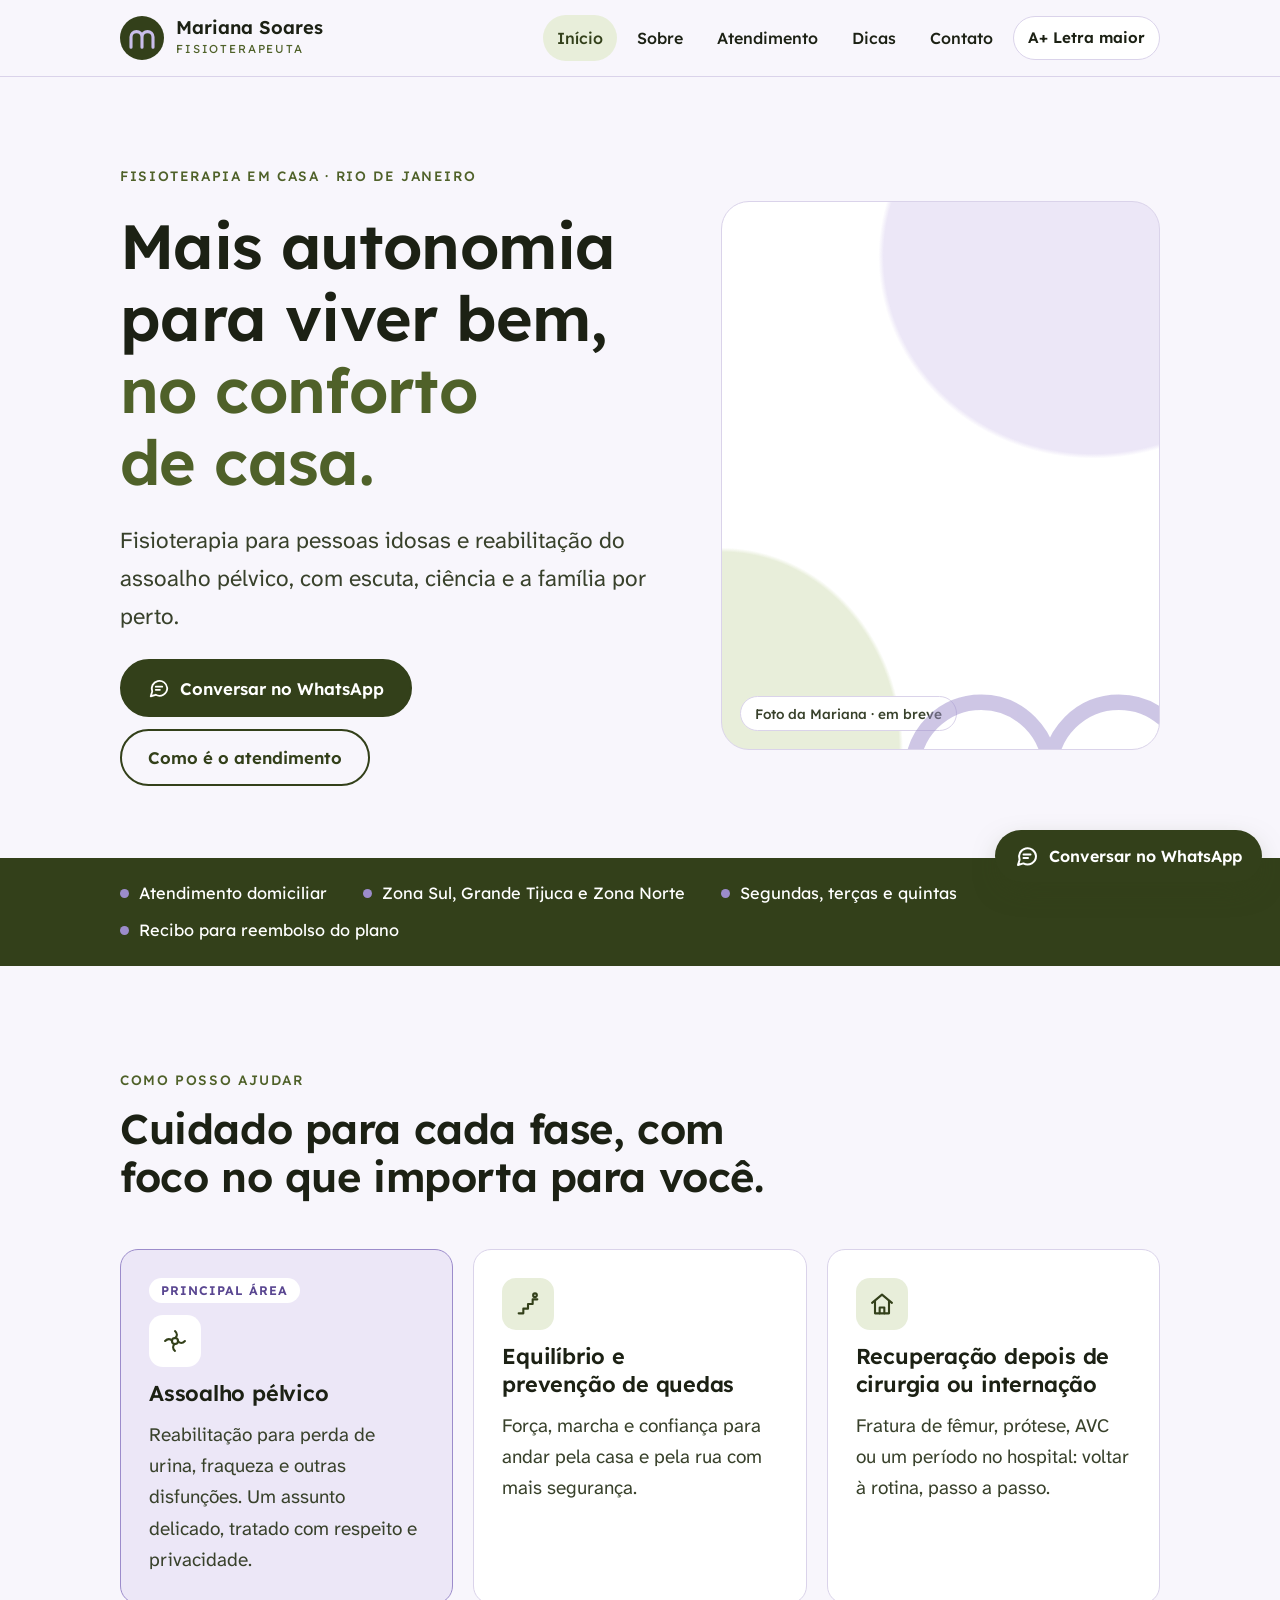
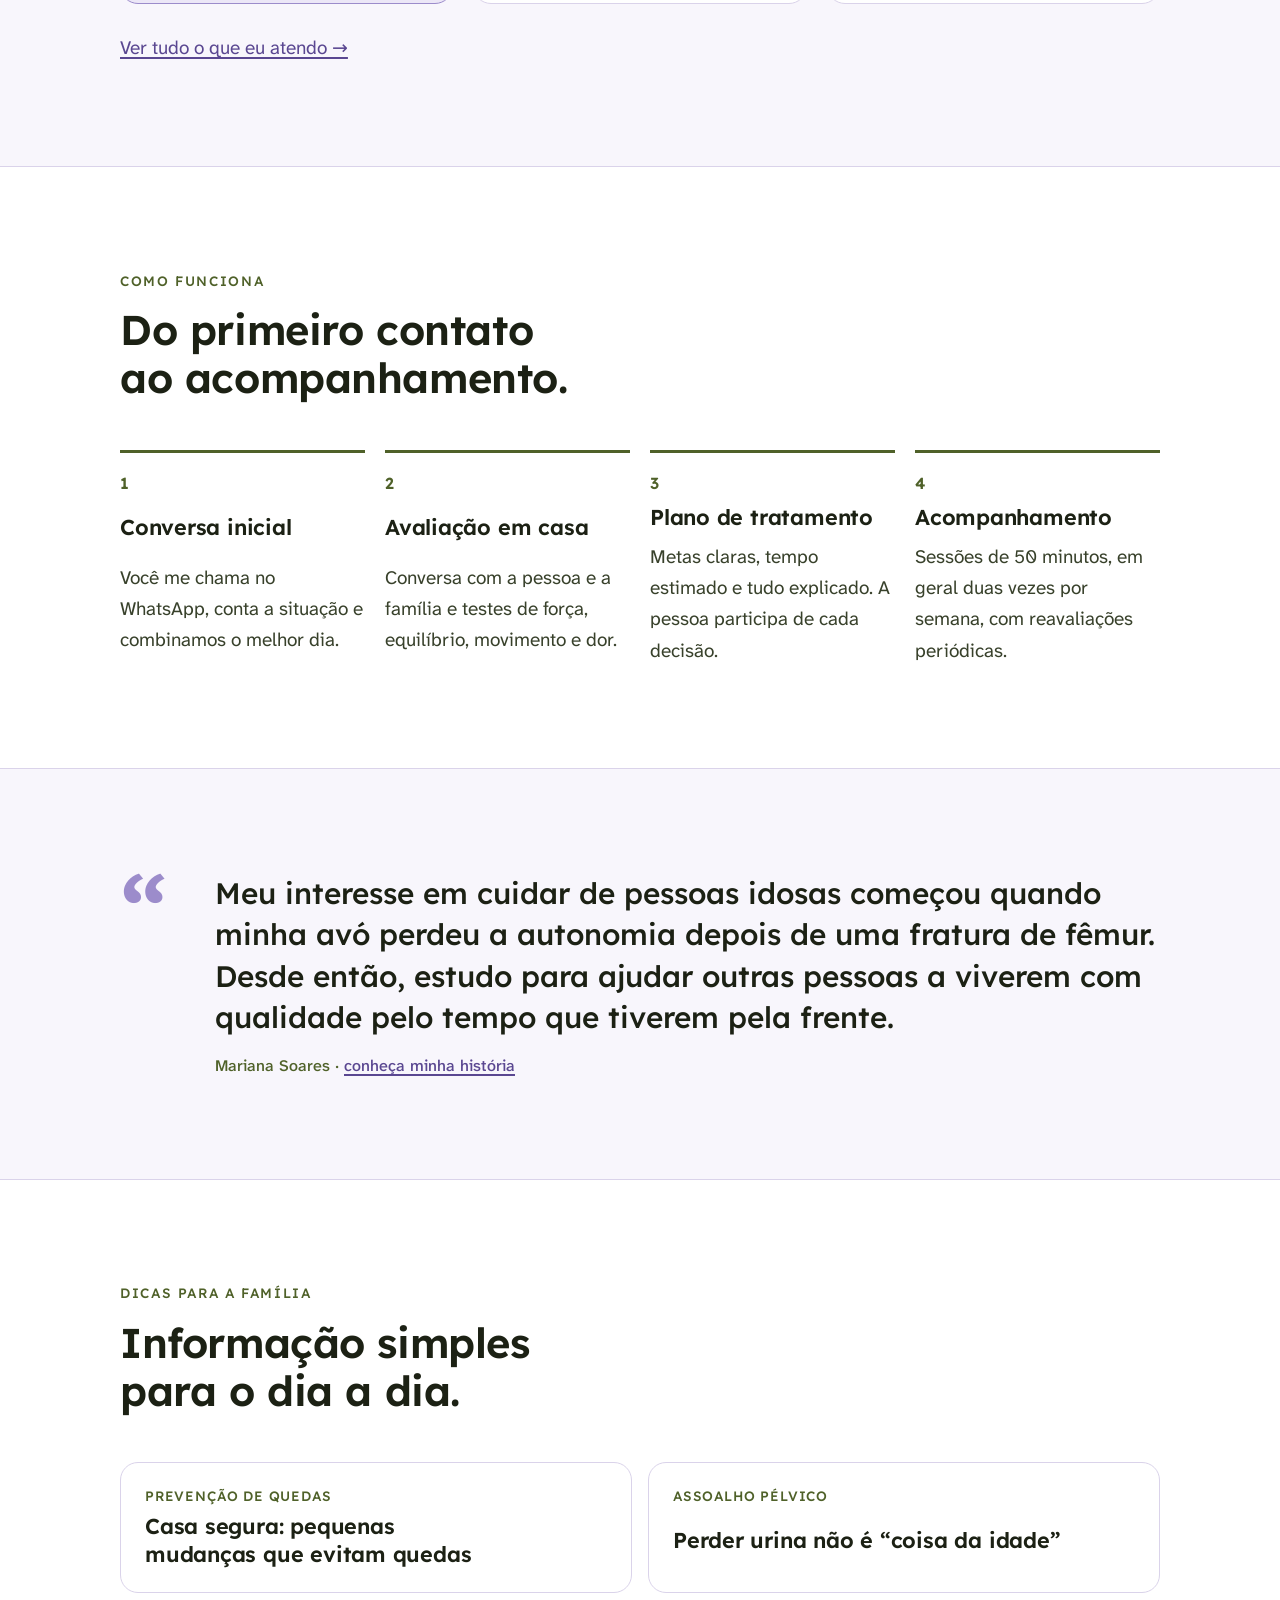
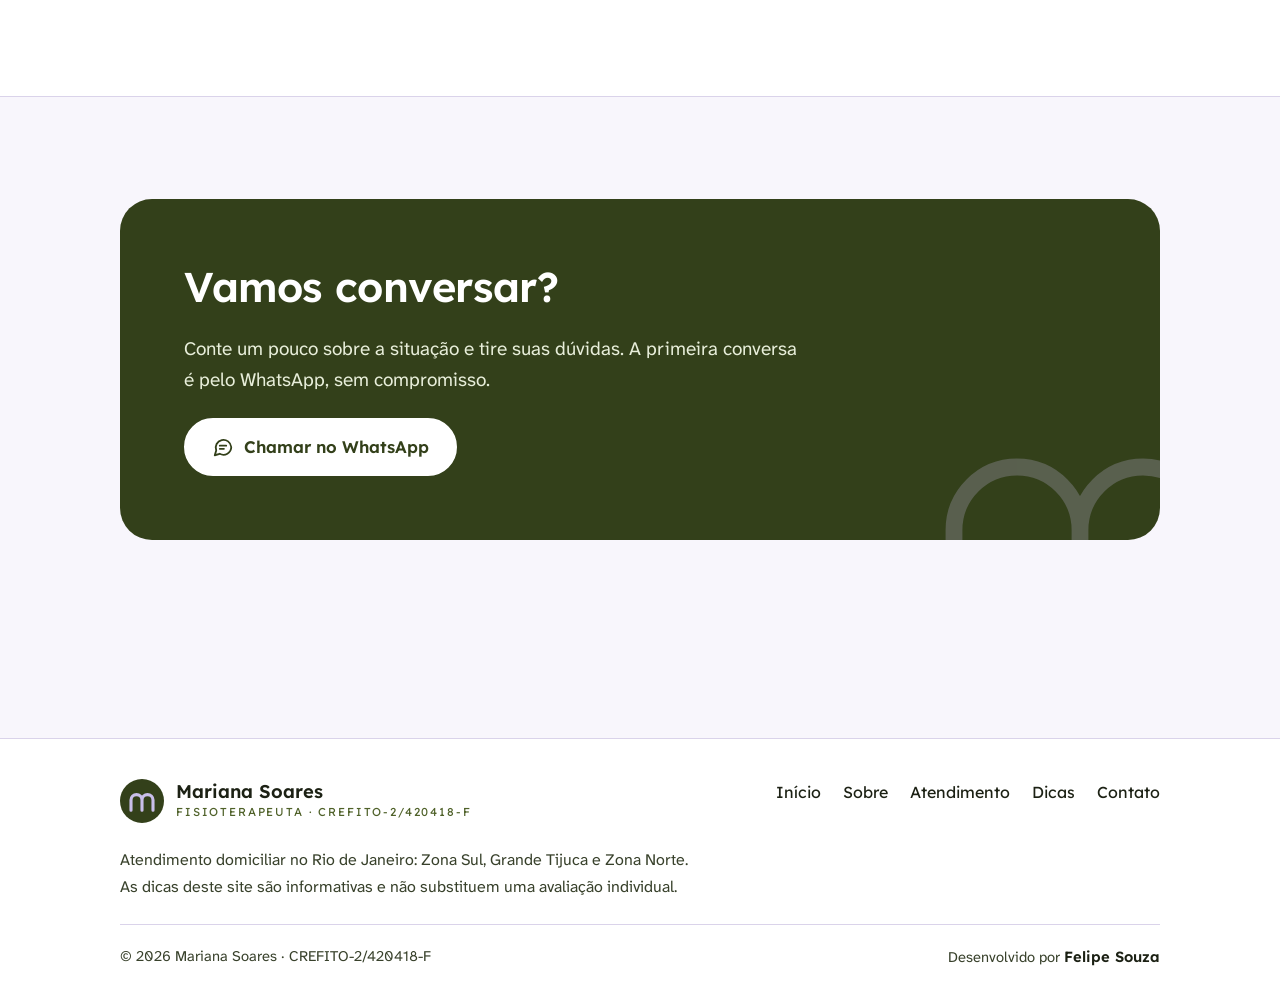
==== index.html @ 3670d125 "Add files via upload" ====
<!doctype html>
<html lang="pt-BR">
<head>
<meta charset="utf-8">
<meta name="viewport" content="width=device-width,initial-scale=1">
<title>Mariana Soares · Fisioterapeuta</title>
<meta name="description" content="Fisioterapia domiciliar para pessoas idosas e reabilitação do assoalho pélvico no Rio de Janeiro.">
<meta name="robots" content="noindex,nofollow">
<meta name="theme-color" content="#33401A">
<link rel="icon" href="favicon.svg" type="image/svg+xml">
<link rel="preconnect" href="https://fonts.googleapis.com">
<link rel="preconnect" href="https://fonts.gstatic.com" crossorigin>
<link rel="stylesheet" href="https://fonts.googleapis.com/css2?family=Atkinson+Hyperlegible+Next:wght@400;600&family=Lexend:wght@500;600&display=swap">
<link rel="stylesheet" href="style.css">
<script>try{if(localStorage.getItem("letra")==="grande")document.documentElement.classList.add("grande")}catch(e){}</script>
</head>
<body>
<a class="skip" href="#conteudo">Pular para o conteúdo</a>
<header class="top">
  <div class="wrap">
    <a class="brand" href="index.html" aria-label="Mariana Soares, Fisioterapeuta. Página inicial"><svg viewBox="0 0 48 48" aria-hidden="true"><circle cx="24" cy="24" r="24" fill="#33401A"/><path d="M12 34V23a6 6 0 0 1 12 0v11M24 23a6 6 0 0 1 12 0v11" fill="none" stroke="#C9BEEA" stroke-width="3.4" stroke-linecap="round"/></svg><div><b>Mariana Soares</b><span>Fisioterapeuta</span></div></a>
    <button class="menubtn" id="menubtn" aria-expanded="false" aria-controls="nav">Menu</button>
    <nav class="nav" id="nav" aria-label="Principal"><a href="index.html" aria-current=page>Início</a><a href="sobre.html">Sobre</a><a href="atendimento.html">Atendimento</a><a href="dicas.html">Dicas</a><a href="contato.html">Contato</a>
      <div class="tools"><button class="fontbtn" id="fontbtn" aria-pressed="false" title="Aumentar o tamanho das letras">A+ Letra maior</button></div>
    </nav>
  </div>
</header>
<main id="conteudo">

<section class="hero"><div class="wrap">
  <div class="stack">
    <span class="kicker">Fisioterapia em casa · Rio de Janeiro</span>
    <h1>Mais autonomia para viver bem, <em>no conforto de casa.</em></h1>
    <p class="lead">Fisioterapia para pessoas idosas e reabilitação do assoalho pélvico, com escuta, ciência e a família por perto.</p>
    <div class="row">
      <a class="btn" href="https://wa.me/5521988644272?text=Ol%C3%A1%2C%20Mariana%21%20Vim%20pelo%20site%20e%20gostaria%20de%20saber%20mais%20sobre%20o%20atendimento." target="_blank" rel="noopener"><svg viewBox="0 0 24 24" fill="none" stroke="currentColor" stroke-width="2" stroke-linecap="round" stroke-linejoin="round" aria-hidden="true"><path d="M21 12a8.5 8.5 0 0 1-12.6 7.4L3 21l1.6-5.2A8.5 8.5 0 1 1 21 12Z"/><path d="M8.5 10.5h7M8.5 14h4.5"/></svg> Conversar no WhatsApp</a>
      <a class="btn alt" href="atendimento.html">Como é o atendimento</a>
    </div>
  </div>
  <div class="foto " role="img" aria-label="Foto da Mariana"><svg class="arc" viewBox="0 0 200 120" aria-hidden="true"><path d="M10 120V70a45 45 0 0 1 90 0v50M100 70a45 45 0 0 1 90 0v50" fill="none" stroke="#9C8CCB" stroke-width="10" stroke-linecap="round" opacity=".55"/></svg><span class="tag">Foto da Mariana · em breve</span></div>
</div></section>

<div class="facts"><div class="wrap">
  <span>Atendimento domiciliar</span><span>Zona Sul, Grande Tijuca e Zona Norte</span><span>Segundas, terças e quintas</span><span>Recibo para reembolso do plano</span>
</div></div>

<section class="s"><div class="wrap">
  <div class="s-head"><span class="kicker">Como posso ajudar</span><h2>Cuidado para cada fase, com foco no que importa para você.</h2></div>
  <div class="cards">
    <div class="card feature"><span class="badge">Principal área</span><div class="ic"><svg viewBox="0 0 24 24" fill="none" stroke="#33401A" stroke-width="1.8" stroke-linecap="round" aria-hidden="true"><circle cx="12" cy="12" r="2.6"/><path d="M12 3.5c2.2 2 2.2 4.6 0 6M12 20.5c-2.2-2-2.2-4.6 0-6M3.5 12c2-2.2 4.6-2.2 6 0M20.5 12c-2 2.2-4.6 2.2-6 0"/></svg></div><h3>Assoalho pélvico</h3><p>Reabilitação para perda de urina, fraqueza e outras disfunções. Um assunto delicado, tratado com respeito e privacidade.</p></div>
    <div class="card"><div class="ic"><svg viewBox="0 0 24 24" fill="none" stroke="#33401A" stroke-width="1.8" stroke-linecap="round" stroke-linejoin="round" aria-hidden="true"><path d="M4 20h4v-4h4v-4h4V8h4"/><circle cx="18" cy="4.5" r="1.6"/></svg></div><h3>Equilíbrio e prevenção de quedas</h3><p>Força, marcha e confiança para andar pela casa e pela rua com mais segurança.</p></div>
    <div class="card"><div class="ic"><svg viewBox="0 0 24 24" fill="none" stroke="#33401A" stroke-width="1.8" stroke-linecap="round" stroke-linejoin="round" aria-hidden="true"><path d="M3.5 11 12 4l8.5 7"/><path d="M6 9.5V20h12V9.5"/><path d="M10 20v-5h4v5"/></svg></div><h3>Recuperação depois de cirurgia ou internação</h3><p>Fratura de fêmur, prótese, AVC ou um período no hospital: voltar à rotina, passo a passo.</p></div>
  </div>
  <p style="margin-top:28px"><a href="atendimento.html">Ver tudo o que eu atendo →</a></p>
</div></section>

<section class="s tint"><div class="wrap">
  <div class="s-head"><span class="kicker">Como funciona</span><h2>Do primeiro contato ao acompanhamento.</h2></div>
  <ol class="steps">
    <li><h3>Conversa inicial</h3><p>Você me chama no WhatsApp, conta a situação e combinamos o melhor dia.</p></li>
    <li><h3>Avaliação em casa</h3><p>Conversa com a pessoa e a família e testes de força, equilíbrio, movimento e dor.</p></li>
    <li><h3>Plano de tratamento</h3><p>Metas claras, tempo estimado e tudo explicado. A pessoa participa de cada decisão.</p></li>
    <li><h3>Acompanhamento</h3><p>Sessões de 50 minutos, em geral duas vezes por semana, com reavaliações periódicas.</p></li>
  </ol>
</div></section>

<section class="s"><div class="wrap quote">
  <span class="mark" aria-hidden="true">“</span>
  <div><blockquote>Meu interesse em cuidar de pessoas idosas começou quando minha avó perdeu a autonomia depois de uma fratura de fêmur. Desde então, estudo para ajudar outras pessoas a viverem com qualidade pelo tempo que tiverem pela frente.</blockquote>
  <cite>Mariana Soares · <a href="sobre.html">conheça minha história</a></cite></div>
</div></section>

<section class="s tint"><div class="wrap">
  <div class="s-head"><span class="kicker">Dicas para a família</span><h2>Informação simples para o dia a dia.</h2></div>
  <div class="toc">
    <a href="dicas.html#casa-segura"><small>Prevenção de quedas</small><h3>Casa segura: pequenas mudanças que evitam quedas</h3></a>
    <a href="dicas.html#continencia"><small>Assoalho pélvico</small><h3>Perder urina não é “coisa da idade”</h3></a>
  </div>
</div></section>
<section class="s"><div class="wrap"><div class="cta">
<svg class="deco" viewBox="0 0 200 120" aria-hidden="true"><path d="M10 120V70a45 45 0 0 1 90 0v50M100 70a45 45 0 0 1 90 0v50" fill="none" stroke="#C9BEEA" stroke-width="12" stroke-linecap="round"/></svg>
<h2>Vamos conversar?</h2><p>Conte um pouco sobre a situação e tire suas dúvidas. A primeira conversa é pelo WhatsApp, sem compromisso.</p>
<div class="row"><a class="btn" href="https://wa.me/5521988644272?text=Ol%C3%A1%2C%20Mariana%21%20Vim%20pelo%20site%20e%20gostaria%20de%20saber%20mais%20sobre%20o%20atendimento." target="_blank" rel="noopener"><svg viewBox="0 0 24 24" fill="none" stroke="currentColor" stroke-width="2" stroke-linecap="round" stroke-linejoin="round" aria-hidden="true"><path d="M21 12a8.5 8.5 0 0 1-12.6 7.4L3 21l1.6-5.2A8.5 8.5 0 1 1 21 12Z"/><path d="M8.5 10.5h7M8.5 14h4.5"/></svg> Chamar no WhatsApp</a></div>
</div></div></section>

</main>
<footer class="foot">
  <div class="wrap">
    <div class="foot-top">
      <a class="brand" href="index.html"><svg viewBox="0 0 48 48" aria-hidden="true"><circle cx="24" cy="24" r="24" fill="#33401A"/><path d="M12 34V23a6 6 0 0 1 12 0v11M24 23a6 6 0 0 1 12 0v11" fill="none" stroke="#C9BEEA" stroke-width="3.4" stroke-linecap="round"/></svg><div><b>Mariana Soares</b><span>Fisioterapeuta · CREFITO-2/420418-F</span></div></a>
      <nav aria-label="Rodapé"><a href="index.html">Início</a><a href="sobre.html">Sobre</a><a href="atendimento.html">Atendimento</a><a href="dicas.html">Dicas</a><a href="contato.html">Contato</a></nav>
    </div>
    <p>Atendimento domiciliar no Rio de Janeiro: Zona Sul, Grande Tijuca e Zona Norte.<br>As dicas deste site são informativas e não substituem uma avaliação individual.</p>
    <div class="foot-bottom"><span>© 2026 Mariana Soares · CREFITO-2/420418-F</span><span class="credit">Desenvolvido por <b>Felipe Souza</b></span></div>
  </div>
</footer>
<a class="wa" href="https://wa.me/5521988644272?text=Ol%C3%A1%2C%20Mariana%21%20Vim%20pelo%20site%20e%20gostaria%20de%20saber%20mais%20sobre%20o%20atendimento." target="_blank" rel="noopener"><svg viewBox="0 0 24 24" fill="none" stroke="currentColor" stroke-width="2" stroke-linecap="round" stroke-linejoin="round" aria-hidden="true"><path d="M21 12a8.5 8.5 0 0 1-12.6 7.4L3 21l1.6-5.2A8.5 8.5 0 1 1 21 12Z"/><path d="M8.5 10.5h7M8.5 14h4.5"/></svg><span>Conversar no WhatsApp</span></a>
<script>
(function(){
  var b=document.getElementById("menubtn"),n=document.getElementById("nav");
  b.addEventListener("click",function(){var o=n.classList.toggle("open");b.setAttribute("aria-expanded",o)});
  var f=document.getElementById("fontbtn"),r=document.documentElement;
  function sync(){var g=r.classList.contains("grande");f.setAttribute("aria-pressed",g);f.textContent=g?"A– Letra normal":"A+ Letra maior"}
  f.addEventListener("click",function(){r.classList.toggle("grande");try{localStorage.setItem("letra",r.classList.contains("grande")?"grande":"normal")}catch(e){}sync()});
  sync();
})();
</script>
</body>
</html>
---- style.css ----
/* Mariana Soares · Fisioterapia
   Identidade: oliva + lavanda, sem cinzas. Tipografia pensada para leitura de pessoas idosas:
   Lexend (títulos) e Atkinson Hyperlegible (texto), ambas criadas para legibilidade. */
:root{
  --bg:#F8F6FC;          /* branco lavanda */
  --surface:#FFFFFF;
  --ink:#1C2114;         /* quase preto, puxado para oliva */
  --ink-2:#38412B;       /* texto secundário: oliva escuro, contraste alto */
  --olive:#4F6129;
  --olive-deep:#33401A;
  --olive-soft:#E8EEDA;
  --lav:#5A4791;         /* links e detalhes */
  --lav-mid:#9C8CCB;
  --lav-soft:#ECE7F7;
  --line:#DAD3EA;
  --head:"Lexend", "Atkinson Hyperlegible Next", system-ui, sans-serif;
  --body:"Atkinson Hyperlegible Next", "Atkinson Hyperlegible", system-ui, -apple-system, "Segoe UI", sans-serif;
  --r:18px;
  --fs:1.1875rem;        /* 19px */
}
html.grande{--fs:1.375rem}
*{box-sizing:border-box}
html{scroll-behavior:smooth}
body{margin:0;background:var(--bg);color:var(--ink);font:400 var(--fs)/1.65 var(--body);-webkit-font-smoothing:antialiased}
img{max-width:100%;display:block}
a{color:var(--lav);text-underline-offset:3px;text-decoration-thickness:2px}
a:hover{color:var(--olive-deep)}
:focus-visible{outline:3px solid var(--lav);outline-offset:3px;border-radius:6px}
.skip{position:absolute;left:-999px;top:8px;background:var(--olive-deep);color:#fff;padding:10px 16px;border-radius:10px;z-index:50}
.skip:focus{left:12px}
.wrap{max-width:1120px;margin:0 auto;padding-inline:clamp(18px,4vw,40px)}
h1,h2,h3{font-family:var(--head);font-weight:600;line-height:1.15;margin:0;text-wrap:balance;letter-spacing:-.01em;color:var(--ink)}
h1{font-size:clamp(2.3rem,5.6vw,3.9rem)}
h2{font-size:clamp(1.8rem,3.6vw,2.6rem)}
h3{font-size:1.35rem;line-height:1.3}
p{margin:0}
.lead{font-size:1.2em;color:var(--ink-2);max-width:38ch}
.kicker{font-family:var(--head);font-weight:500;font-size:.85rem;letter-spacing:.12em;text-transform:uppercase;color:var(--olive)}
.stack{display:grid;gap:18px}
.prose{display:grid;gap:1em;max-width:64ch}
.prose ul{margin:0;padding-left:1.2em;display:grid;gap:.35em}

/* header */
.top{position:sticky;top:0;z-index:20;background:color-mix(in srgb,var(--bg) 92%,transparent);backdrop-filter:blur(10px);border-bottom:1px solid var(--line)}
.top .wrap{display:flex;align-items:center;gap:20px;min-height:76px}
.brand{display:flex;align-items:center;gap:12px;text-decoration:none;color:var(--ink);flex:none}
.brand svg{width:44px;height:44px;flex:none}
.brand b{display:block;font-family:var(--head);font-weight:600;font-size:1.15rem;line-height:1.1}
.brand span{display:block;font-family:var(--head);font-size:.72rem;letter-spacing:.16em;text-transform:uppercase;color:var(--olive)}
.nav{display:flex;align-items:center;gap:6px;margin-left:auto}
.nav a{font-family:var(--head);font-weight:500;font-size:1rem;color:var(--ink);text-decoration:none;padding:10px 14px;border-radius:999px}
.nav a:hover{background:var(--lav-soft)}
.nav a[aria-current=page]{background:var(--olive-soft);color:var(--olive-deep)}
.tools{display:flex;align-items:center;gap:8px}
.fontbtn{font:600 .95rem var(--head);background:var(--surface);color:var(--ink);border:1.5px solid var(--line);border-radius:999px;padding:8px 14px;cursor:pointer;min-height:44px}
.fontbtn[aria-pressed=true]{background:var(--lav-soft);border-color:var(--lav-mid)}
.menubtn{display:none;font:600 1rem var(--head);background:var(--olive-deep);color:#fff;border:0;border-radius:999px;padding:10px 18px;min-height:46px;cursor:pointer}
@media (max-width:980px){
  .menubtn{display:inline-flex;margin-left:auto}
  .nav{display:none;position:absolute;left:0;right:0;top:100%;background:var(--surface);border-bottom:1px solid var(--line);flex-direction:column;align-items:stretch;padding:12px clamp(18px,4vw,40px) 20px;gap:4px}
  .nav.open{display:flex}
  .nav a{font-size:1.15rem;padding:14px 16px}
  .tools{padding-top:8px}
}

/* buttons */
.btn{display:inline-flex;align-items:center;gap:10px;font:600 1.05rem var(--head);text-decoration:none;border-radius:999px;padding:16px 26px;min-height:56px;border:2px solid var(--olive-deep);background:var(--olive-deep);color:#fff;transition:transform .15s, background .15s}
.btn:hover{background:var(--olive);border-color:var(--olive);color:#fff;transform:translateY(-1px)}
.btn.alt{background:transparent;color:var(--olive-deep)}
.btn.alt:hover{background:var(--olive-soft);color:var(--olive-deep)}
.btn svg{width:22px;height:22px;flex:none}
.row{display:flex;flex-wrap:wrap;gap:12px;align-items:center}

/* hero */
.hero{padding-block:clamp(40px,7vw,88px) clamp(40px,6vw,72px)}
.hero .wrap{display:grid;grid-template-columns:1.1fr .9fr;gap:clamp(28px,5vw,64px);align-items:center}
.hero h1 em{font-style:normal;color:var(--olive)}
.hero .stack{gap:24px}
@media (max-width:860px){.hero .wrap{grid-template-columns:1fr}}

/* photo frames (placeholders até as fotos chegarem) */
.foto{position:relative;border-radius:28px;overflow:hidden;background:
  radial-gradient(120% 90% at 85% 10%,var(--lav-soft) 0 40%,transparent 41%),
  radial-gradient(90% 80% at 0% 100%,var(--olive-soft) 0 45%,transparent 46%),
  var(--surface);border:1px solid var(--line);aspect-ratio:4/5;display:grid;place-items:end start;max-width:100%}
.foto.wide{aspect-ratio:16/10}
.foto img{position:absolute;inset:0;width:100%;height:100%;object-fit:cover}
.foto .tag{margin:18px;font:500 .85rem var(--head);background:var(--surface);color:var(--ink-2);padding:8px 14px;border-radius:999px;border:1px solid var(--line)}
.arc{position:absolute;inset:auto -10% -18% auto;width:70%;opacity:.9}

/* facts strip */
.facts{background:var(--olive-deep);color:#fff}
.facts .wrap{display:flex;flex-wrap:wrap;gap:10px 36px;padding-block:22px;font-family:var(--head);font-size:1.02rem}
.facts span{display:flex;align-items:center;gap:10px}
.facts span::before{content:"";width:9px;height:9px;border-radius:50%;background:var(--lav-mid);flex:none}

/* sections */
section.s{padding-block:clamp(56px,8vw,104px)}
section.s.tint{background:var(--surface);border-block:1px solid var(--line)}
.s-head{display:grid;gap:14px;margin-bottom:clamp(28px,4vw,48px);max-width:60ch}
.s-head p{color:var(--ink-2)}

.cards{display:grid;grid-template-columns:repeat(3,minmax(0,1fr));gap:20px}
@media (max-width:900px){.cards{grid-template-columns:1fr}}
.card{background:var(--surface);border:1px solid var(--line);border-radius:var(--r);padding:28px;display:grid;gap:12px;align-content:start}
.card.feature{background:var(--lav-soft);border-color:var(--lav-mid)}
.card .ic{width:52px;height:52px;border-radius:14px;background:var(--olive-soft);display:grid;place-items:center}
.card.feature .ic{background:var(--surface)}
.card .ic svg{width:28px;height:28px}
.card p{color:var(--ink-2)}
.badge{justify-self:start;font:600 .78rem var(--head);letter-spacing:.08em;text-transform:uppercase;color:var(--lav);background:var(--surface);border-radius:999px;padding:5px 12px}

/* steps: a sequência real do atendimento */
.steps{display:grid;grid-template-columns:repeat(4,minmax(0,1fr));gap:20px;counter-reset:st;list-style:none;margin:0;padding:0}
@media (max-width:900px){.steps{grid-template-columns:1fr 1fr}}
@media (max-width:560px){.steps{grid-template-columns:1fr}}
.steps li{counter-increment:st;display:grid;gap:10px;padding-top:20px;border-top:3px solid var(--olive)}
.steps li::before{content:counter(st);font:600 1rem var(--head);color:var(--olive)}
.steps p{color:var(--ink-2)}

.quote{display:grid;grid-template-columns:auto 1fr;gap:clamp(20px,4vw,48px);align-items:start}
.quote blockquote{margin:0;font-family:var(--head);font-weight:500;font-size:clamp(1.35rem,2.6vw,1.85rem);line-height:1.4;color:var(--ink)}
.quote cite{display:block;margin-top:18px;font:500 1rem var(--body);font-style:normal;color:var(--olive)}
.quote .mark{font:600 6rem/0.8 var(--head);color:var(--lav-mid)}
@media (max-width:640px){.quote{grid-template-columns:1fr}.quote .mark{font-size:4rem}}

.split{display:grid;grid-template-columns:1fr 1fr;gap:clamp(28px,5vw,64px);align-items:start}
@media (max-width:860px){.split{grid-template-columns:1fr}}

.chips{display:flex;flex-wrap:wrap;gap:10px;list-style:none;margin:0;padding:0}
.chips li{background:var(--surface);border:1px solid var(--line);border-radius:999px;padding:8px 16px;font-size:1rem}
.chips.olive li{background:var(--olive-soft);border-color:transparent;color:var(--olive-deep);font-family:var(--head);font-weight:500}

.groups{display:grid;grid-template-columns:repeat(2,minmax(0,1fr));gap:20px}
@media (max-width:760px){.groups{grid-template-columns:1fr}}
.group{background:var(--surface);border:1px solid var(--line);border-radius:var(--r);padding:26px;display:grid;gap:12px}
.group ul{margin:0;padding-left:1.1em;display:grid;gap:6px;color:var(--ink-2)}
.group.feature{grid-column:1/-1;background:var(--lav-soft);border-color:var(--lav-mid)}

.timeline{list-style:none;margin:0;padding:0;display:grid;gap:0}
.timeline li{display:grid;grid-template-columns:110px 1fr;gap:20px;padding:18px 0;border-bottom:1px solid var(--line)}
.timeline b{font-family:var(--head);color:var(--olive)}
@media (max-width:560px){.timeline li{grid-template-columns:1fr;gap:4px}}

details.faq{background:var(--surface);border:1px solid var(--line);border-radius:var(--r);padding:0 24px}
details.faq+details.faq{margin-top:12px}
details.faq summary{cursor:pointer;list-style:none;font:600 1.12rem var(--head);padding:22px 0;display:flex;justify-content:space-between;gap:16px}
details.faq summary::-webkit-details-marker{display:none}
details.faq summary::after{content:"+";font-size:1.6rem;line-height:1;color:var(--olive)}
details.faq[open] summary::after{content:"–"}
details.faq .prose{padding-bottom:22px;color:var(--ink-2)}

/* artigos */
.toc{display:grid;grid-template-columns:repeat(2,minmax(0,1fr));gap:16px}
@media (max-width:760px){.toc{grid-template-columns:1fr}}
.toc a{display:grid;gap:8px;text-decoration:none;color:var(--ink);background:var(--surface);border:1px solid var(--line);border-radius:var(--r);padding:24px}
.toc a:hover{border-color:var(--lav-mid);background:var(--lav-soft)}
.toc small{font:500 .85rem var(--head);color:var(--olive);letter-spacing:.06em;text-transform:uppercase}
article.post{padding-block:clamp(40px,6vw,72px);border-top:1px solid var(--line);scroll-margin-top:90px}
article.post .prose h3{margin-top:.6em}
.note{background:var(--lav-soft);border-radius:var(--r);padding:20px 24px;color:var(--ink);font-size:1rem}

/* contato */
.contact{display:grid;gap:16px}
.contact a.big{display:flex;gap:16px;align-items:center;text-decoration:none;color:var(--ink);background:var(--surface);border:1px solid var(--line);border-radius:var(--r);padding:22px 24px}
.contact a.big:hover{border-color:var(--olive);background:var(--olive-soft)}
.contact a.big svg{width:30px;height:30px;flex:none;color:var(--olive-deep)}
.contact a.big b{display:block;font-family:var(--head);font-size:1.15rem}
.contact a.big span{color:var(--ink-2);font-size:1rem;overflow-wrap:anywhere}

.cta{background:var(--olive-deep);color:#fff;border-radius:32px;padding:clamp(32px,6vw,64px);display:grid;gap:22px;position:relative;overflow:hidden}
.cta h2{color:#fff}
.cta p{color:#E8EEDA;max-width:52ch}
.cta .btn{background:#fff;color:var(--olive-deep);border-color:#fff}
.cta .btn:hover{background:var(--lav-soft);border-color:var(--lav-soft)}
.cta svg.deco{position:absolute;right:-60px;bottom:-60px;width:280px;opacity:.25}

/* footer */
footer.foot{margin-top:clamp(56px,8vw,96px);background:var(--surface);border-top:1px solid var(--line);padding-block:40px 28px;font-size:1rem;color:var(--ink-2)}
footer.foot .wrap{display:grid;gap:24px}
.foot-top{display:flex;flex-wrap:wrap;gap:20px 40px;justify-content:space-between;align-items:flex-start}
.foot nav{display:flex;flex-wrap:wrap;gap:6px 22px}
.foot nav a{color:var(--ink);text-decoration:none;font-family:var(--head)}
.foot nav a:hover{text-decoration:underline}
.foot-bottom{display:flex;flex-wrap:wrap;gap:8px 24px;justify-content:space-between;border-top:1px solid var(--line);padding-top:20px;font-size:.92rem}
.credit b{font-family:var(--head);font-weight:600;color:var(--ink)}

/* whatsapp flutuante */
.wa{position:fixed;right:18px;bottom:18px;z-index:30;display:flex;align-items:center;gap:10px;background:var(--olive-deep);color:#fff;text-decoration:none;font:600 1rem var(--head);padding:14px 20px;border-radius:999px;box-shadow:0 10px 30px -10px rgba(51,64,26,.55)}
.wa:hover{background:var(--olive);color:#fff}
.wa svg{width:24px;height:24px}
@media (max-width:560px){.wa span{display:none}.wa{padding:16px}}

@media (prefers-reduced-motion:reduce){*{transition:none!important;scroll-behavior:auto!important}}
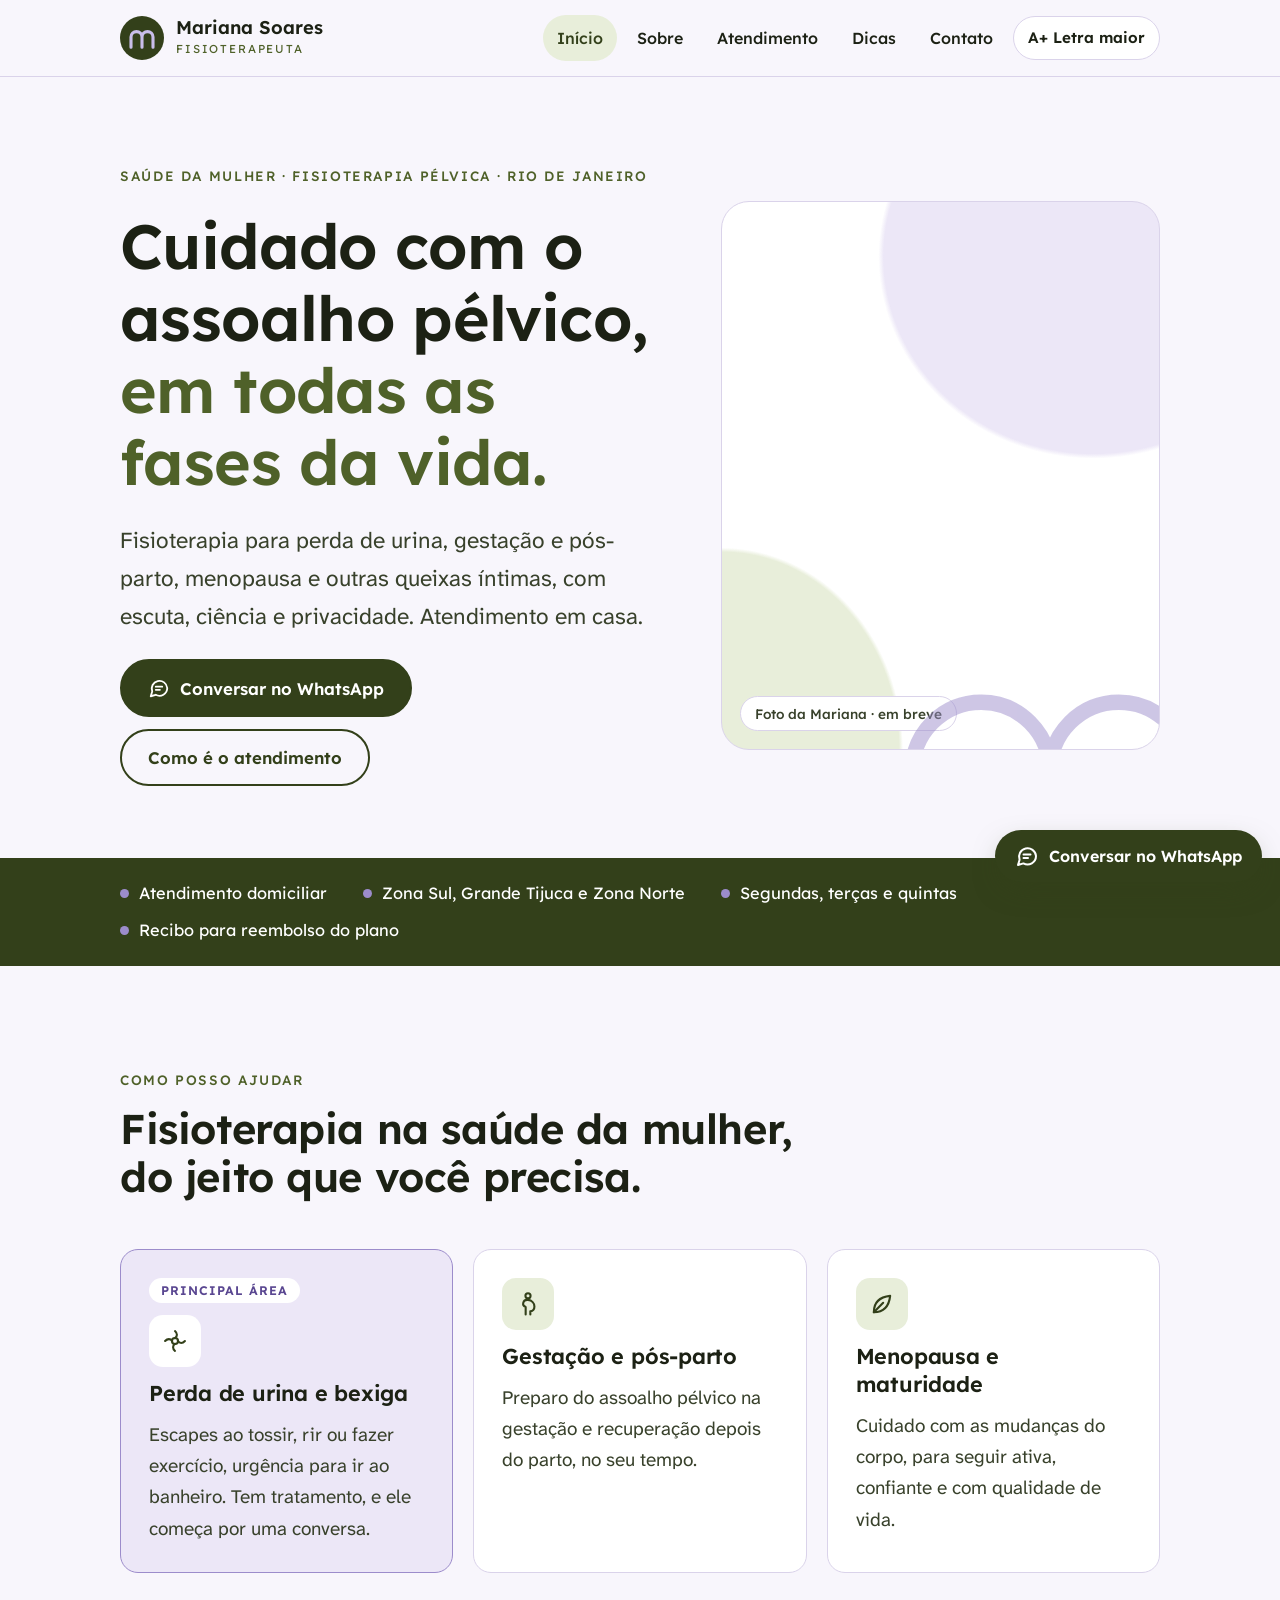
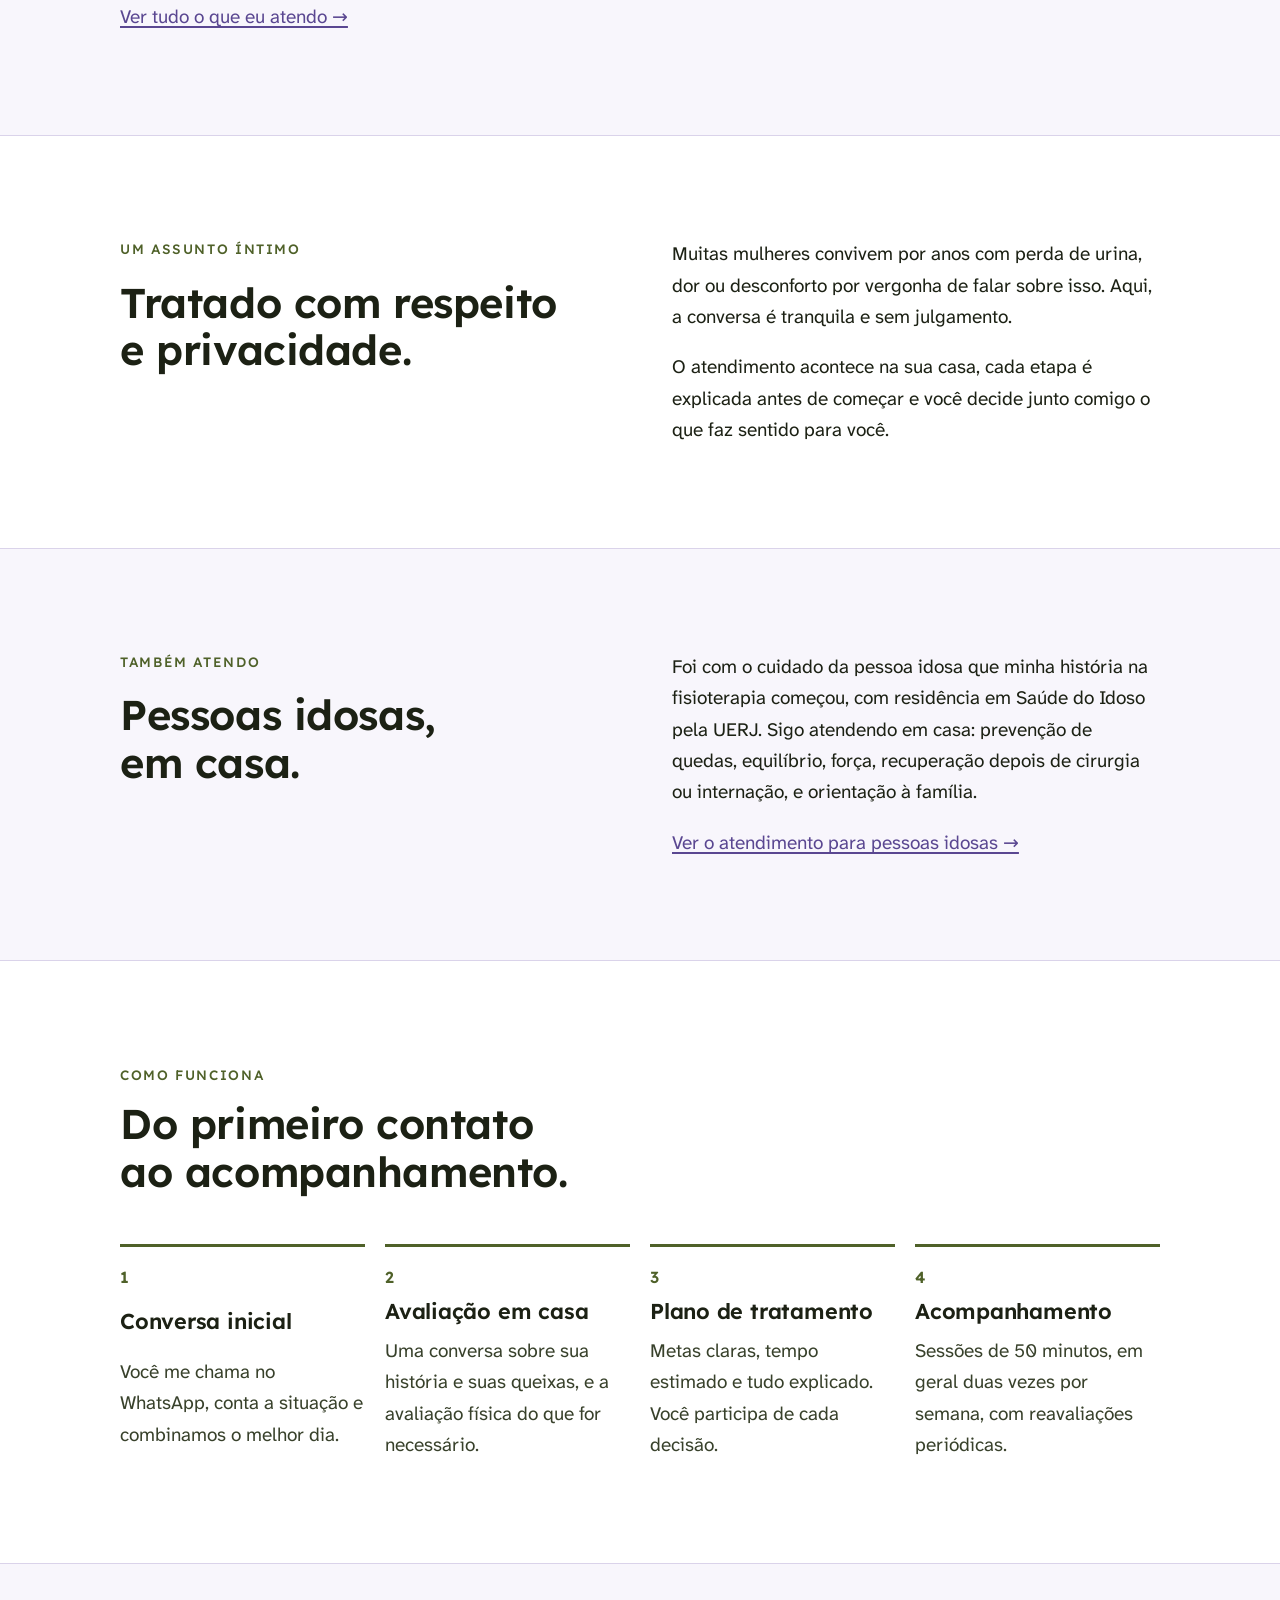
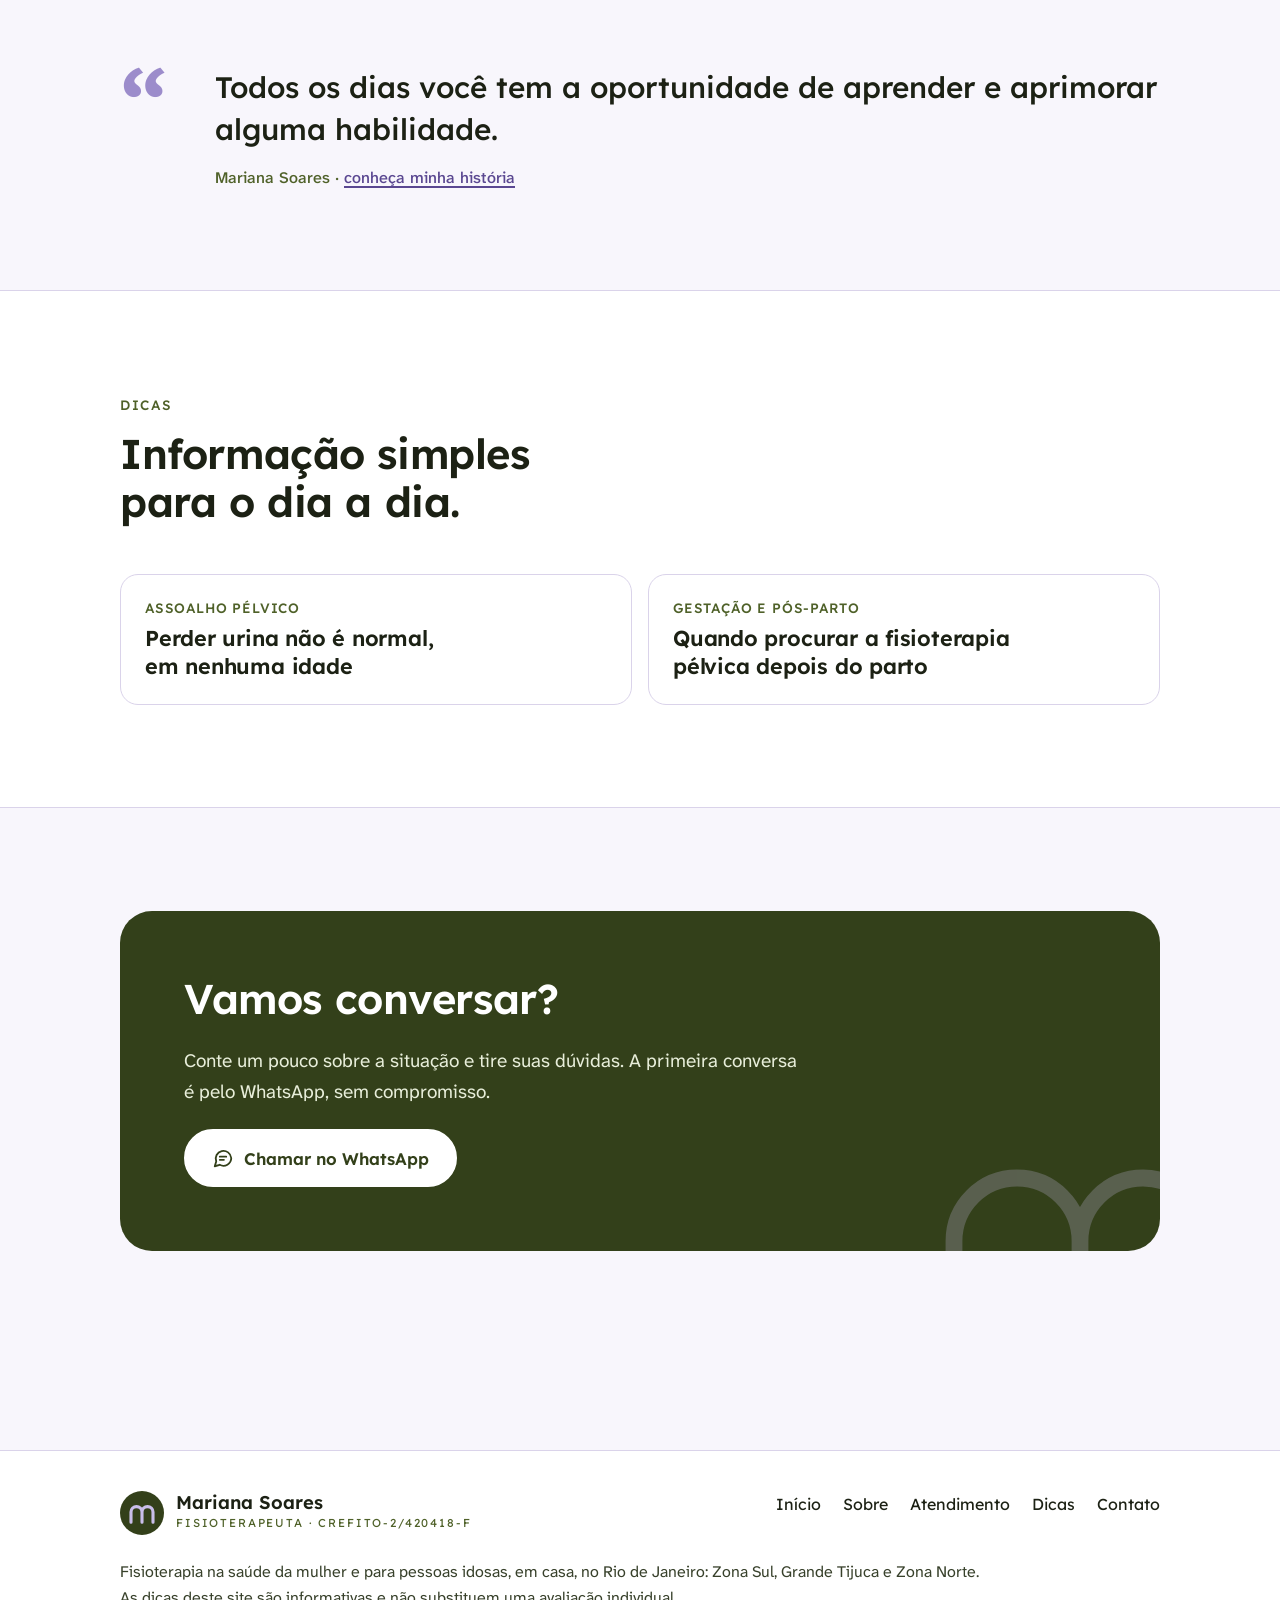
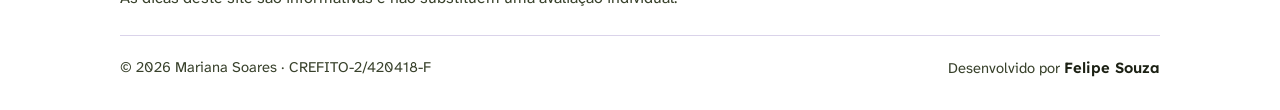
==== commit 1e996976: "Add files via upload" ====
--- a/index.html
+++ b/index.html
@@ -4,7 +4,7 @@
 <meta charset="utf-8">
 <meta name="viewport" content="width=device-width,initial-scale=1">
 <title>Mariana Soares · Fisioterapeuta</title>
-<meta name="description" content="Fisioterapia domiciliar para pessoas idosas e reabilitação do assoalho pélvico no Rio de Janeiro.">
+<meta name="description" content="Fisioterapia na saúde da mulher e no assoalho pélvico, com atendimento em casa no Rio de Janeiro. Também atende pessoas idosas.">
 <meta name="robots" content="noindex,nofollow">
 <meta name="theme-color" content="#33401A">
 <link rel="icon" href="favicon.svg" type="image/svg+xml">
@@ -29,9 +29,9 @@
 
 <section class="hero"><div class="wrap">
   <div class="stack">
-    <span class="kicker">Fisioterapia em casa · Rio de Janeiro</span>
-    <h1>Mais autonomia para viver bem, <em>no conforto de casa.</em></h1>
-    <p class="lead">Fisioterapia para pessoas idosas e reabilitação do assoalho pélvico, com escuta, ciência e a família por perto.</p>
+    <span class="kicker">Saúde da mulher · Fisioterapia pélvica · Rio de Janeiro</span>
+    <h1>Cuidado com o assoalho pélvico, <em>em todas as fases da vida.</em></h1>
+    <p class="lead">Fisioterapia para perda de urina, gestação e pós-parto, menopausa e outras queixas íntimas, com escuta, ciência e privacidade. Atendimento em casa.</p>
     <div class="row">
       <a class="btn" href="https://wa.me/5521988644272?text=Ol%C3%A1%2C%20Mariana%21%20Vim%20pelo%20site%20e%20gostaria%20de%20saber%20mais%20sobre%20o%20atendimento." target="_blank" rel="noopener"><svg viewBox="0 0 24 24" fill="none" stroke="currentColor" stroke-width="2" stroke-linecap="round" stroke-linejoin="round" aria-hidden="true"><path d="M21 12a8.5 8.5 0 0 1-12.6 7.4L3 21l1.6-5.2A8.5 8.5 0 1 1 21 12Z"/><path d="M8.5 10.5h7M8.5 14h4.5"/></svg> Conversar no WhatsApp</a>
       <a class="btn alt" href="atendimento.html">Como é o atendimento</a>
@@ -45,36 +45,52 @@
 </div></div>
 
 <section class="s"><div class="wrap">
-  <div class="s-head"><span class="kicker">Como posso ajudar</span><h2>Cuidado para cada fase, com foco no que importa para você.</h2></div>
+  <div class="s-head"><span class="kicker">Como posso ajudar</span><h2>Fisioterapia na saúde da mulher, do jeito que você precisa.</h2></div>
   <div class="cards">
-    <div class="card feature"><span class="badge">Principal área</span><div class="ic"><svg viewBox="0 0 24 24" fill="none" stroke="#33401A" stroke-width="1.8" stroke-linecap="round" aria-hidden="true"><circle cx="12" cy="12" r="2.6"/><path d="M12 3.5c2.2 2 2.2 4.6 0 6M12 20.5c-2.2-2-2.2-4.6 0-6M3.5 12c2-2.2 4.6-2.2 6 0M20.5 12c-2 2.2-4.6 2.2-6 0"/></svg></div><h3>Assoalho pélvico</h3><p>Reabilitação para perda de urina, fraqueza e outras disfunções. Um assunto delicado, tratado com respeito e privacidade.</p></div>
-    <div class="card"><div class="ic"><svg viewBox="0 0 24 24" fill="none" stroke="#33401A" stroke-width="1.8" stroke-linecap="round" stroke-linejoin="round" aria-hidden="true"><path d="M4 20h4v-4h4v-4h4V8h4"/><circle cx="18" cy="4.5" r="1.6"/></svg></div><h3>Equilíbrio e prevenção de quedas</h3><p>Força, marcha e confiança para andar pela casa e pela rua com mais segurança.</p></div>
-    <div class="card"><div class="ic"><svg viewBox="0 0 24 24" fill="none" stroke="#33401A" stroke-width="1.8" stroke-linecap="round" stroke-linejoin="round" aria-hidden="true"><path d="M3.5 11 12 4l8.5 7"/><path d="M6 9.5V20h12V9.5"/><path d="M10 20v-5h4v5"/></svg></div><h3>Recuperação depois de cirurgia ou internação</h3><p>Fratura de fêmur, prótese, AVC ou um período no hospital: voltar à rotina, passo a passo.</p></div>
+    <div class="card feature"><span class="badge">Principal área</span><div class="ic"><svg viewBox="0 0 24 24" fill="none" stroke="#33401A" stroke-width="1.8" stroke-linecap="round" aria-hidden="true"><circle cx="12" cy="12" r="2.6"/><path d="M12 3.5c2.2 2 2.2 4.6 0 6M12 20.5c-2.2-2-2.2-4.6 0-6M3.5 12c2-2.2 4.6-2.2 6 0M20.5 12c-2 2.2-4.6 2.2-6 0"/></svg></div><h3>Perda de urina e bexiga</h3><p>Escapes ao tossir, rir ou fazer exercício, urgência para ir ao banheiro. Tem tratamento, e ele começa por uma conversa.</p></div>
+    <div class="card"><div class="ic"><svg viewBox="0 0 24 24" fill="none" stroke="#33401A" stroke-width="1.8" stroke-linecap="round" stroke-linejoin="round" aria-hidden="true"><circle cx="12" cy="5" r="2.2"/><path d="M10 21v-6.5c-1.6-.6-2.5-2.2-2-3.8.5-1.7 2.3-2.4 4-2.2 3.3.4 5.5 2.8 5.5 5.6 0 2.4-1.7 3.9-3.5 4.2V21"/></svg></div><h3>Gestação e pós-parto</h3><p>Preparo do assoalho pélvico na gestação e recuperação depois do parto, no seu tempo.</p></div>
+    <div class="card"><div class="ic"><svg viewBox="0 0 24 24" fill="none" stroke="#33401A" stroke-width="1.8" stroke-linecap="round" stroke-linejoin="round" aria-hidden="true"><path d="M5 19c0-8 5-13 14-14-1 9-6 14-14 14Z"/><path d="M5 19 13 11"/></svg></div><h3>Menopausa e maturidade</h3><p>Cuidado com as mudanças do corpo, para seguir ativa, confiante e com qualidade de vida.</p></div>
   </div>
   <p style="margin-top:28px"><a href="atendimento.html">Ver tudo o que eu atendo →</a></p>
+</div></section>
+
+<section class="s tint"><div class="wrap split">
+  <div class="stack"><span class="kicker">Um assunto íntimo</span><h2>Tratado com respeito e privacidade.</h2></div>
+  <div class="prose">
+    <p>Muitas mulheres convivem por anos com perda de urina, dor ou desconforto por vergonha de falar sobre isso. Aqui, a conversa é tranquila e sem julgamento.</p>
+    <p>O atendimento acontece na sua casa, cada etapa é explicada antes de começar e você decide junto comigo o que faz sentido para você.</p>
+  </div>
+</div></section>
+
+<section class="s"><div class="wrap split" id="idosos">
+  <div class="stack"><span class="kicker">Também atendo</span><h2>Pessoas idosas, em casa.</h2></div>
+  <div class="prose">
+    <p>Foi com o cuidado da pessoa idosa que minha história na fisioterapia começou, com residência em Saúde do Idoso pela UERJ. Sigo atendendo em casa: prevenção de quedas, equilíbrio, força, recuperação depois de cirurgia ou internação, e orientação à família.</p>
+    <p><a href="atendimento.html#idosos">Ver o atendimento para pessoas idosas →</a></p>
+  </div>
 </div></section>
 
 <section class="s tint"><div class="wrap">
   <div class="s-head"><span class="kicker">Como funciona</span><h2>Do primeiro contato ao acompanhamento.</h2></div>
   <ol class="steps">
     <li><h3>Conversa inicial</h3><p>Você me chama no WhatsApp, conta a situação e combinamos o melhor dia.</p></li>
-    <li><h3>Avaliação em casa</h3><p>Conversa com a pessoa e a família e testes de força, equilíbrio, movimento e dor.</p></li>
-    <li><h3>Plano de tratamento</h3><p>Metas claras, tempo estimado e tudo explicado. A pessoa participa de cada decisão.</p></li>
+    <li><h3>Avaliação em casa</h3><p>Uma conversa sobre sua história e suas queixas, e a avaliação física do que for necessário.</p></li>
+    <li><h3>Plano de tratamento</h3><p>Metas claras, tempo estimado e tudo explicado. Você participa de cada decisão.</p></li>
     <li><h3>Acompanhamento</h3><p>Sessões de 50 minutos, em geral duas vezes por semana, com reavaliações periódicas.</p></li>
   </ol>
 </div></section>
 
 <section class="s"><div class="wrap quote">
   <span class="mark" aria-hidden="true">“</span>
-  <div><blockquote>Meu interesse em cuidar de pessoas idosas começou quando minha avó perdeu a autonomia depois de uma fratura de fêmur. Desde então, estudo para ajudar outras pessoas a viverem com qualidade pelo tempo que tiverem pela frente.</blockquote>
+  <div><blockquote>Todos os dias você tem a oportunidade de aprender e aprimorar alguma habilidade.</blockquote>
   <cite>Mariana Soares · <a href="sobre.html">conheça minha história</a></cite></div>
 </div></section>
 
 <section class="s tint"><div class="wrap">
-  <div class="s-head"><span class="kicker">Dicas para a família</span><h2>Informação simples para o dia a dia.</h2></div>
+  <div class="s-head"><span class="kicker">Dicas</span><h2>Informação simples para o dia a dia.</h2></div>
   <div class="toc">
-    <a href="dicas.html#casa-segura"><small>Prevenção de quedas</small><h3>Casa segura: pequenas mudanças que evitam quedas</h3></a>
-    <a href="dicas.html#continencia"><small>Assoalho pélvico</small><h3>Perder urina não é “coisa da idade”</h3></a>
+    <a href="dicas.html#continencia"><small>Assoalho pélvico</small><h3>Perder urina não é normal, em nenhuma idade</h3></a>
+    <a href="dicas.html#pos-parto"><small>Gestação e pós-parto</small><h3>Quando procurar a fisioterapia pélvica depois do parto</h3></a>
   </div>
 </div></section>
 <section class="s"><div class="wrap"><div class="cta">
@@ -90,7 +106,7 @@
       <a class="brand" href="index.html"><svg viewBox="0 0 48 48" aria-hidden="true"><circle cx="24" cy="24" r="24" fill="#33401A"/><path d="M12 34V23a6 6 0 0 1 12 0v11M24 23a6 6 0 0 1 12 0v11" fill="none" stroke="#C9BEEA" stroke-width="3.4" stroke-linecap="round"/></svg><div><b>Mariana Soares</b><span>Fisioterapeuta · CREFITO-2/420418-F</span></div></a>
       <nav aria-label="Rodapé"><a href="index.html">Início</a><a href="sobre.html">Sobre</a><a href="atendimento.html">Atendimento</a><a href="dicas.html">Dicas</a><a href="contato.html">Contato</a></nav>
     </div>
-    <p>Atendimento domiciliar no Rio de Janeiro: Zona Sul, Grande Tijuca e Zona Norte.<br>As dicas deste site são informativas e não substituem uma avaliação individual.</p>
+    <p>Fisioterapia na saúde da mulher e para pessoas idosas, em casa, no Rio de Janeiro: Zona Sul, Grande Tijuca e Zona Norte.<br>As dicas deste site são informativas e não substituem uma avaliação individual.</p>
     <div class="foot-bottom"><span>© 2026 Mariana Soares · CREFITO-2/420418-F</span><span class="credit">Desenvolvido por <b>Felipe Souza</b></span></div>
   </div>
 </footer>
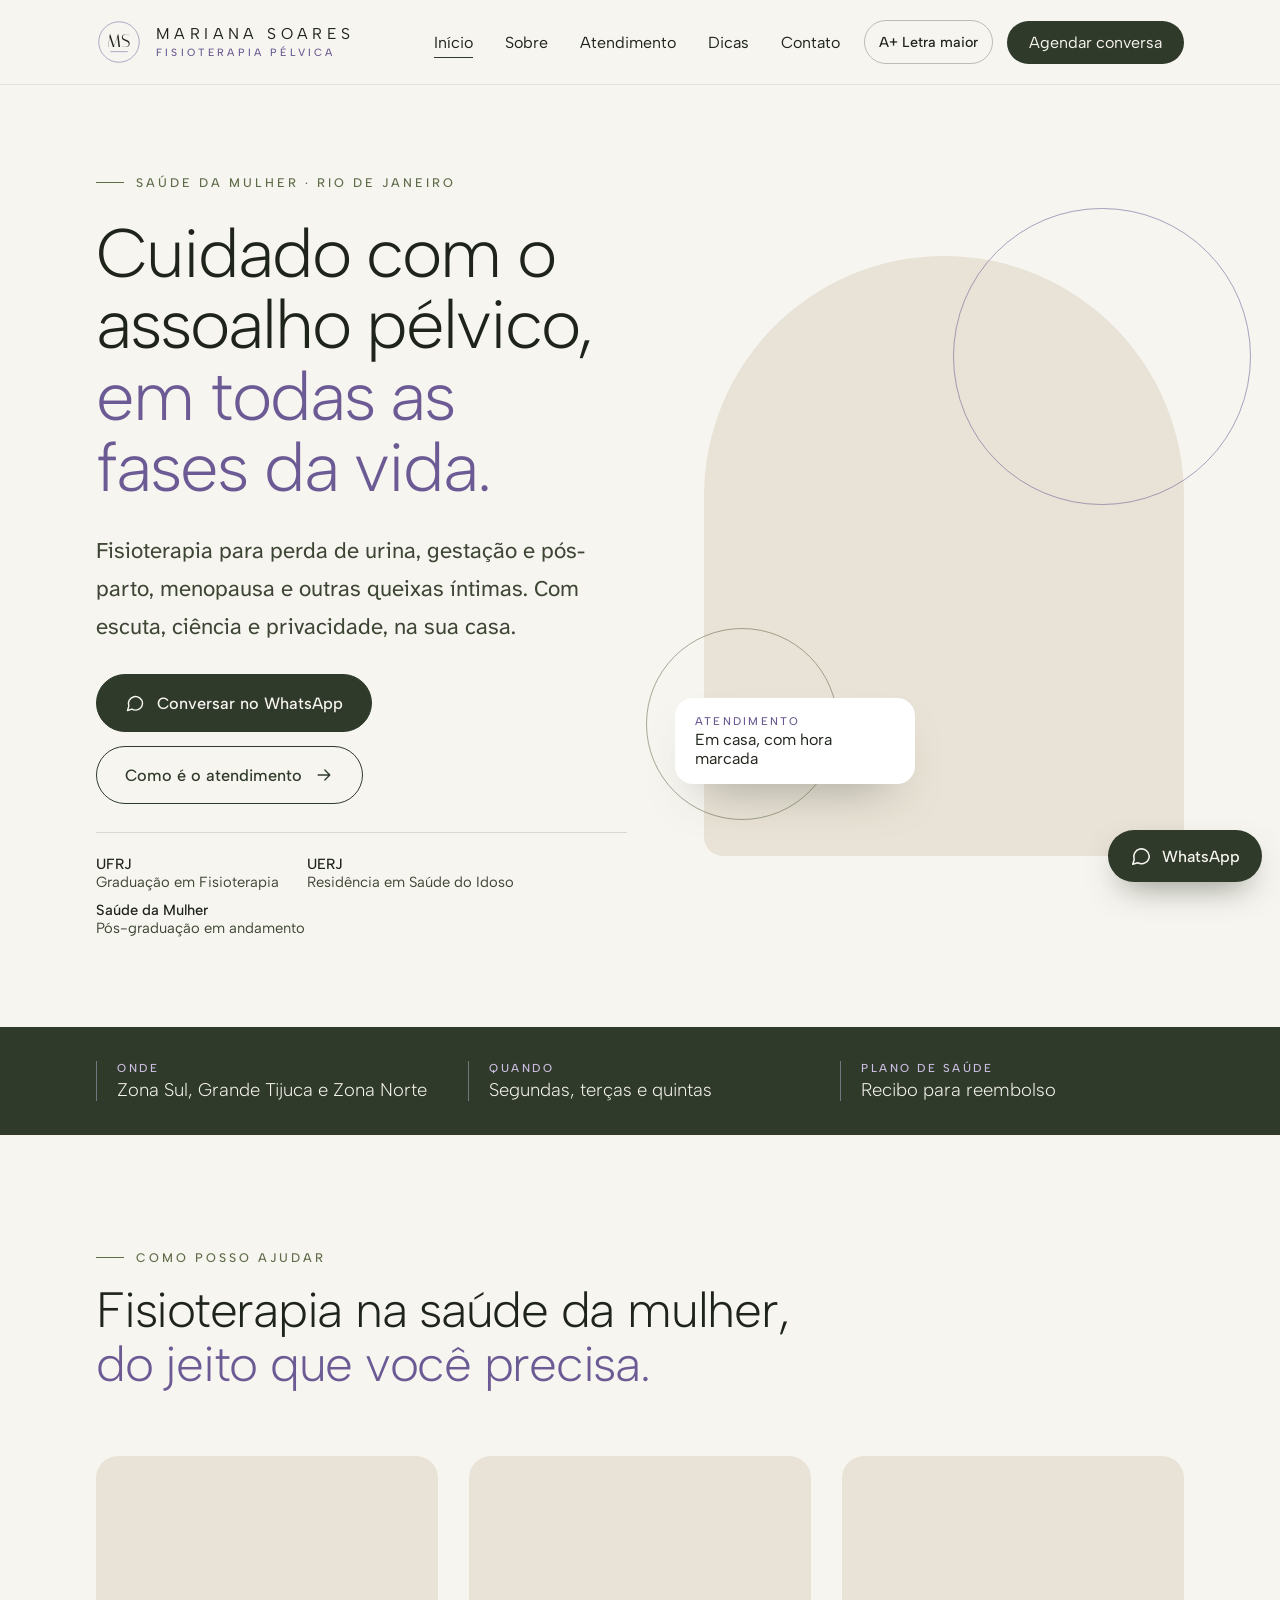
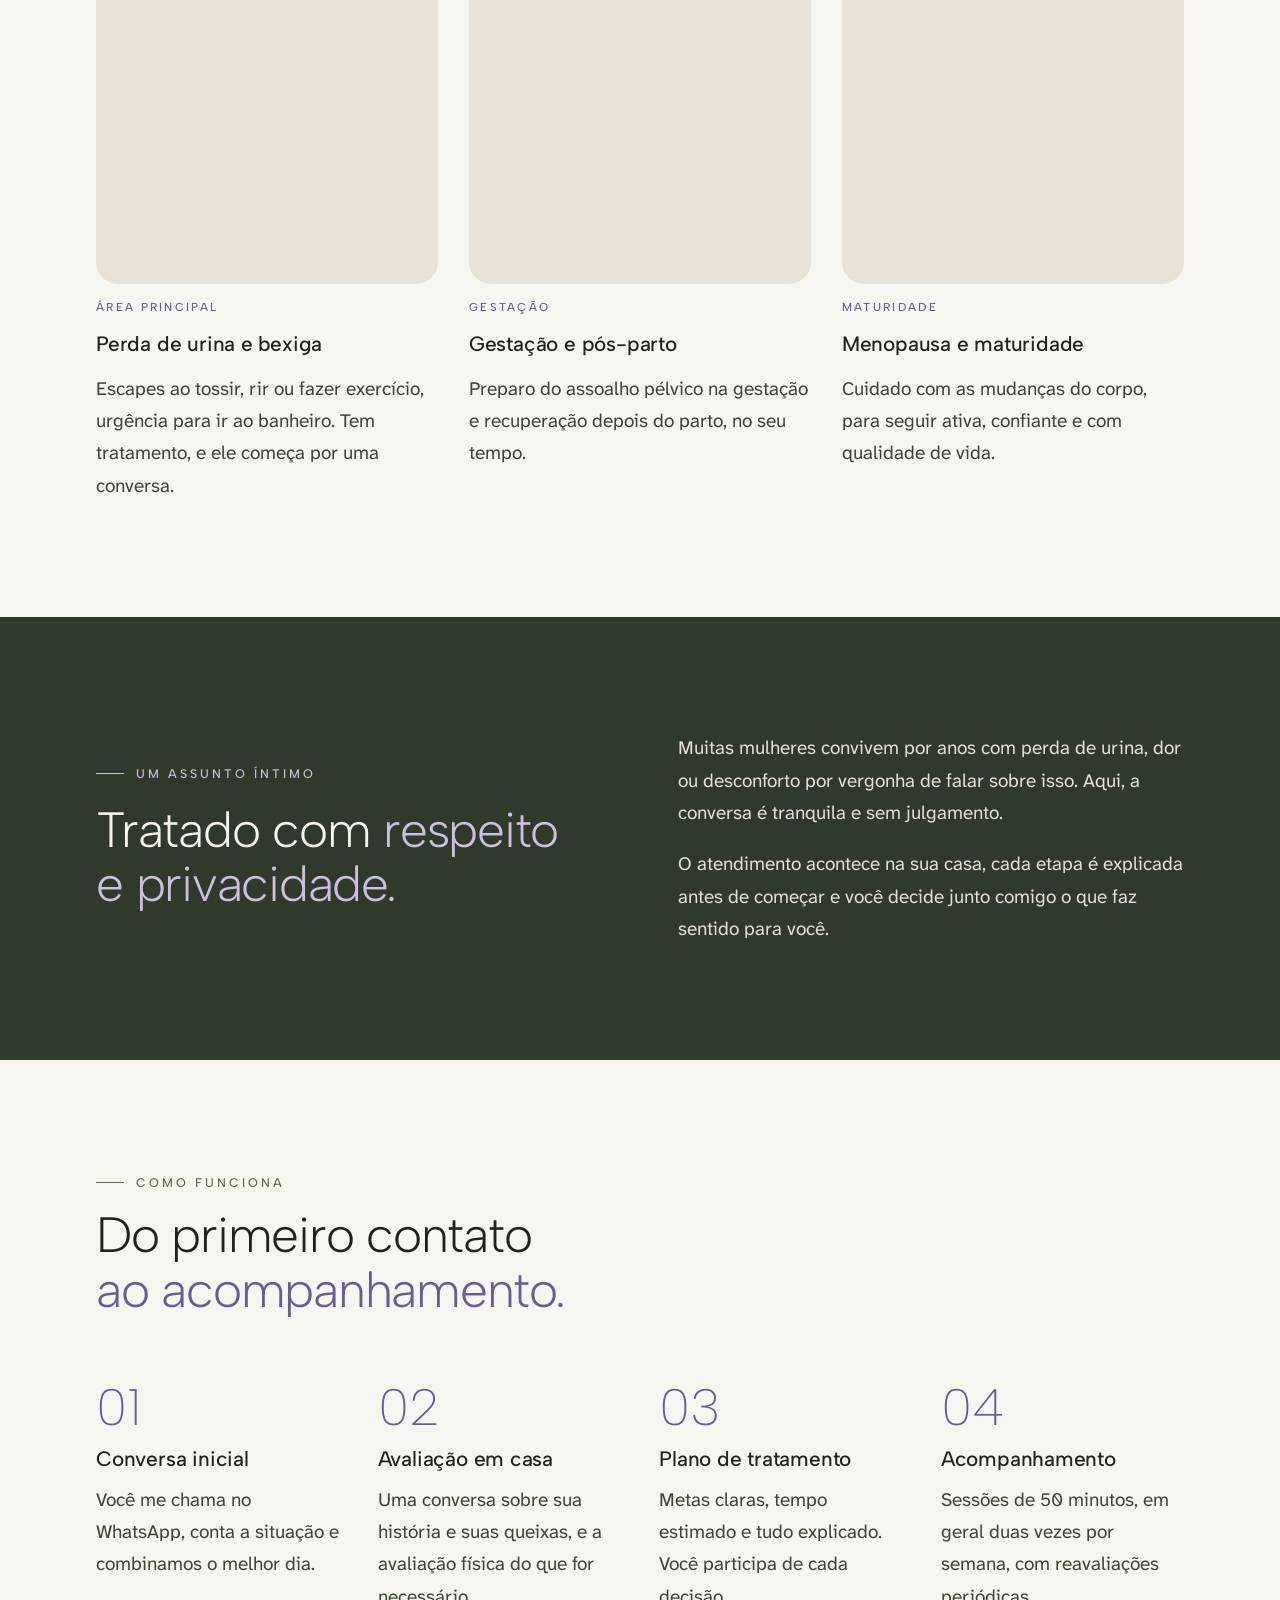
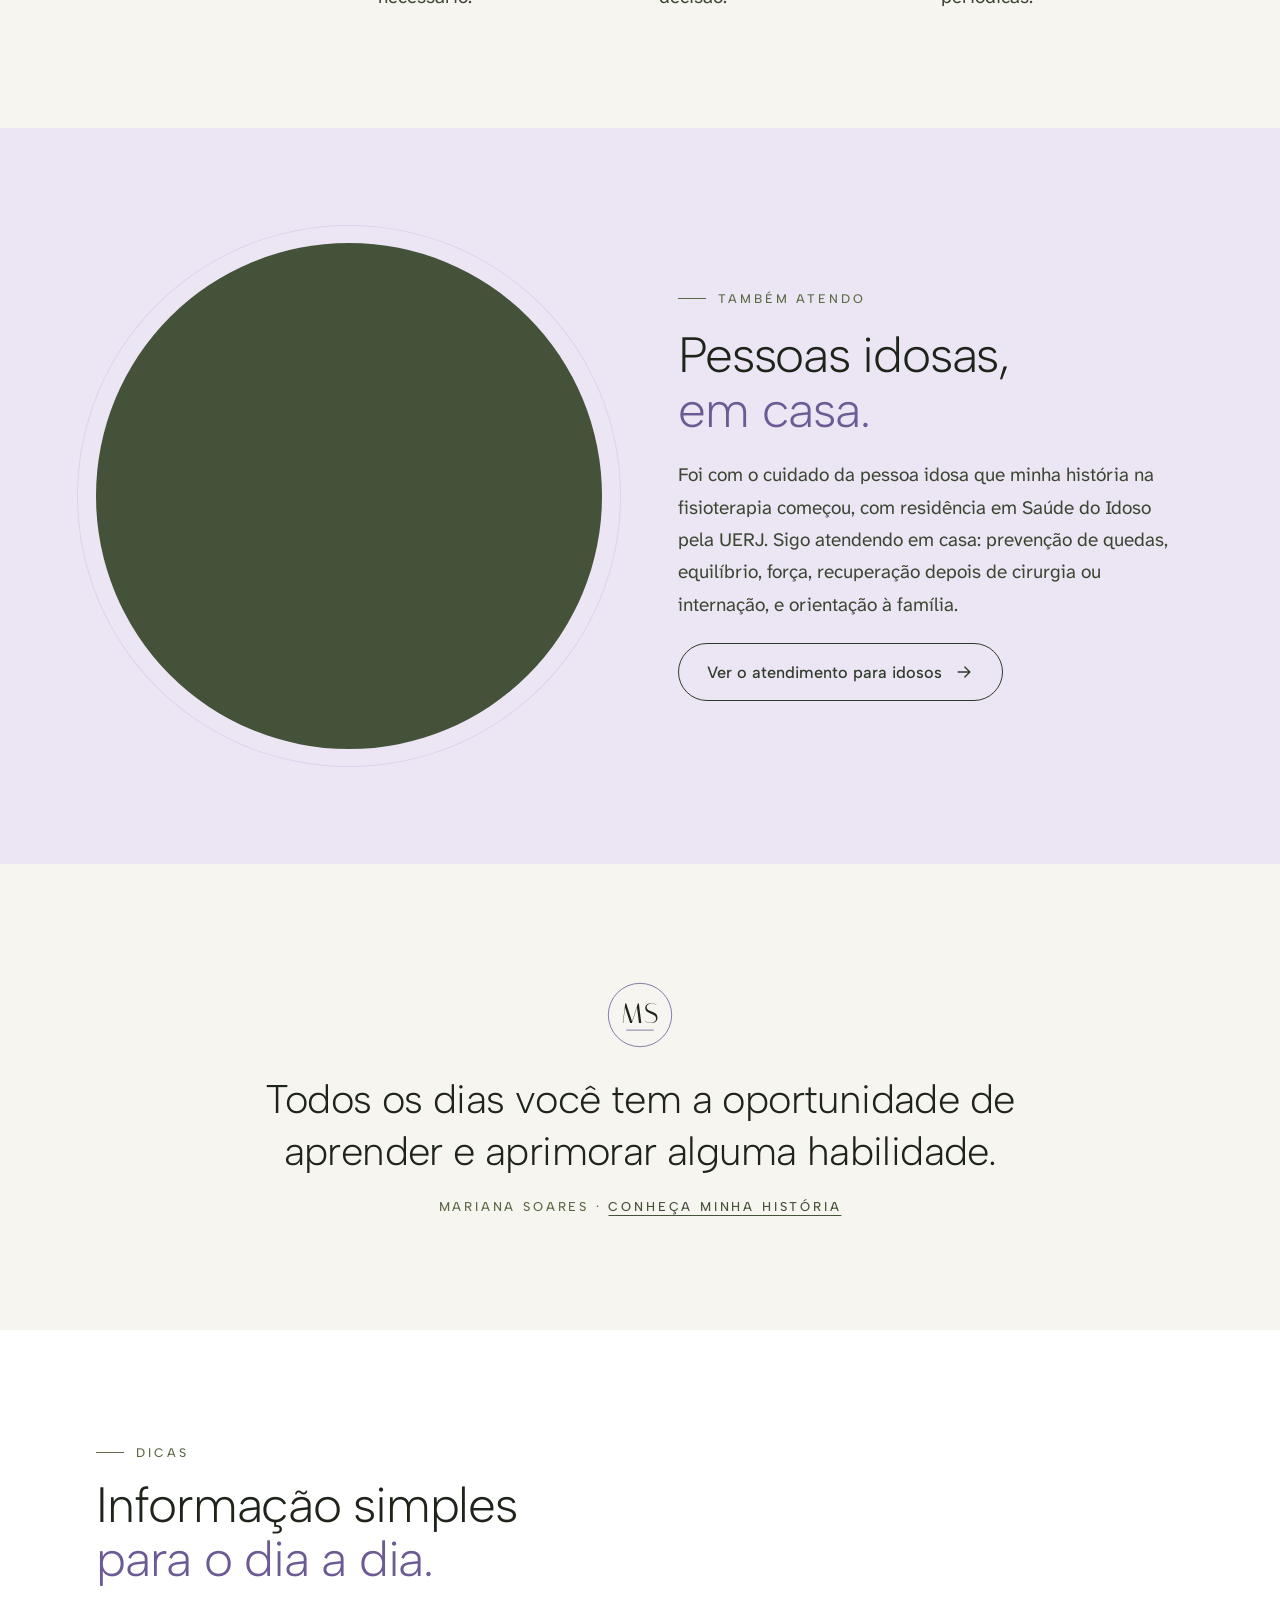
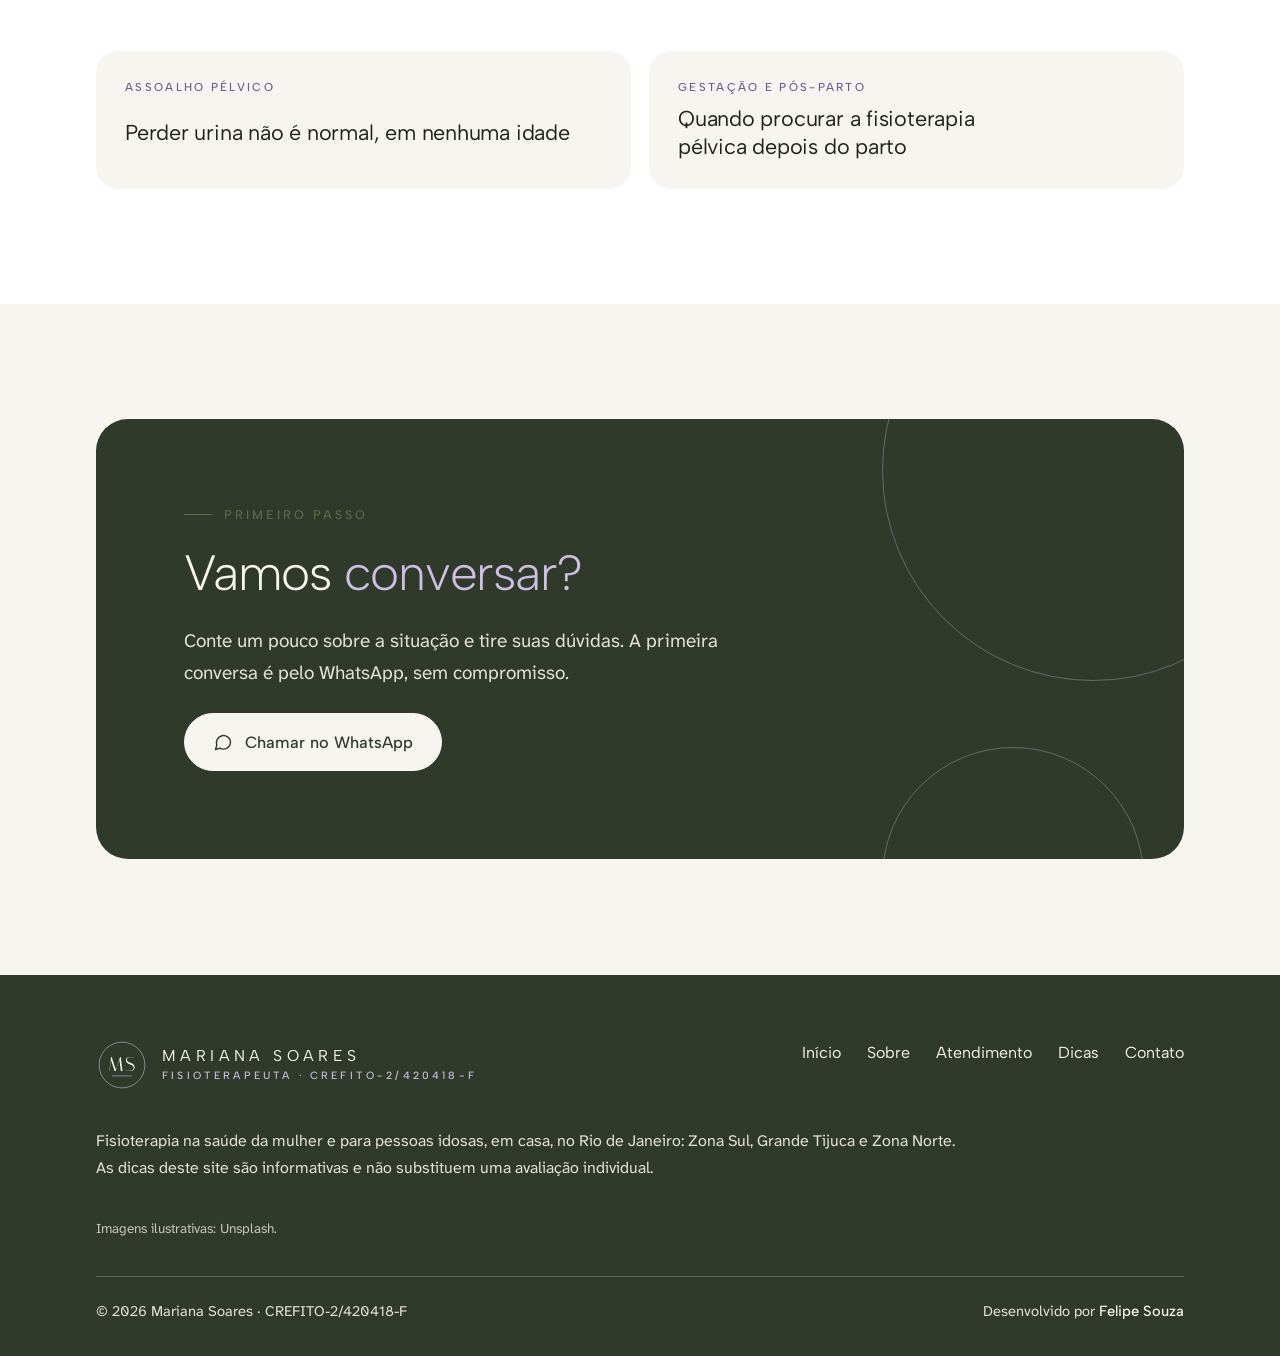
==== commit 17280cce: "Add files via upload" ====
--- a/index.html
+++ b/index.html
@@ -3,122 +3,147 @@
 <head>
 <meta charset="utf-8">
 <meta name="viewport" content="width=device-width,initial-scale=1">
-<title>Mariana Soares · Fisioterapeuta</title>
+<title>Mariana Soares · Fisioterapia pélvica e saúde da mulher</title>
 <meta name="description" content="Fisioterapia na saúde da mulher e no assoalho pélvico, com atendimento em casa no Rio de Janeiro. Também atende pessoas idosas.">
 <meta name="robots" content="noindex,nofollow">
-<meta name="theme-color" content="#33401A">
+<meta name="theme-color" content="#2F3A2A">
 <link rel="icon" href="favicon.svg" type="image/svg+xml">
 <link rel="preconnect" href="https://fonts.googleapis.com">
 <link rel="preconnect" href="https://fonts.gstatic.com" crossorigin>
-<link rel="stylesheet" href="https://fonts.googleapis.com/css2?family=Atkinson+Hyperlegible+Next:wght@400;600&family=Lexend:wght@500;600&display=swap">
+<link rel="stylesheet" href="https://fonts.googleapis.com/css2?family=Albert+Sans:wght@200;300;400;500&family=Atkinson+Hyperlegible+Next:wght@400;600&family=Italiana&display=swap">
 <link rel="stylesheet" href="style.css">
-<script>try{if(localStorage.getItem("letra")==="grande")document.documentElement.classList.add("grande")}catch(e){}</script>
+<script>
+(function(){var r=document.documentElement;r.classList.add("js");
+try{if(localStorage.getItem("letra")==="grande")r.classList.add("grande")}catch(e){}
+var first=true;try{first=!sessionStorage.getItem("ms-intro")}catch(e){}
+if(first){r.classList.add("intro");document.addEventListener("DOMContentLoaded",function(){
+  var l=document.createElement("div");l.className="loader";l.setAttribute("aria-hidden","true");
+  l.innerHTML='<svg viewBox="0 0 200 240" aria-hidden="true"><circle class="ring" cx="100" cy="100" r="82" fill="none" stroke="#CDBFE3" stroke-width="1.2" transform="rotate(-90 100 100)"/><text class="mono" x="100" y="123" text-anchor="middle" font-family="Italiana, serif" font-size="74" letter-spacing="2" fill="#F7F5F0">MS</text><path class="bar" d="M62 142h76" stroke="#CDBFE3" stroke-width="1.2"/><text class="name" x="100" y="222" text-anchor="middle" font-family="Albert Sans, sans-serif" font-weight="300" font-size="11.5" letter-spacing="4.2" fill="#F7F5F0">MARIANA SOARES</text></svg>';document.body.appendChild(l);
+  try{sessionStorage.setItem("ms-intro","1")}catch(e){}
+  var t0=Date.now();function end(){setTimeout(function(){l.classList.add("done");setTimeout(function(){l.remove()},800)},Math.max(0,1700-(Date.now()-t0)))}
+  if(document.readyState==="complete")end();else window.addEventListener("load",end);
+  setTimeout(function(){l.classList.add("done")},4000);
+})}
+})();
+</script>
 </head>
 <body>
 <a class="skip" href="#conteudo">Pular para o conteúdo</a>
 <header class="top">
   <div class="wrap">
-    <a class="brand" href="index.html" aria-label="Mariana Soares, Fisioterapeuta. Página inicial"><svg viewBox="0 0 48 48" aria-hidden="true"><circle cx="24" cy="24" r="24" fill="#33401A"/><path d="M12 34V23a6 6 0 0 1 12 0v11M24 23a6 6 0 0 1 12 0v11" fill="none" stroke="#C9BEEA" stroke-width="3.4" stroke-linecap="round"/></svg><div><b>Mariana Soares</b><span>Fisioterapeuta</span></div></a>
+    <a class="brand" href="index.html" aria-label="Mariana Soares, Fisioterapia. Página inicial"><svg class="" viewBox="0 0 200 200" aria-hidden="true"><circle cx="100" cy="100" r="88" fill="none" stroke="#6B5A94" stroke-width="2.2"/><text x="100" y="123" text-anchor="middle" font-family="Italiana, serif" font-size="78" letter-spacing="2" fill="#1F241B">MS</text><path d="M62 142h76" stroke="#6B5A94" stroke-width="2.2"/></svg><div><b>Mariana Soares</b><span>Fisioterapia pélvica</span></div></a>
     <button class="menubtn" id="menubtn" aria-expanded="false" aria-controls="nav">Menu</button>
     <nav class="nav" id="nav" aria-label="Principal"><a href="index.html" aria-current=page>Início</a><a href="sobre.html">Sobre</a><a href="atendimento.html">Atendimento</a><a href="dicas.html">Dicas</a><a href="contato.html">Contato</a>
-      <div class="tools"><button class="fontbtn" id="fontbtn" aria-pressed="false" title="Aumentar o tamanho das letras">A+ Letra maior</button></div>
+      <button class="fontbtn" id="fontbtn" aria-pressed="false" title="Aumentar o tamanho das letras">A+ Letra maior</button>
+      <a class="navcta" href="https://wa.me/5521988644272?text=Ol%C3%A1%2C%20Mariana%21%20Vim%20pelo%20site%20e%20gostaria%20de%20saber%20mais%20sobre%20o%20atendimento." target="_blank" rel="noopener">Agendar conversa</a>
     </nav>
   </div>
 </header>
 <main id="conteudo">
 
 <section class="hero"><div class="wrap">
-  <div class="stack">
-    <span class="kicker">Saúde da mulher · Fisioterapia pélvica · Rio de Janeiro</span>
+  <div class="text">
+    <span class="kicker">Saúde da mulher · Rio de Janeiro</span>
     <h1>Cuidado com o assoalho pélvico, <em>em todas as fases da vida.</em></h1>
-    <p class="lead">Fisioterapia para perda de urina, gestação e pós-parto, menopausa e outras queixas íntimas, com escuta, ciência e privacidade. Atendimento em casa.</p>
+    <p class="lead">Fisioterapia para perda de urina, gestação e pós-parto, menopausa e outras queixas íntimas. Com escuta, ciência e privacidade, na sua casa.</p>
     <div class="row">
-      <a class="btn" href="https://wa.me/5521988644272?text=Ol%C3%A1%2C%20Mariana%21%20Vim%20pelo%20site%20e%20gostaria%20de%20saber%20mais%20sobre%20o%20atendimento." target="_blank" rel="noopener"><svg viewBox="0 0 24 24" fill="none" stroke="currentColor" stroke-width="2" stroke-linecap="round" stroke-linejoin="round" aria-hidden="true"><path d="M21 12a8.5 8.5 0 0 1-12.6 7.4L3 21l1.6-5.2A8.5 8.5 0 1 1 21 12Z"/><path d="M8.5 10.5h7M8.5 14h4.5"/></svg> Conversar no WhatsApp</a>
-      <a class="btn alt" href="atendimento.html">Como é o atendimento</a>
+      <a class="btn" href="https://wa.me/5521988644272?text=Ol%C3%A1%2C%20Mariana%21%20Vim%20pelo%20site%20e%20gostaria%20de%20saber%20mais%20sobre%20o%20atendimento." target="_blank" rel="noopener"><svg viewBox="0 0 24 24" fill="none" stroke="currentColor" stroke-width="1.7" stroke-linecap="round" stroke-linejoin="round" aria-hidden="true"><path d="M21 12a8.5 8.5 0 0 1-12.6 7.4L3 21l1.6-5.2A8.5 8.5 0 1 1 21 12Z"/></svg> Conversar no WhatsApp</a>
+      <a class="btn ghost" href="atendimento.html">Como é o atendimento <svg viewBox="0 0 24 24" fill="none" stroke="currentColor" stroke-width="1.6" stroke-linecap="round" stroke-linejoin="round" aria-hidden="true"><path d="M5 12h14M13 6l6 6-6 6"/></svg></a>
     </div>
+    <div class="creds"><span><b>UFRJ</b>Graduação em Fisioterapia</span><span><b>UERJ</b>Residência em Saúde do Idoso</span><span><b>Saúde da Mulher</b>Pós-graduação em andamento</span></div>
   </div>
-  <div class="foto " role="img" aria-label="Foto da Mariana"><svg class="arc" viewBox="0 0 200 120" aria-hidden="true"><path d="M10 120V70a45 45 0 0 1 90 0v50M100 70a45 45 0 0 1 90 0v50" fill="none" stroke="#9C8CCB" stroke-width="10" stroke-linecap="round" opacity=".55"/></svg><span class="tag">Foto da Mariana · em breve</span></div>
+  <div class="visual">
+    <div class="ph"><img src="https://images.unsplash.com/photo-1552650272-b8a34e21bc4b?auto=format&fit=crop&q=72&w=1000" srcset="https://images.unsplash.com/photo-1552650272-b8a34e21bc4b?auto=format&fit=crop&q=72&w=600 600w, https://images.unsplash.com/photo-1552650272-b8a34e21bc4b?auto=format&fit=crop&q=72&w=1000 1000w, https://images.unsplash.com/photo-1552650272-b8a34e21bc4b?auto=format&fit=crop&q=72&w=1600 1600w" sizes="(max-width:900px) 100vw, 50vw" alt="Mulher se alongando em casa, perto de uma janela iluminada" fetchpriority=high decoding="async"></div>
+    <span class="ring"></span><span class="ring two"></span>
+    <div class="badge"><small>Atendimento</small><span>Em casa, com hora marcada</span></div>
+  </div>
 </div></section>
 
-<div class="facts"><div class="wrap">
-  <span>Atendimento domiciliar</span><span>Zona Sul, Grande Tijuca e Zona Norte</span><span>Segundas, terças e quintas</span><span>Recibo para reembolso do plano</span>
+<div class="band"><div class="wrap">
+  <div><small>Onde</small><span>Zona Sul, Grande Tijuca e Zona Norte</span></div>
+  <div><small>Quando</small><span>Segundas, terças e quintas</span></div>
+  <div><small>Plano de saúde</small><span>Recibo para reembolso</span></div>
 </div></div>
 
 <section class="s"><div class="wrap">
-  <div class="s-head"><span class="kicker">Como posso ajudar</span><h2>Fisioterapia na saúde da mulher, do jeito que você precisa.</h2></div>
+  <div class="s-head reveal"><span class="kicker">Como posso ajudar</span><h2>Fisioterapia na saúde da mulher, <em>do jeito que você precisa.</em></h2></div>
   <div class="cards">
-    <div class="card feature"><span class="badge">Principal área</span><div class="ic"><svg viewBox="0 0 24 24" fill="none" stroke="#33401A" stroke-width="1.8" stroke-linecap="round" aria-hidden="true"><circle cx="12" cy="12" r="2.6"/><path d="M12 3.5c2.2 2 2.2 4.6 0 6M12 20.5c-2.2-2-2.2-4.6 0-6M3.5 12c2-2.2 4.6-2.2 6 0M20.5 12c-2 2.2-4.6 2.2-6 0"/></svg></div><h3>Perda de urina e bexiga</h3><p>Escapes ao tossir, rir ou fazer exercício, urgência para ir ao banheiro. Tem tratamento, e ele começa por uma conversa.</p></div>
-    <div class="card"><div class="ic"><svg viewBox="0 0 24 24" fill="none" stroke="#33401A" stroke-width="1.8" stroke-linecap="round" stroke-linejoin="round" aria-hidden="true"><circle cx="12" cy="5" r="2.2"/><path d="M10 21v-6.5c-1.6-.6-2.5-2.2-2-3.8.5-1.7 2.3-2.4 4-2.2 3.3.4 5.5 2.8 5.5 5.6 0 2.4-1.7 3.9-3.5 4.2V21"/></svg></div><h3>Gestação e pós-parto</h3><p>Preparo do assoalho pélvico na gestação e recuperação depois do parto, no seu tempo.</p></div>
-    <div class="card"><div class="ic"><svg viewBox="0 0 24 24" fill="none" stroke="#33401A" stroke-width="1.8" stroke-linecap="round" stroke-linejoin="round" aria-hidden="true"><path d="M5 19c0-8 5-13 14-14-1 9-6 14-14 14Z"/><path d="M5 19 13 11"/></svg></div><h3>Menopausa e maturidade</h3><p>Cuidado com as mudanças do corpo, para seguir ativa, confiante e com qualidade de vida.</p></div>
+    <a class="card reveal" href="atendimento.html#mulher"><div class="ph"><img src="https://images.unsplash.com/photo-1758272421829-7028296dee8f?auto=format&fit=crop&q=72&w=1000" srcset="https://images.unsplash.com/photo-1758272421829-7028296dee8f?auto=format&fit=crop&q=72&w=600 600w, https://images.unsplash.com/photo-1758272421829-7028296dee8f?auto=format&fit=crop&q=72&w=1000 1000w, https://images.unsplash.com/photo-1758272421829-7028296dee8f?auto=format&fit=crop&q=72&w=1600 1600w" sizes="(max-width:900px) 100vw, 50vw" alt="Mulher fazendo alongamento em casa" loading=lazy decoding="async"></div><span class="tag">Área principal</span><h3>Perda de urina e bexiga</h3><p>Escapes ao tossir, rir ou fazer exercício, urgência para ir ao banheiro. Tem tratamento, e ele começa por uma conversa.</p></a>
+    <a class="card reveal" href="atendimento.html#mulher"><div class="ph"><img src="https://images.unsplash.com/photo-1457342813143-a1ae27448a82?auto=format&fit=crop&q=72&w=1000" srcset="https://images.unsplash.com/photo-1457342813143-a1ae27448a82?auto=format&fit=crop&q=72&w=600 600w, https://images.unsplash.com/photo-1457342813143-a1ae27448a82?auto=format&fit=crop&q=72&w=1000 1000w, https://images.unsplash.com/photo-1457342813143-a1ae27448a82?auto=format&fit=crop&q=72&w=1600 1600w" sizes="(max-width:900px) 100vw, 50vw" alt="Mãos sobre a barriga de uma gestante" loading=lazy decoding="async"></div><span class="tag">Gestação</span><h3>Gestação e pós-parto</h3><p>Preparo do assoalho pélvico na gestação e recuperação depois do parto, no seu tempo.</p></a>
+    <a class="card reveal" href="atendimento.html#mulher"><div class="ph"><img src="https://images.unsplash.com/photo-1758272422576-aed8fde4cc55?auto=format&fit=crop&q=72&w=1000" srcset="https://images.unsplash.com/photo-1758272422576-aed8fde4cc55?auto=format&fit=crop&q=72&w=600 600w, https://images.unsplash.com/photo-1758272422576-aed8fde4cc55?auto=format&fit=crop&q=72&w=1000 1000w, https://images.unsplash.com/photo-1758272422576-aed8fde4cc55?auto=format&fit=crop&q=72&w=1600 1600w" sizes="(max-width:900px) 100vw, 50vw" alt="Mulher sentada em posição de meditação" loading=lazy decoding="async"></div><span class="tag">Maturidade</span><h3>Menopausa e maturidade</h3><p>Cuidado com as mudanças do corpo, para seguir ativa, confiante e com qualidade de vida.</p></a>
   </div>
-  <p style="margin-top:28px"><a href="atendimento.html">Ver tudo o que eu atendo →</a></p>
 </div></section>
 
-<section class="s tint"><div class="wrap split">
-  <div class="stack"><span class="kicker">Um assunto íntimo</span><h2>Tratado com respeito e privacidade.</h2></div>
-  <div class="prose">
+<section class="s dark"><div class="wrap split">
+  <div class="reveal" style="display:grid;gap:22px"><span class="kicker">Um assunto íntimo</span><h2>Tratado com <em>respeito e privacidade.</em></h2></div>
+  <div class="prose reveal">
     <p>Muitas mulheres convivem por anos com perda de urina, dor ou desconforto por vergonha de falar sobre isso. Aqui, a conversa é tranquila e sem julgamento.</p>
     <p>O atendimento acontece na sua casa, cada etapa é explicada antes de começar e você decide junto comigo o que faz sentido para você.</p>
   </div>
 </div></section>
 
-<section class="s"><div class="wrap split" id="idosos">
-  <div class="stack"><span class="kicker">Também atendo</span><h2>Pessoas idosas, em casa.</h2></div>
-  <div class="prose">
-    <p>Foi com o cuidado da pessoa idosa que minha história na fisioterapia começou, com residência em Saúde do Idoso pela UERJ. Sigo atendendo em casa: prevenção de quedas, equilíbrio, força, recuperação depois de cirurgia ou internação, e orientação à família.</p>
-    <p><a href="atendimento.html#idosos">Ver o atendimento para pessoas idosas →</a></p>
+<section class="s"><div class="wrap">
+  <div class="s-head reveal"><span class="kicker">Como funciona</span><h2>Do primeiro contato <em>ao acompanhamento.</em></h2></div>
+  <ol class="steps">
+    <li class="reveal"><h3>Conversa inicial</h3><p>Você me chama no WhatsApp, conta a situação e combinamos o melhor dia.</p></li>
+    <li class="reveal"><h3>Avaliação em casa</h3><p>Uma conversa sobre sua história e suas queixas, e a avaliação física do que for necessário.</p></li>
+    <li class="reveal"><h3>Plano de tratamento</h3><p>Metas claras, tempo estimado e tudo explicado. Você participa de cada decisão.</p></li>
+    <li class="reveal"><h3>Acompanhamento</h3><p>Sessões de 50 minutos, em geral duas vezes por semana, com reavaliações periódicas.</p></li>
+  </ol>
+</div></section>
+
+<section class="s lav" id="idosos"><div class="wrap split">
+  <div class="circle-wrap reveal"><div class="circle-ph"><img src="https://images.unsplash.com/photo-1765896387398-1e1ae8d2eb85?auto=format&fit=crop&q=72&w=1000" srcset="https://images.unsplash.com/photo-1765896387398-1e1ae8d2eb85?auto=format&fit=crop&q=72&w=600 600w, https://images.unsplash.com/photo-1765896387398-1e1ae8d2eb85?auto=format&fit=crop&q=72&w=1000 1000w, https://images.unsplash.com/photo-1765896387398-1e1ae8d2eb85?auto=format&fit=crop&q=72&w=1600 1600w" sizes="(max-width:900px) 100vw, 50vw" alt="Cuidadora conversando com uma senhora idosa em casa" loading=lazy decoding="async"></div></div>
+  <div class="reveal" style="display:grid;gap:22px">
+    <span class="kicker">Também atendo</span><h2>Pessoas idosas, <em>em casa.</em></h2>
+    <div class="prose"><p>Foi com o cuidado da pessoa idosa que minha história na fisioterapia começou, com residência em Saúde do Idoso pela UERJ. Sigo atendendo em casa: prevenção de quedas, equilíbrio, força, recuperação depois de cirurgia ou internação, e orientação à família.</p></div>
+    <div class="row"><a class="btn ghost" href="atendimento.html#idosos">Ver o atendimento para idosos <svg viewBox="0 0 24 24" fill="none" stroke="currentColor" stroke-width="1.6" stroke-linecap="round" stroke-linejoin="round" aria-hidden="true"><path d="M5 12h14M13 6l6 6-6 6"/></svg></a></div>
   </div>
 </div></section>
 
-<section class="s tint"><div class="wrap">
-  <div class="s-head"><span class="kicker">Como funciona</span><h2>Do primeiro contato ao acompanhamento.</h2></div>
-  <ol class="steps">
-    <li><h3>Conversa inicial</h3><p>Você me chama no WhatsApp, conta a situação e combinamos o melhor dia.</p></li>
-    <li><h3>Avaliação em casa</h3><p>Uma conversa sobre sua história e suas queixas, e a avaliação física do que for necessário.</p></li>
-    <li><h3>Plano de tratamento</h3><p>Metas claras, tempo estimado e tudo explicado. Você participa de cada decisão.</p></li>
-    <li><h3>Acompanhamento</h3><p>Sessões de 50 minutos, em geral duas vezes por semana, com reavaliações periódicas.</p></li>
-  </ol>
+<section class="s"><div class="wrap quote reveal">
+  <svg class="orn" viewBox="0 0 200 200" aria-hidden="true"><circle cx="100" cy="100" r="88" fill="none" stroke="#6B5A94" stroke-width="2.2"/><text x="100" y="123" text-anchor="middle" font-family="Italiana, serif" font-size="78" letter-spacing="2" fill="#1F241B">MS</text><path d="M62 142h76" stroke="#6B5A94" stroke-width="2.2"/></svg>
+  <blockquote>Todos os dias você tem a oportunidade de aprender e aprimorar alguma habilidade.</blockquote>
+  <cite>Mariana Soares · <a href="sobre.html">conheça minha história</a></cite>
 </div></section>
 
-<section class="s"><div class="wrap quote">
-  <span class="mark" aria-hidden="true">“</span>
-  <div><blockquote>Todos os dias você tem a oportunidade de aprender e aprimorar alguma habilidade.</blockquote>
-  <cite>Mariana Soares · <a href="sobre.html">conheça minha história</a></cite></div>
-</div></section>
-
-<section class="s tint"><div class="wrap">
-  <div class="s-head"><span class="kicker">Dicas</span><h2>Informação simples para o dia a dia.</h2></div>
+<section class="s paper"><div class="wrap">
+  <div class="s-head reveal"><span class="kicker">Dicas</span><h2>Informação simples <em>para o dia a dia.</em></h2></div>
   <div class="toc">
-    <a href="dicas.html#continencia"><small>Assoalho pélvico</small><h3>Perder urina não é normal, em nenhuma idade</h3></a>
-    <a href="dicas.html#pos-parto"><small>Gestação e pós-parto</small><h3>Quando procurar a fisioterapia pélvica depois do parto</h3></a>
+    <a class="reveal" href="dicas.html#continencia" style="background:var(--ivory)"><small>Assoalho pélvico</small><h3>Perder urina não é normal, em nenhuma idade</h3></a>
+    <a class="reveal" href="dicas.html#pos-parto" style="background:var(--ivory)"><small>Gestação e pós-parto</small><h3>Quando procurar a fisioterapia pélvica depois do parto</h3></a>
   </div>
 </div></section>
-<section class="s"><div class="wrap"><div class="cta">
-<svg class="deco" viewBox="0 0 200 120" aria-hidden="true"><path d="M10 120V70a45 45 0 0 1 90 0v50M100 70a45 45 0 0 1 90 0v50" fill="none" stroke="#C9BEEA" stroke-width="12" stroke-linecap="round"/></svg>
-<h2>Vamos conversar?</h2><p>Conte um pouco sobre a situação e tire suas dúvidas. A primeira conversa é pelo WhatsApp, sem compromisso.</p>
-<div class="row"><a class="btn" href="https://wa.me/5521988644272?text=Ol%C3%A1%2C%20Mariana%21%20Vim%20pelo%20site%20e%20gostaria%20de%20saber%20mais%20sobre%20o%20atendimento." target="_blank" rel="noopener"><svg viewBox="0 0 24 24" fill="none" stroke="currentColor" stroke-width="2" stroke-linecap="round" stroke-linejoin="round" aria-hidden="true"><path d="M21 12a8.5 8.5 0 0 1-12.6 7.4L3 21l1.6-5.2A8.5 8.5 0 1 1 21 12Z"/><path d="M8.5 10.5h7M8.5 14h4.5"/></svg> Chamar no WhatsApp</a></div>
+<section class="s" style="padding-bottom:0"><div class="wrap"><div class="cta reveal">
+<span class="kicker">Primeiro passo</span>
+<h2>Vamos <em>conversar?</em></h2><p>Conte um pouco sobre a situação e tire suas dúvidas. A primeira conversa é pelo WhatsApp, sem compromisso.</p>
+<div class="row"><a class="btn light" href="https://wa.me/5521988644272?text=Ol%C3%A1%2C%20Mariana%21%20Vim%20pelo%20site%20e%20gostaria%20de%20saber%20mais%20sobre%20o%20atendimento." target="_blank" rel="noopener"><svg viewBox="0 0 24 24" fill="none" stroke="currentColor" stroke-width="1.7" stroke-linecap="round" stroke-linejoin="round" aria-hidden="true"><path d="M21 12a8.5 8.5 0 0 1-12.6 7.4L3 21l1.6-5.2A8.5 8.5 0 1 1 21 12Z"/></svg> Chamar no WhatsApp</a></div>
 </div></div></section>
 
 </main>
 <footer class="foot">
   <div class="wrap">
     <div class="foot-top">
-      <a class="brand" href="index.html"><svg viewBox="0 0 48 48" aria-hidden="true"><circle cx="24" cy="24" r="24" fill="#33401A"/><path d="M12 34V23a6 6 0 0 1 12 0v11M24 23a6 6 0 0 1 12 0v11" fill="none" stroke="#C9BEEA" stroke-width="3.4" stroke-linecap="round"/></svg><div><b>Mariana Soares</b><span>Fisioterapeuta · CREFITO-2/420418-F</span></div></a>
+      <a class="brand" href="index.html"><svg class="" viewBox="0 0 200 200" aria-hidden="true"><circle cx="100" cy="100" r="88" fill="none" stroke="#CDBFE3" stroke-width="2.2"/><text x="100" y="123" text-anchor="middle" font-family="Italiana, serif" font-size="78" letter-spacing="2" fill="#F7F5F0">MS</text><path d="M62 142h76" stroke="#CDBFE3" stroke-width="2.2"/></svg><div><b>Mariana Soares</b><span>Fisioterapeuta · CREFITO-2/420418-F</span></div></a>
       <nav aria-label="Rodapé"><a href="index.html">Início</a><a href="sobre.html">Sobre</a><a href="atendimento.html">Atendimento</a><a href="dicas.html">Dicas</a><a href="contato.html">Contato</a></nav>
     </div>
     <p>Fisioterapia na saúde da mulher e para pessoas idosas, em casa, no Rio de Janeiro: Zona Sul, Grande Tijuca e Zona Norte.<br>As dicas deste site são informativas e não substituem uma avaliação individual.</p>
+    <p class="photo-note">Imagens ilustrativas: Unsplash.</p>
     <div class="foot-bottom"><span>© 2026 Mariana Soares · CREFITO-2/420418-F</span><span class="credit">Desenvolvido por <b>Felipe Souza</b></span></div>
   </div>
 </footer>
-<a class="wa" href="https://wa.me/5521988644272?text=Ol%C3%A1%2C%20Mariana%21%20Vim%20pelo%20site%20e%20gostaria%20de%20saber%20mais%20sobre%20o%20atendimento." target="_blank" rel="noopener"><svg viewBox="0 0 24 24" fill="none" stroke="currentColor" stroke-width="2" stroke-linecap="round" stroke-linejoin="round" aria-hidden="true"><path d="M21 12a8.5 8.5 0 0 1-12.6 7.4L3 21l1.6-5.2A8.5 8.5 0 1 1 21 12Z"/><path d="M8.5 10.5h7M8.5 14h4.5"/></svg><span>Conversar no WhatsApp</span></a>
+<a class="wa" href="https://wa.me/5521988644272?text=Ol%C3%A1%2C%20Mariana%21%20Vim%20pelo%20site%20e%20gostaria%20de%20saber%20mais%20sobre%20o%20atendimento." target="_blank" rel="noopener" aria-label="Conversar no WhatsApp"><svg viewBox="0 0 24 24" fill="none" stroke="currentColor" stroke-width="1.7" stroke-linecap="round" stroke-linejoin="round" aria-hidden="true"><path d="M21 12a8.5 8.5 0 0 1-12.6 7.4L3 21l1.6-5.2A8.5 8.5 0 1 1 21 12Z"/></svg><span>WhatsApp</span></a>
 <script>
 (function(){
   var b=document.getElementById("menubtn"),n=document.getElementById("nav");
-  b.addEventListener("click",function(){var o=n.classList.toggle("open");b.setAttribute("aria-expanded",o)});
+  b.addEventListener("click",function(){var o=n.classList.toggle("open");b.setAttribute("aria-expanded",o);b.textContent=o?"Fechar":"Menu"});
   var f=document.getElementById("fontbtn"),r=document.documentElement;
   function sync(){var g=r.classList.contains("grande");f.setAttribute("aria-pressed",g);f.textContent=g?"A– Letra normal":"A+ Letra maior"}
   f.addEventListener("click",function(){r.classList.toggle("grande");try{localStorage.setItem("letra",r.classList.contains("grande")?"grande":"normal")}catch(e){}sync()});
   sync();
+  var els=document.querySelectorAll(".reveal");
+  if("IntersectionObserver" in window){var io=new IntersectionObserver(function(es){es.forEach(function(e){if(e.isIntersecting){e.target.classList.add("in");io.unobserve(e.target)}})},{rootMargin:"0px 0px -8% 0px"});els.forEach(function(e){io.observe(e)})}
+  else els.forEach(function(e){e.classList.add("in")});
 })();
 </script>
 </body>
--- a/style.css
+++ b/style.css
@@ -1,194 +1,255 @@
-/* Mariana Soares · Fisioterapia
-   Identidade: oliva + lavanda, sem cinzas. Tipografia pensada para leitura de pessoas idosas:
-   Lexend (títulos) e Atkinson Hyperlegible (texto), ambas criadas para legibilidade. */
+/* Mariana Soares · Fisioterapia — identidade v2
+   Paleta: oliva profundo + lavanda, sem cinzas. Motivo: o círculo fino do logo.
+   Títulos: Albert Sans (fina, elegante). Texto: Atkinson Hyperlegible Next (feita para leitura). */
 :root{
-  --bg:#F8F6FC;          /* branco lavanda */
-  --surface:#FFFFFF;
-  --ink:#1C2114;         /* quase preto, puxado para oliva */
-  --ink-2:#38412B;       /* texto secundário: oliva escuro, contraste alto */
-  --olive:#4F6129;
-  --olive-deep:#33401A;
-  --olive-soft:#E8EEDA;
-  --lav:#5A4791;         /* links e detalhes */
-  --lav-mid:#9C8CCB;
-  --lav-soft:#ECE7F7;
-  --line:#DAD3EA;
-  --head:"Lexend", "Atkinson Hyperlegible Next", system-ui, sans-serif;
+  --ivory:#F7F5F0; --paper:#FFFFFF; --sand:#E9E2D6;
+  --olive-900:#2F3A2A; --olive-700:#45523A; --olive-500:#5E6B48;
+  --lav:#CDBFE3; --lav-200:#ECE6F4; --lav-ink:#6B5A94;
+  --ink:#1F241B; --ink-2:#3D4634;
+  --display:"Albert Sans", "Atkinson Hyperlegible Next", system-ui, sans-serif;
   --body:"Atkinson Hyperlegible Next", "Atkinson Hyperlegible", system-ui, -apple-system, "Segoe UI", sans-serif;
-  --r:18px;
-  --fs:1.1875rem;        /* 19px */
+  --logo:"Italiana", "Albert Sans", serif;
+  --fs:1.1875rem;
+  --r:22px;
 }
 html.grande{--fs:1.375rem}
 *{box-sizing:border-box}
 html{scroll-behavior:smooth}
-body{margin:0;background:var(--bg);color:var(--ink);font:400 var(--fs)/1.65 var(--body);-webkit-font-smoothing:antialiased}
+body{margin:0;background:var(--ivory);color:var(--ink);font:400 var(--fs)/1.7 var(--body);-webkit-font-smoothing:antialiased;text-rendering:optimizeLegibility}
 img{max-width:100%;display:block}
-a{color:var(--lav);text-underline-offset:3px;text-decoration-thickness:2px}
-a:hover{color:var(--olive-deep)}
-:focus-visible{outline:3px solid var(--lav);outline-offset:3px;border-radius:6px}
-.skip{position:absolute;left:-999px;top:8px;background:var(--olive-deep);color:#fff;padding:10px 16px;border-radius:10px;z-index:50}
+a{color:var(--olive-700);text-underline-offset:4px;text-decoration-thickness:1px}
+a:hover{color:var(--lav-ink)}
+:focus-visible{outline:3px solid var(--lav-ink);outline-offset:3px;border-radius:6px}
+.skip{position:absolute;left:-999px;top:8px;background:var(--olive-900);color:#fff;padding:10px 16px;border-radius:10px;z-index:60}
 .skip:focus{left:12px}
-.wrap{max-width:1120px;margin:0 auto;padding-inline:clamp(18px,4vw,40px)}
-h1,h2,h3{font-family:var(--head);font-weight:600;line-height:1.15;margin:0;text-wrap:balance;letter-spacing:-.01em;color:var(--ink)}
-h1{font-size:clamp(2.3rem,5.6vw,3.9rem)}
-h2{font-size:clamp(1.8rem,3.6vw,2.6rem)}
-h3{font-size:1.35rem;line-height:1.3}
+.wrap{max-width:1200px;margin:0 auto;padding-inline:clamp(20px,5vw,56px)}
+h1,h2,h3{font-family:var(--display);color:var(--ink);margin:0;text-wrap:balance}
+h1{font-weight:300;font-size:clamp(2.5rem,5.4vw,4.3rem);line-height:1.04;letter-spacing:-.03em}
+h2{font-weight:300;font-size:clamp(2rem,4vw,3.1rem);line-height:1.1;letter-spacing:-.025em}
+h3{font-weight:500;font-size:1.3rem;line-height:1.3;letter-spacing:-.01em}
+h1 em,h2 em{font-style:normal;color:var(--lav-ink)}
 p{margin:0}
-.lead{font-size:1.2em;color:var(--ink-2);max-width:38ch}
-.kicker{font-family:var(--head);font-weight:500;font-size:.85rem;letter-spacing:.12em;text-transform:uppercase;color:var(--olive)}
-.stack{display:grid;gap:18px}
-.prose{display:grid;gap:1em;max-width:64ch}
-.prose ul{margin:0;padding-left:1.2em;display:grid;gap:.35em}
-
-/* header */
-.top{position:sticky;top:0;z-index:20;background:color-mix(in srgb,var(--bg) 92%,transparent);backdrop-filter:blur(10px);border-bottom:1px solid var(--line)}
-.top .wrap{display:flex;align-items:center;gap:20px;min-height:76px}
-.brand{display:flex;align-items:center;gap:12px;text-decoration:none;color:var(--ink);flex:none}
-.brand svg{width:44px;height:44px;flex:none}
-.brand b{display:block;font-family:var(--head);font-weight:600;font-size:1.15rem;line-height:1.1}
-.brand span{display:block;font-family:var(--head);font-size:.72rem;letter-spacing:.16em;text-transform:uppercase;color:var(--olive)}
-.nav{display:flex;align-items:center;gap:6px;margin-left:auto}
-.nav a{font-family:var(--head);font-weight:500;font-size:1rem;color:var(--ink);text-decoration:none;padding:10px 14px;border-radius:999px}
-.nav a:hover{background:var(--lav-soft)}
-.nav a[aria-current=page]{background:var(--olive-soft);color:var(--olive-deep)}
-.tools{display:flex;align-items:center;gap:8px}
-.fontbtn{font:600 .95rem var(--head);background:var(--surface);color:var(--ink);border:1.5px solid var(--line);border-radius:999px;padding:8px 14px;cursor:pointer;min-height:44px}
-.fontbtn[aria-pressed=true]{background:var(--lav-soft);border-color:var(--lav-mid)}
-.menubtn{display:none;font:600 1rem var(--head);background:var(--olive-deep);color:#fff;border:0;border-radius:999px;padding:10px 18px;min-height:46px;cursor:pointer}
-@media (max-width:980px){
+.lead{font-size:1.18em;color:var(--ink-2);max-width:36ch}
+.kicker{display:inline-flex;align-items:center;gap:12px;font:500 .78rem var(--display);letter-spacing:.24em;text-transform:uppercase;color:var(--olive-500)}
+.kicker::before{content:"";width:28px;height:1px;background:currentColor}
+.prose{display:grid;gap:1em;max-width:62ch;color:var(--ink-2)}
+.prose ul{margin:0;padding-left:1.2em;display:grid;gap:.4em}
+.prose h3{color:var(--ink);margin-top:.6em}
+
+/* ---------- loader ---------- */
+.loader{position:fixed;inset:0;z-index:100;background:var(--olive-900);display:grid;place-items:center;transition:opacity .7s ease, visibility .7s}
+.loader.done{opacity:0;visibility:hidden}
+.loader svg{width:min(42vw,190px);height:auto}
+.loader .ring{stroke-dasharray:520;stroke-dashoffset:520;animation:draw 1.1s cubic-bezier(.65,0,.35,1) forwards}
+.loader .mono{opacity:0;animation:fade .7s .55s ease forwards}
+.loader .bar{stroke-dasharray:90;stroke-dashoffset:90;animation:draw .6s .9s ease forwards}
+.loader .name{opacity:0;animation:fade .6s 1s ease forwards}
+@keyframes draw{to{stroke-dashoffset:0}}
+@keyframes fade{to{opacity:1}}
+@media (prefers-reduced-motion:reduce){.loader *{animation-duration:.01s!important;animation-delay:0s!important}}
+
+/* ---------- header ---------- */
+.top{position:sticky;top:0;z-index:30;background:color-mix(in srgb,var(--ivory) 90%,transparent);backdrop-filter:blur(12px);border-bottom:1px solid color-mix(in srgb,var(--olive-900) 10%,transparent)}
+.top .wrap{display:flex;align-items:center;gap:24px;min-height:84px}
+.brand{display:flex;align-items:center;gap:14px;text-decoration:none;color:var(--ink);flex:none}
+.brand svg{width:46px;height:46px;flex:none}
+.brand b{display:block;font:400 .98rem var(--display);letter-spacing:.28em;text-transform:uppercase;line-height:1.2}
+.brand span{display:block;font:500 .66rem var(--display);letter-spacing:.3em;text-transform:uppercase;color:var(--lav-ink);margin-top:3px}
+.nav{display:flex;align-items:center;gap:4px;margin-left:auto}
+.nav a{position:relative;font:400 1rem var(--display);color:var(--ink);text-decoration:none;padding:10px 14px}
+.nav a::after{content:"";position:absolute;left:14px;right:14px;bottom:4px;height:1px;background:var(--olive-900);transform:scaleX(0);transform-origin:left;transition:transform .3s}
+.nav a:hover::after,.nav a[aria-current=page]::after{transform:scaleX(1)}
+.nav .navcta{margin-left:10px;background:var(--olive-900);color:var(--ivory);border-radius:999px;padding:12px 22px}
+.nav .navcta::after{display:none}
+.nav .navcta:hover{background:var(--olive-700);color:#fff}
+.fontbtn{font:500 .9rem var(--display);background:transparent;color:var(--ink);border:1px solid color-mix(in srgb,var(--olive-900) 30%,transparent);border-radius:999px;padding:9px 14px;min-height:44px;cursor:pointer;margin-left:6px}
+.fontbtn[aria-pressed=true]{background:var(--lav-200)}
+.menubtn{display:none;font:500 1rem var(--display);background:var(--olive-900);color:var(--ivory);border:0;border-radius:999px;padding:12px 20px;min-height:48px;cursor:pointer}
+@media (max-width:1020px){
   .menubtn{display:inline-flex;margin-left:auto}
-  .nav{display:none;position:absolute;left:0;right:0;top:100%;background:var(--surface);border-bottom:1px solid var(--line);flex-direction:column;align-items:stretch;padding:12px clamp(18px,4vw,40px) 20px;gap:4px}
+  .nav{display:none;position:absolute;left:0;right:0;top:100%;background:var(--ivory);border-bottom:1px solid var(--sand);flex-direction:column;align-items:stretch;padding:12px clamp(20px,5vw,56px) 24px;gap:2px}
   .nav.open{display:flex}
-  .nav a{font-size:1.15rem;padding:14px 16px}
-  .tools{padding-top:8px}
+  .nav a{font-size:1.2rem;padding:14px 0}
+  .nav a::after{left:0;right:auto;width:40px}
+  .nav .navcta{margin:10px 0 0;text-align:center}
+  .fontbtn{margin:10px 0 0;align-self:flex-start}
+  .brand b{letter-spacing:.2em}
 }
 
-/* buttons */
-.btn{display:inline-flex;align-items:center;gap:10px;font:600 1.05rem var(--head);text-decoration:none;border-radius:999px;padding:16px 26px;min-height:56px;border:2px solid var(--olive-deep);background:var(--olive-deep);color:#fff;transition:transform .15s, background .15s}
-.btn:hover{background:var(--olive);border-color:var(--olive);color:#fff;transform:translateY(-1px)}
-.btn.alt{background:transparent;color:var(--olive-deep)}
-.btn.alt:hover{background:var(--olive-soft);color:var(--olive-deep)}
-.btn svg{width:22px;height:22px;flex:none}
-.row{display:flex;flex-wrap:wrap;gap:12px;align-items:center}
-
-/* hero */
-.hero{padding-block:clamp(40px,7vw,88px) clamp(40px,6vw,72px)}
-.hero .wrap{display:grid;grid-template-columns:1.1fr .9fr;gap:clamp(28px,5vw,64px);align-items:center}
-.hero h1 em{font-style:normal;color:var(--olive)}
-.hero .stack{gap:24px}
-@media (max-width:860px){.hero .wrap{grid-template-columns:1fr}}
-
-/* photo frames (placeholders até as fotos chegarem) */
-.foto{position:relative;border-radius:28px;overflow:hidden;background:
-  radial-gradient(120% 90% at 85% 10%,var(--lav-soft) 0 40%,transparent 41%),
-  radial-gradient(90% 80% at 0% 100%,var(--olive-soft) 0 45%,transparent 46%),
-  var(--surface);border:1px solid var(--line);aspect-ratio:4/5;display:grid;place-items:end start;max-width:100%}
-.foto.wide{aspect-ratio:16/10}
-.foto img{position:absolute;inset:0;width:100%;height:100%;object-fit:cover}
-.foto .tag{margin:18px;font:500 .85rem var(--head);background:var(--surface);color:var(--ink-2);padding:8px 14px;border-radius:999px;border:1px solid var(--line)}
-.arc{position:absolute;inset:auto -10% -18% auto;width:70%;opacity:.9}
-
-/* facts strip */
-.facts{background:var(--olive-deep);color:#fff}
-.facts .wrap{display:flex;flex-wrap:wrap;gap:10px 36px;padding-block:22px;font-family:var(--head);font-size:1.02rem}
-.facts span{display:flex;align-items:center;gap:10px}
-.facts span::before{content:"";width:9px;height:9px;border-radius:50%;background:var(--lav-mid);flex:none}
-
-/* sections */
-section.s{padding-block:clamp(56px,8vw,104px)}
-section.s.tint{background:var(--surface);border-block:1px solid var(--line)}
-.s-head{display:grid;gap:14px;margin-bottom:clamp(28px,4vw,48px);max-width:60ch}
+/* ---------- buttons ---------- */
+.btn{display:inline-flex;align-items:center;gap:12px;font:500 1.02rem var(--display);text-decoration:none;border-radius:999px;padding:17px 28px;min-height:58px;border:1px solid var(--olive-900);background:var(--olive-900);color:var(--ivory);transition:background .25s,color .25s,transform .25s}
+.btn:hover{background:var(--olive-700);color:#fff;transform:translateY(-2px)}
+.btn.ghost{background:transparent;color:var(--olive-900)}
+.btn.ghost:hover{background:var(--olive-900);color:var(--ivory)}
+.btn.light{background:var(--ivory);color:var(--olive-900);border-color:var(--ivory)}
+.btn.light:hover{background:var(--lav);border-color:var(--lav)}
+.btn svg{width:20px;height:20px;flex:none}
+.row{display:flex;flex-wrap:wrap;gap:14px;align-items:center}
+
+/* ---------- hero ---------- */
+.hero{position:relative;padding-block:clamp(48px,7vw,96px) clamp(56px,7vw,104px);overflow:hidden}
+.hero .wrap{display:grid;grid-template-columns:1.05fr .95fr;gap:clamp(36px,6vw,88px);align-items:center}
+.hero .text{display:grid;gap:28px}
+@media (max-width:900px){.hero .wrap{grid-template-columns:1fr}}
+.creds{display:flex;flex-wrap:wrap;gap:10px 28px;padding-top:22px;border-top:1px solid color-mix(in srgb,var(--olive-900) 15%,transparent);font:400 .92rem var(--display);color:var(--ink-2)}
+.creds b{display:block;font-weight:500;color:var(--ink)}
+.visual{position:relative}
+.visual .ph{border-radius:280px 280px var(--r) var(--r);overflow:hidden;aspect-ratio:4/5;background:var(--sand)}
+.visual .ph img{width:100%;height:100%;object-fit:cover}
+.visual .ring{position:absolute;width:62%;aspect-ratio:1;border:1px solid var(--lav-ink);border-radius:50%;right:-14%;top:-8%;pointer-events:none;opacity:.55}
+.visual .ring.two{width:40%;left:-12%;right:auto;top:auto;bottom:6%;border-color:var(--olive-500)}
+.visual .badge{position:absolute;left:-6%;bottom:12%;background:var(--paper);border-radius:18px;padding:16px 20px;box-shadow:0 24px 50px -28px rgba(47,58,42,.55);display:grid;gap:2px;max-width:240px}
+.visual .badge small{font:500 .7rem var(--display);letter-spacing:.2em;text-transform:uppercase;color:var(--lav-ink)}
+.visual .badge span{font:400 1rem var(--display);color:var(--ink)}
+@media (max-width:560px){.visual .badge{left:12px;bottom:12px}.visual .ring{display:none}}
+
+.page-hero{padding-block:clamp(48px,7vw,96px) clamp(40px,5vw,64px);position:relative;overflow:hidden}
+.page-hero .wrap{display:grid;gap:22px;position:relative}
+.page-hero::after{content:"";position:absolute;width:min(52vw,560px);aspect-ratio:1;border:1px solid var(--lav-ink);border-radius:50%;right:-10vw;top:-18vw;opacity:.35;pointer-events:none}
+
+/* ---------- bands ---------- */
+.band{background:var(--olive-900);color:var(--ivory)}
+.band .wrap{display:grid;grid-template-columns:repeat(3,minmax(0,1fr));gap:28px;padding-block:34px}
+.band .wrap>div{display:grid;gap:4px;padding-left:20px;border-left:1px solid color-mix(in srgb,var(--lav) 45%,transparent)}
+.band small{font:500 .72rem var(--display);letter-spacing:.22em;text-transform:uppercase;color:var(--lav)}
+.band span{font:300 1.15rem var(--display)}
+@media (max-width:820px){.band .wrap{grid-template-columns:1fr}}
+
+section.s{padding-block:clamp(64px,9vw,128px)}
+section.s.paper{background:var(--paper)}
+section.s.lav{background:var(--lav-200)}
+section.s.dark{background:var(--olive-900);color:var(--ivory)}
+section.s.dark h2,section.s.dark h3{color:var(--ivory)}
+section.s.dark h2 em{color:var(--lav)}
+section.s.dark .prose{color:#E4E0D6}
+section.s.dark .kicker{color:var(--lav)}
+.s-head{display:grid;gap:18px;margin-bottom:clamp(36px,5vw,64px);max-width:62ch}
 .s-head p{color:var(--ink-2)}
-
-.cards{display:grid;grid-template-columns:repeat(3,minmax(0,1fr));gap:20px}
+.split{display:grid;grid-template-columns:1fr 1fr;gap:clamp(36px,6vw,96px);align-items:center}
+.split.start{align-items:start}
+@media (max-width:900px){.split{grid-template-columns:1fr}}
+
+/* services with photos */
+.cards{display:grid;grid-template-columns:repeat(3,minmax(0,1fr));gap:clamp(18px,2.4vw,32px)}
 @media (max-width:900px){.cards{grid-template-columns:1fr}}
-.card{background:var(--surface);border:1px solid var(--line);border-radius:var(--r);padding:28px;display:grid;gap:12px;align-content:start}
-.card.feature{background:var(--lav-soft);border-color:var(--lav-mid)}
-.card .ic{width:52px;height:52px;border-radius:14px;background:var(--olive-soft);display:grid;place-items:center}
-.card.feature .ic{background:var(--surface)}
-.card .ic svg{width:28px;height:28px}
+.card{display:grid;gap:16px;align-content:start;text-decoration:none;color:inherit}
+.card .ph{aspect-ratio:4/5;border-radius:var(--r);overflow:hidden;background:var(--sand)}
+.card .ph img{width:100%;height:100%;object-fit:cover;transition:transform .8s ease}
+.card:hover .ph img{transform:scale(1.04)}
+.card .tag{font:500 .72rem var(--display);letter-spacing:.2em;text-transform:uppercase;color:var(--lav-ink)}
 .card p{color:var(--ink-2)}
-.badge{justify-self:start;font:600 .78rem var(--head);letter-spacing:.08em;text-transform:uppercase;color:var(--lav);background:var(--surface);border-radius:999px;padding:5px 12px}
-
-/* steps: a sequência real do atendimento */
-.steps{display:grid;grid-template-columns:repeat(4,minmax(0,1fr));gap:20px;counter-reset:st;list-style:none;margin:0;padding:0}
+.card .more{font:500 .95rem var(--display);color:var(--olive-900);text-decoration:underline;text-underline-offset:5px}
+
+/* round image motif */
+.circle-ph{aspect-ratio:1;border-radius:50%;overflow:hidden;position:relative;max-width:520px;width:100%;justify-self:center;background:var(--olive-700)}
+.circle-ph img{width:100%;height:100%;object-fit:cover}
+.circle-wrap{position:relative;display:grid}
+.circle-wrap::before{content:"";position:absolute;inset:-18px;border:1px solid var(--lav);border-radius:50%;opacity:.5;max-width:556px;justify-self:center;width:calc(100% + 36px)}
+
+.tall-ph{border-radius:var(--r);overflow:hidden;aspect-ratio:5/6;background:var(--sand)}
+.tall-ph img{width:100%;height:100%;object-fit:cover}
+
+/* steps — sequência real do atendimento */
+.steps{list-style:none;margin:0;padding:0;display:grid;grid-template-columns:repeat(4,minmax(0,1fr));gap:clamp(20px,3vw,40px);counter-reset:st}
 @media (max-width:900px){.steps{grid-template-columns:1fr 1fr}}
 @media (max-width:560px){.steps{grid-template-columns:1fr}}
-.steps li{counter-increment:st;display:grid;gap:10px;padding-top:20px;border-top:3px solid var(--olive)}
-.steps li::before{content:counter(st);font:600 1rem var(--head);color:var(--olive)}
+.steps li{counter-increment:st;display:grid;gap:12px;align-content:start}
+.steps li::before{content:counter(st,decimal-leading-zero);font:200 3.2rem/1 var(--display);color:var(--lav-ink)}
 .steps p{color:var(--ink-2)}
 
-.quote{display:grid;grid-template-columns:auto 1fr;gap:clamp(20px,4vw,48px);align-items:start}
-.quote blockquote{margin:0;font-family:var(--head);font-weight:500;font-size:clamp(1.35rem,2.6vw,1.85rem);line-height:1.4;color:var(--ink)}
-.quote cite{display:block;margin-top:18px;font:500 1rem var(--body);font-style:normal;color:var(--olive)}
-.quote .mark{font:600 6rem/0.8 var(--head);color:var(--lav-mid)}
-@media (max-width:640px){.quote{grid-template-columns:1fr}.quote .mark{font-size:4rem}}
-
-.split{display:grid;grid-template-columns:1fr 1fr;gap:clamp(28px,5vw,64px);align-items:start}
-@media (max-width:860px){.split{grid-template-columns:1fr}}
+.quote{text-align:center;display:grid;gap:22px;justify-items:center;max-width:900px;margin-inline:auto;position:relative}
+.quote blockquote{margin:0;font:300 clamp(1.6rem,3.2vw,2.5rem)/1.3 var(--display);letter-spacing:-.015em;color:var(--ink)}
+.quote cite{font:500 .8rem var(--display);font-style:normal;letter-spacing:.22em;text-transform:uppercase;color:var(--olive-500)}
+.quote .orn{width:64px;height:64px}
+
+.list2{display:grid;align-items:start;grid-template-columns:repeat(2,minmax(0,1fr));gap:0 clamp(24px,4vw,64px)}
+@media (max-width:760px){.list2{grid-template-columns:1fr}}
+.item{padding:24px 0;border-top:1px solid color-mix(in srgb,var(--olive-900) 15%,transparent);display:grid;gap:8px}
+.item p,.item li{color:var(--ink-2)}
+.item ul{margin:0;padding-left:1.1em;display:grid;gap:4px}
+.feature{background:var(--paper);border-radius:var(--r);padding:clamp(28px,4vw,48px);display:grid;gap:14px;border:1px solid var(--lav)}
+.feature .tag{font:500 .72rem var(--display);letter-spacing:.2em;text-transform:uppercase;color:var(--lav-ink)}
+
+.timeline{list-style:none;margin:0;padding:0}
+.timeline li{display:grid;grid-template-columns:110px 1fr;gap:20px;padding:20px 0;border-top:1px solid color-mix(in srgb,var(--olive-900) 15%,transparent)}
+.timeline b{font:300 1.6rem/1.2 var(--display);color:var(--lav-ink)}
+@media (max-width:560px){.timeline li{grid-template-columns:1fr;gap:2px}}
 
 .chips{display:flex;flex-wrap:wrap;gap:10px;list-style:none;margin:0;padding:0}
-.chips li{background:var(--surface);border:1px solid var(--line);border-radius:999px;padding:8px 16px;font-size:1rem}
-.chips.olive li{background:var(--olive-soft);border-color:transparent;color:var(--olive-deep);font-family:var(--head);font-weight:500}
-
-.groups{display:grid;grid-template-columns:repeat(2,minmax(0,1fr));gap:20px}
-@media (max-width:760px){.groups{grid-template-columns:1fr}}
-.group{background:var(--surface);border:1px solid var(--line);border-radius:var(--r);padding:26px;display:grid;gap:12px}
-.group ul{margin:0;padding-left:1.1em;display:grid;gap:6px;color:var(--ink-2)}
-.group.feature{grid-column:1/-1;background:var(--lav-soft);border-color:var(--lav-mid)}
-
-.timeline{list-style:none;margin:0;padding:0;display:grid;gap:0}
-.timeline li{display:grid;grid-template-columns:110px 1fr;gap:20px;padding:18px 0;border-bottom:1px solid var(--line)}
-.timeline b{font-family:var(--head);color:var(--olive)}
-@media (max-width:560px){.timeline li{grid-template-columns:1fr;gap:4px}}
-
-details.faq{background:var(--surface);border:1px solid var(--line);border-radius:var(--r);padding:0 24px}
-details.faq+details.faq{margin-top:12px}
-details.faq summary{cursor:pointer;list-style:none;font:600 1.12rem var(--head);padding:22px 0;display:flex;justify-content:space-between;gap:16px}
+.chips li{border:1px solid color-mix(in srgb,var(--olive-900) 25%,transparent);border-radius:999px;padding:9px 18px;font:400 1rem var(--display)}
+
+details.faq{border-top:1px solid color-mix(in srgb,var(--olive-900) 15%,transparent)}
+details.faq:last-of-type{border-bottom:1px solid color-mix(in srgb,var(--olive-900) 15%,transparent)}
+details.faq summary{cursor:pointer;list-style:none;font:400 1.25rem var(--display);padding:26px 0;display:flex;justify-content:space-between;gap:20px;align-items:center}
 details.faq summary::-webkit-details-marker{display:none}
-details.faq summary::after{content:"+";font-size:1.6rem;line-height:1;color:var(--olive)}
-details.faq[open] summary::after{content:"–"}
-details.faq .prose{padding-bottom:22px;color:var(--ink-2)}
-
-/* artigos */
-.toc{display:grid;grid-template-columns:repeat(2,minmax(0,1fr));gap:16px}
+details.faq summary::after{content:"";flex:none;width:34px;height:34px;border:1px solid var(--olive-900);border-radius:50%;background:linear-gradient(var(--olive-900),var(--olive-900)) center/12px 1px no-repeat,linear-gradient(var(--olive-900),var(--olive-900)) center/1px 12px no-repeat}
+details.faq[open] summary::after{background:linear-gradient(var(--olive-900),var(--olive-900)) center/12px 1px no-repeat}
+details.faq .prose{padding-bottom:26px}
+
+.toc{display:grid;grid-template-columns:repeat(2,minmax(0,1fr));gap:18px}
 @media (max-width:760px){.toc{grid-template-columns:1fr}}
-.toc a{display:grid;gap:8px;text-decoration:none;color:var(--ink);background:var(--surface);border:1px solid var(--line);border-radius:var(--r);padding:24px}
-.toc a:hover{border-color:var(--lav-mid);background:var(--lav-soft)}
-.toc small{font:500 .85rem var(--head);color:var(--olive);letter-spacing:.06em;text-transform:uppercase}
-article.post{padding-block:clamp(40px,6vw,72px);border-top:1px solid var(--line);scroll-margin-top:90px}
-article.post .prose h3{margin-top:.6em}
-.note{background:var(--lav-soft);border-radius:var(--r);padding:20px 24px;color:var(--ink);font-size:1rem}
-
-/* contato */
-.contact{display:grid;gap:16px}
-.contact a.big{display:flex;gap:16px;align-items:center;text-decoration:none;color:var(--ink);background:var(--surface);border:1px solid var(--line);border-radius:var(--r);padding:22px 24px}
-.contact a.big:hover{border-color:var(--olive);background:var(--olive-soft)}
-.contact a.big svg{width:30px;height:30px;flex:none;color:var(--olive-deep)}
-.contact a.big b{display:block;font-family:var(--head);font-size:1.15rem}
-.contact a.big span{color:var(--ink-2);font-size:1rem;overflow-wrap:anywhere}
-
-.cta{background:var(--olive-deep);color:#fff;border-radius:32px;padding:clamp(32px,6vw,64px);display:grid;gap:22px;position:relative;overflow:hidden}
-.cta h2{color:#fff}
-.cta p{color:#E8EEDA;max-width:52ch}
-.cta .btn{background:#fff;color:var(--olive-deep);border-color:#fff}
-.cta .btn:hover{background:var(--lav-soft);border-color:var(--lav-soft)}
-.cta svg.deco{position:absolute;right:-60px;bottom:-60px;width:280px;opacity:.25}
+.toc a{display:grid;gap:10px;text-decoration:none;color:var(--ink);background:var(--paper);border-radius:var(--r);padding:28px;border:1px solid transparent;transition:border-color .3s,transform .3s}
+.toc a:hover{border-color:var(--lav-ink);transform:translateY(-3px)}
+.toc small{font:500 .72rem var(--display);letter-spacing:.2em;text-transform:uppercase;color:var(--lav-ink)}
+.toc h3{font-weight:400;font-size:1.35rem}
+article.post{padding-block:clamp(48px,6vw,80px);border-top:1px solid color-mix(in srgb,var(--olive-900) 15%,transparent);scroll-margin-top:100px}
+article.post h2{font-size:clamp(1.8rem,3.2vw,2.5rem)}
+.note{background:var(--lav-200);border-radius:var(--r);padding:22px 26px;font-size:1rem}
+
+.contact{display:grid;gap:14px}
+.contact a{display:flex;gap:18px;align-items:center;text-decoration:none;color:var(--ink);background:var(--paper);border-radius:var(--r);padding:24px 26px;border:1px solid transparent;transition:border-color .3s}
+.contact a:hover{border-color:var(--olive-900)}
+.contact svg{width:28px;height:28px;flex:none;color:var(--olive-900)}
+.contact b{display:block;font:500 1.1rem var(--display)}
+.contact span{color:var(--ink-2);font-size:1rem;overflow-wrap:anywhere}
+
+.cta{background:var(--olive-900);color:var(--ivory);border-radius:32px;padding:clamp(40px,7vw,88px);display:grid;gap:24px;position:relative;overflow:hidden}
+.cta h2{color:var(--ivory)}
+.cta h2 em{color:var(--lav)}
+.cta p{color:#E4E0D6;max-width:50ch}
+.cta::before,.cta::after{content:"";position:absolute;border:1px solid var(--lav);border-radius:50%;opacity:.35}
+.cta::before{width:420px;height:420px;right:-120px;top:-160px}
+.cta::after{width:260px;height:260px;right:40px;bottom:-150px}
 
 /* footer */
-footer.foot{margin-top:clamp(56px,8vw,96px);background:var(--surface);border-top:1px solid var(--line);padding-block:40px 28px;font-size:1rem;color:var(--ink-2)}
-footer.foot .wrap{display:grid;gap:24px}
-.foot-top{display:flex;flex-wrap:wrap;gap:20px 40px;justify-content:space-between;align-items:flex-start}
-.foot nav{display:flex;flex-wrap:wrap;gap:6px 22px}
-.foot nav a{color:var(--ink);text-decoration:none;font-family:var(--head)}
-.foot nav a:hover{text-decoration:underline}
-.foot-bottom{display:flex;flex-wrap:wrap;gap:8px 24px;justify-content:space-between;border-top:1px solid var(--line);padding-top:20px;font-size:.92rem}
-.credit b{font-family:var(--head);font-weight:600;color:var(--ink)}
-
-/* whatsapp flutuante */
-.wa{position:fixed;right:18px;bottom:18px;z-index:30;display:flex;align-items:center;gap:10px;background:var(--olive-deep);color:#fff;text-decoration:none;font:600 1rem var(--head);padding:14px 20px;border-radius:999px;box-shadow:0 10px 30px -10px rgba(51,64,26,.55)}
-.wa:hover{background:var(--olive);color:#fff}
-.wa svg{width:24px;height:24px}
-@media (max-width:560px){.wa span{display:none}.wa{padding:16px}}
-
-@media (prefers-reduced-motion:reduce){*{transition:none!important;scroll-behavior:auto!important}}
+footer.foot{background:var(--olive-900);color:#E4E0D6;padding-block:64px 32px;margin-top:clamp(64px,9vw,128px);font-size:1rem}
+footer.foot .wrap{display:grid;gap:36px}
+.foot-top{display:flex;flex-wrap:wrap;gap:28px 48px;justify-content:space-between;align-items:flex-start}
+.foot .brand{color:var(--ivory)}
+.foot .brand span{color:var(--lav)}
+.foot nav{display:flex;flex-wrap:wrap;gap:8px 26px}
+.foot nav a{color:var(--ivory);text-decoration:none;font-family:var(--display)}
+.foot nav a:hover{color:var(--lav)}
+.foot-bottom{display:flex;flex-wrap:wrap;gap:8px 24px;justify-content:space-between;border-top:1px solid color-mix(in srgb,var(--lav) 30%,transparent);padding-top:22px;font-size:.92rem}
+.credit b{font-family:var(--display);font-weight:500;color:var(--ivory)}
+.photo-note{font-size:.85rem;color:#C9C3B6}
+
+.wa{position:fixed;right:18px;bottom:18px;z-index:40;display:flex;align-items:center;gap:10px;background:var(--olive-900);color:var(--ivory);text-decoration:none;font:500 1rem var(--display);padding:15px 22px;border-radius:999px;box-shadow:0 14px 34px -14px rgba(47,58,42,.7)}
+.wa:hover{background:var(--olive-700);color:#fff}
+.wa svg{width:22px;height:22px}
+@media (max-width:560px){.wa span{display:none}.wa{padding:17px}}
+
+/* entrada suave das seções (conteúdo sempre visível sem JS) */
+.reveal{opacity:1}
+.js .reveal{opacity:0;transform:translateY(18px);transition:opacity .9s ease, transform .9s ease}
+.js .reveal.in{opacity:1;transform:none}
+@media (prefers-reduced-motion:reduce){*{transition:none!important;scroll-behavior:auto!important}.js .reveal{opacity:1;transform:none}}
+
+/* moldura da foto real da Mariana */
+.ph.portrait{background:linear-gradient(160deg,var(--olive-700),var(--olive-900));display:grid;place-items:center}
+.pslot{display:grid;justify-items:center;gap:18px;color:var(--lav);font:500 .78rem var(--display);letter-spacing:.22em;text-transform:uppercase;text-align:center;padding:24px}
+.pslot svg{width:120px;height:120px;opacity:.9}
+.quote .orn{width:72px;height:72px}
+article.post.split{align-items:start}
+.foot .brand svg{width:52px;height:52px}
+.feature ul{margin:0}
+
+
+@media (max-width:560px){
+  .top .wrap{gap:12px;min-height:72px}
+  .brand{gap:10px;min-width:0}
+  .brand svg{width:40px;height:40px}
+  .brand b{font-size:.84rem;letter-spacing:.16em}
+  .brand span{font-size:.6rem;letter-spacing:.2em}
+  .menubtn{padding:10px 18px;min-height:46px}
+}
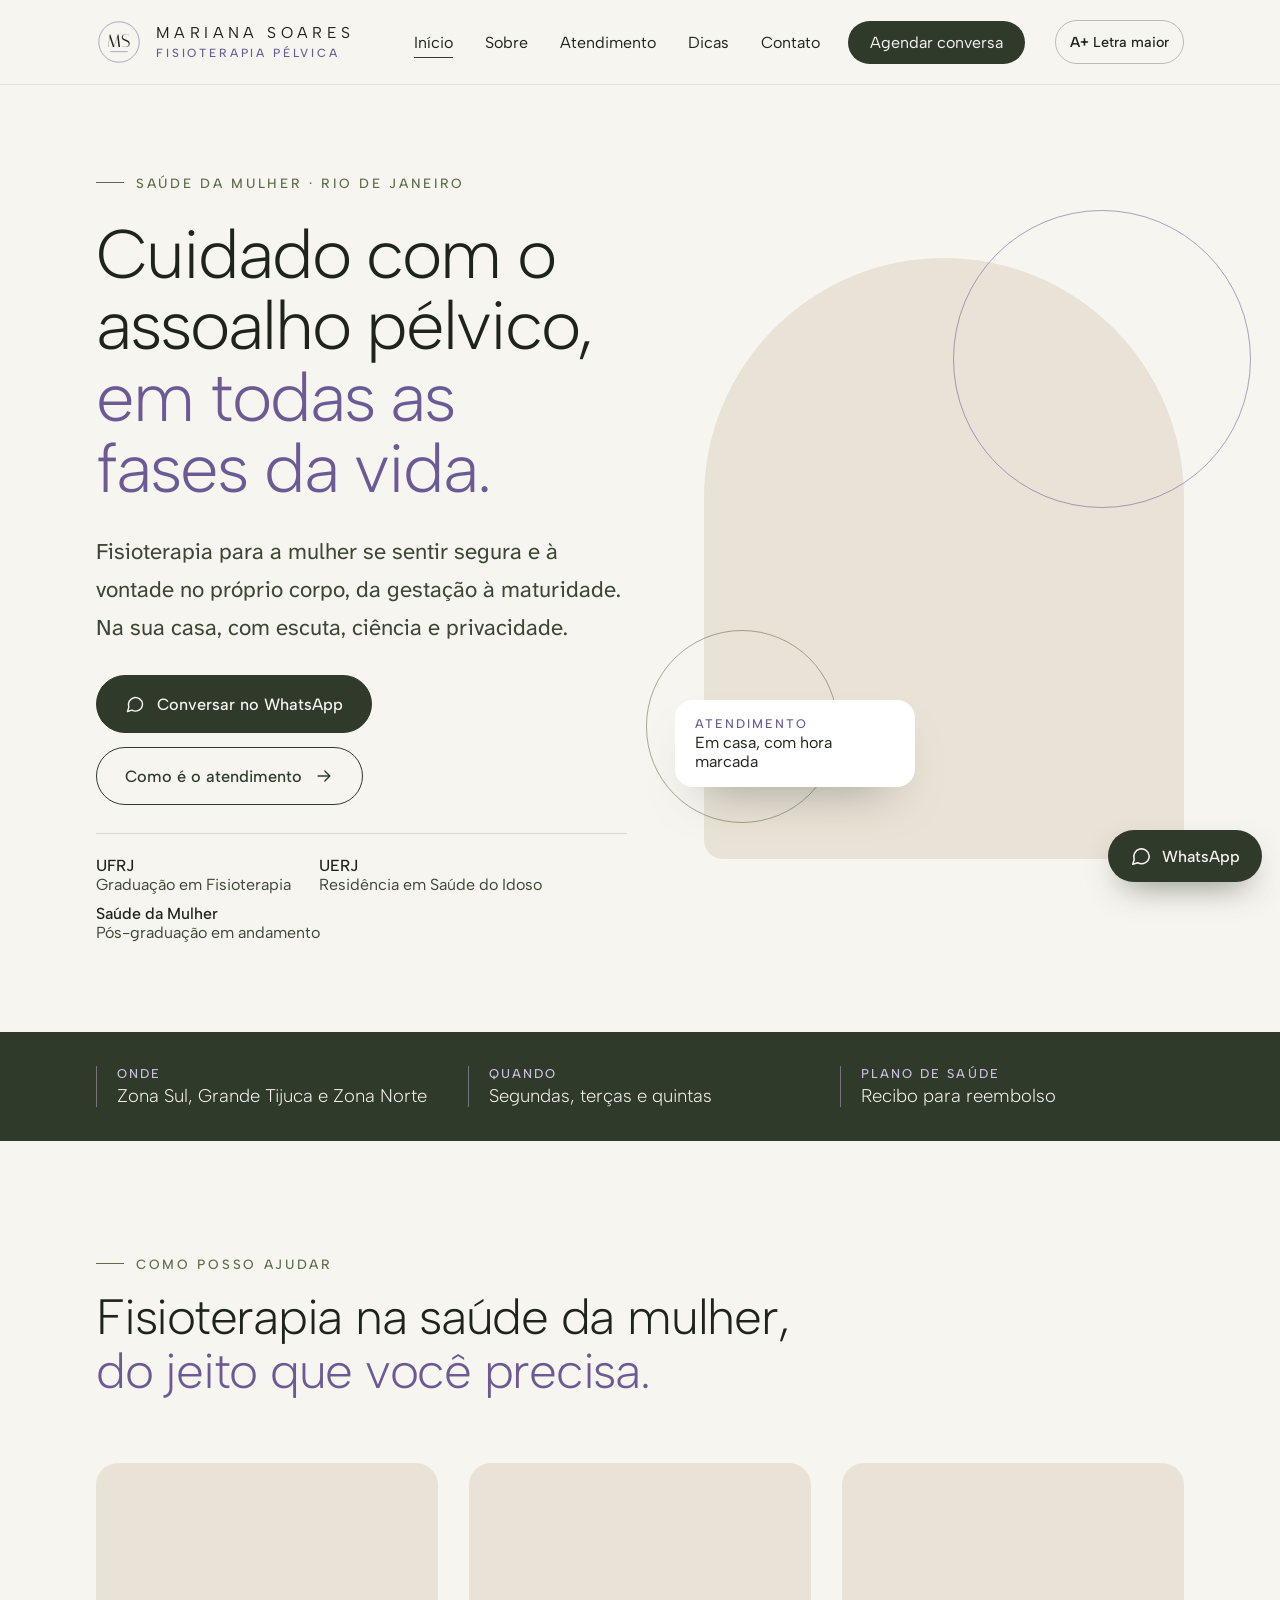
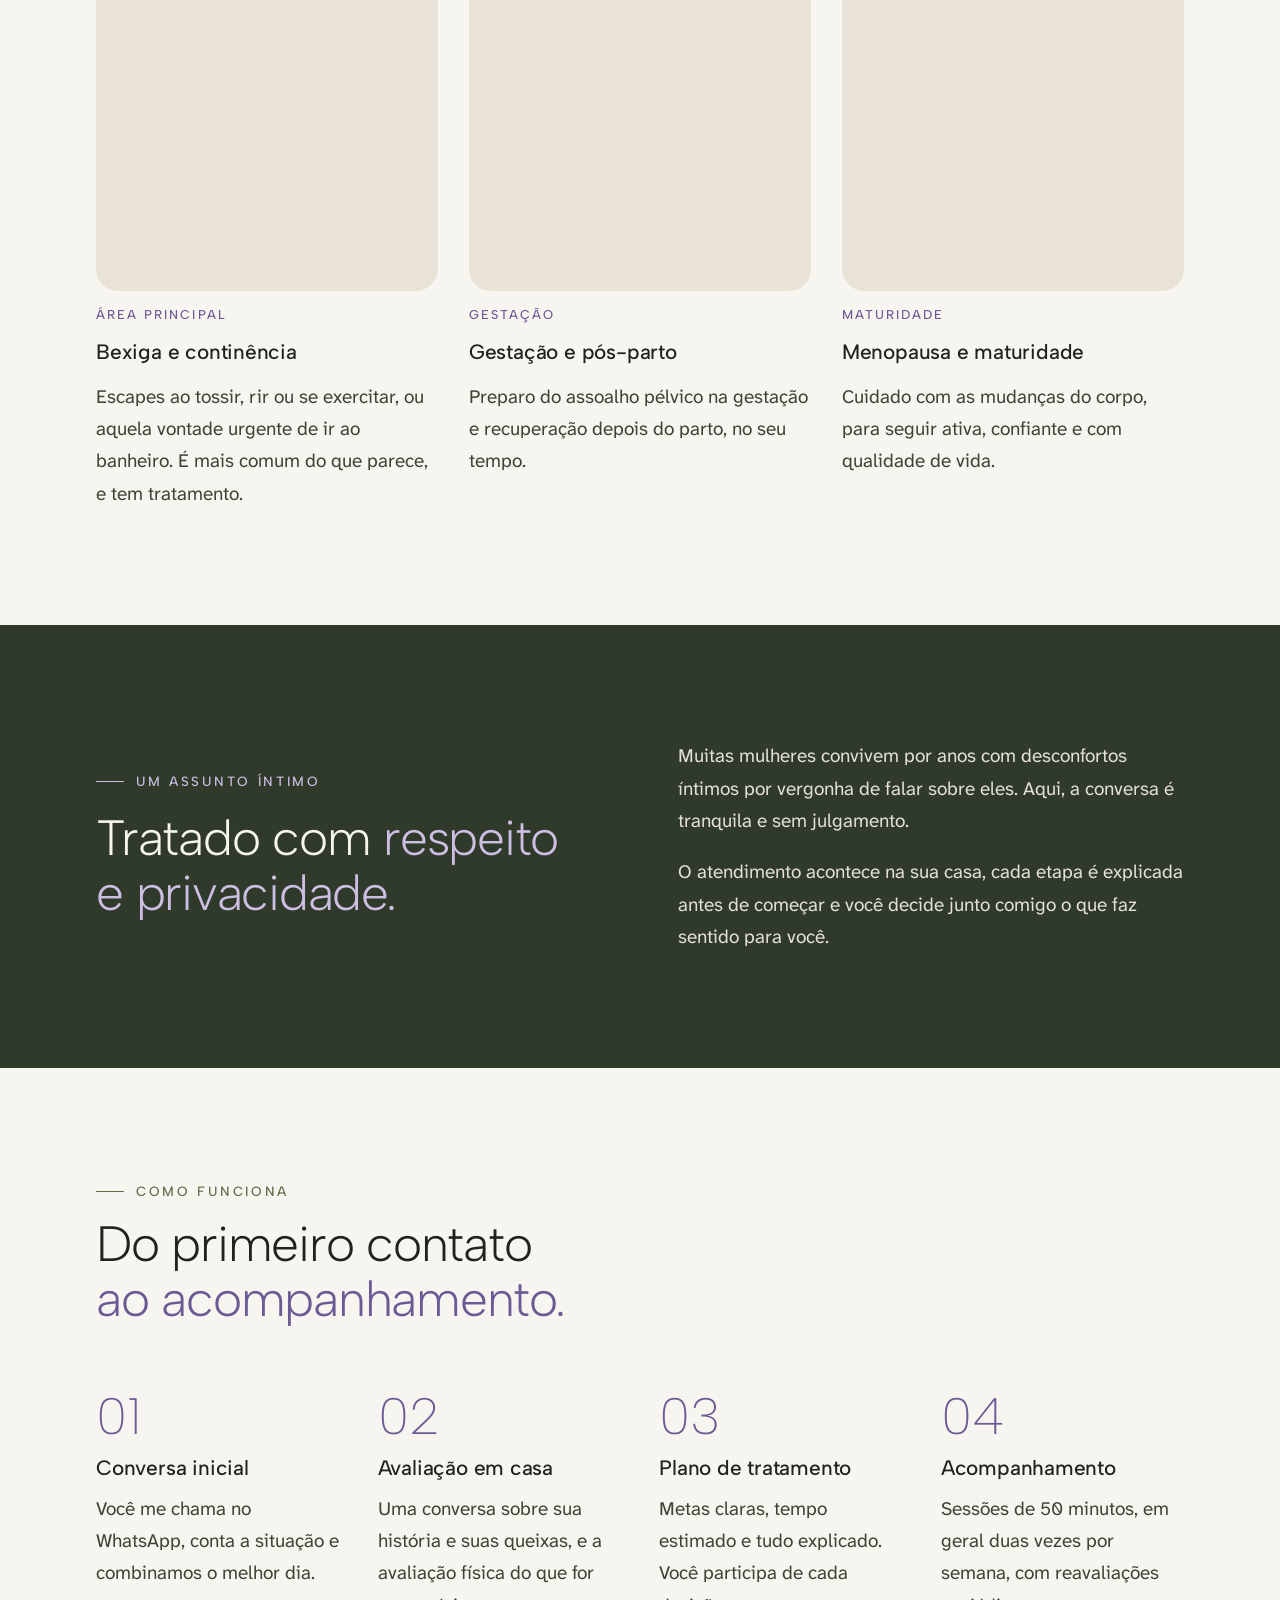
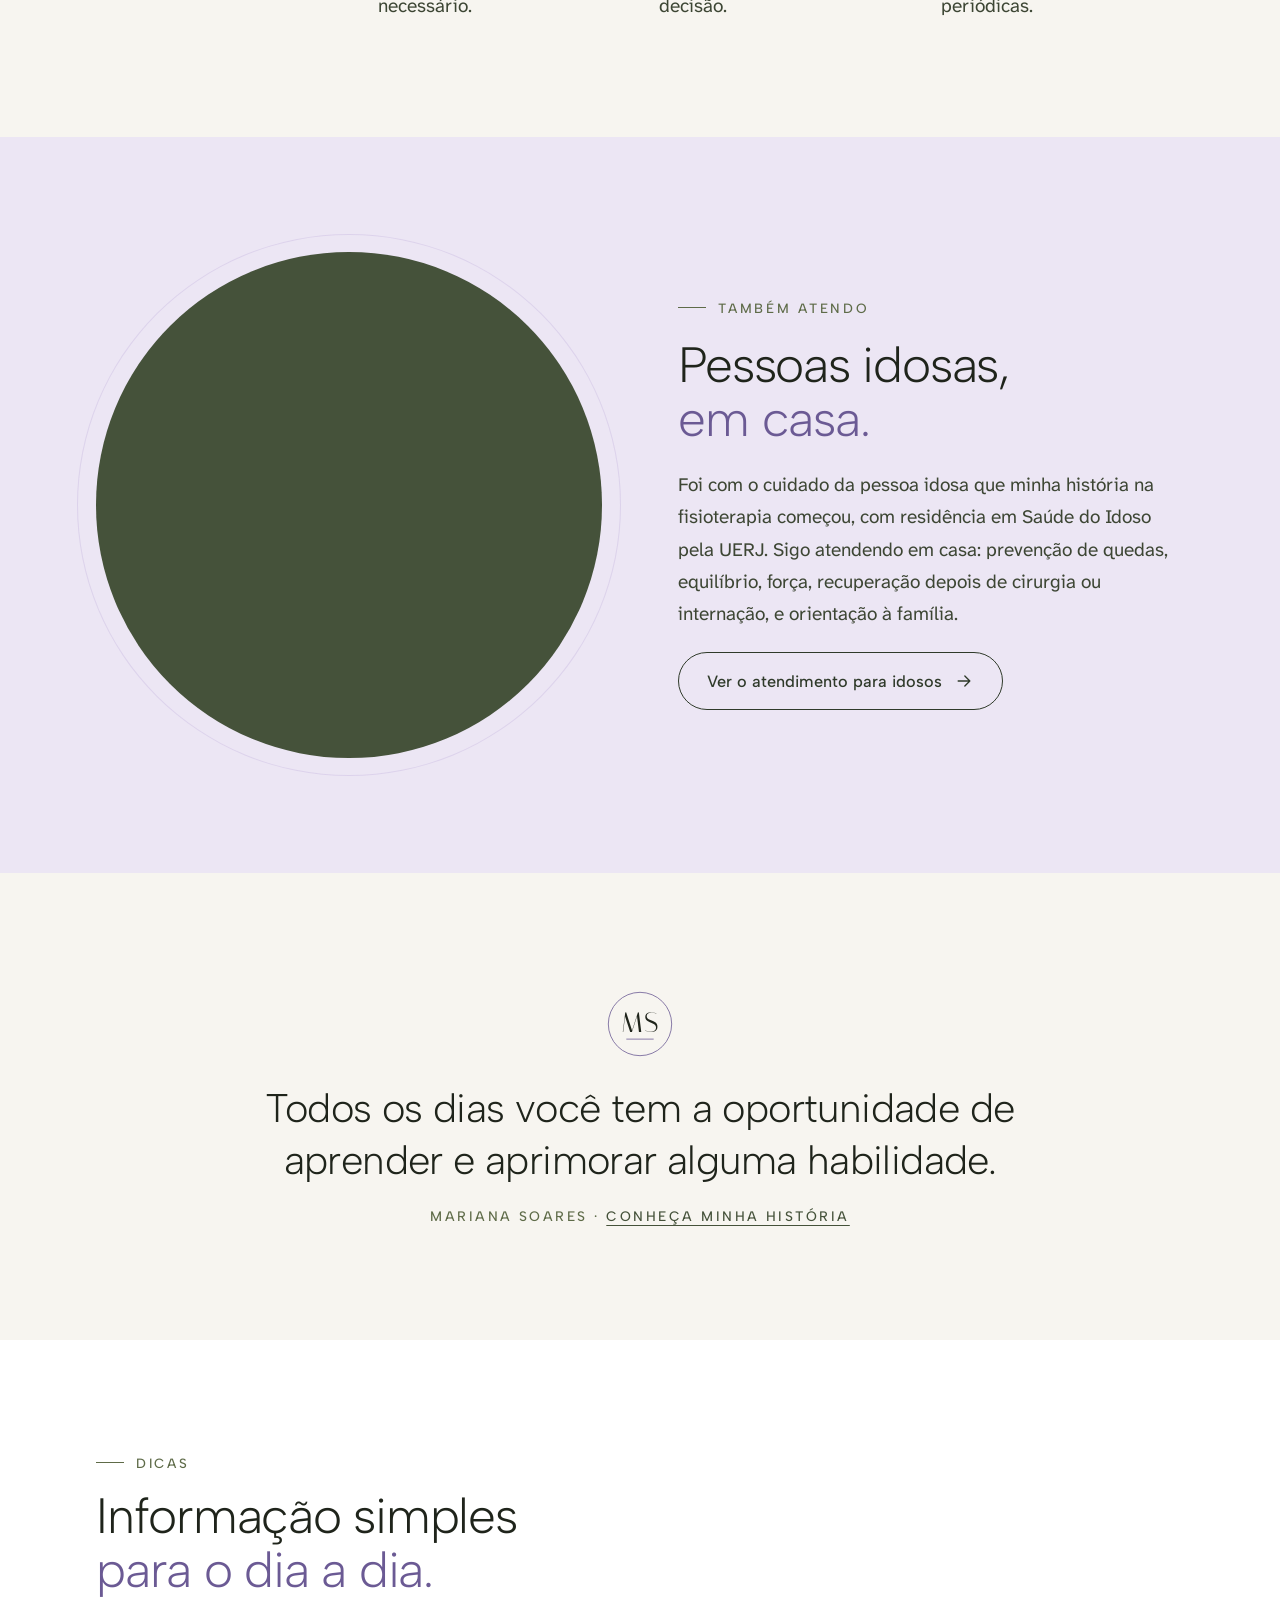
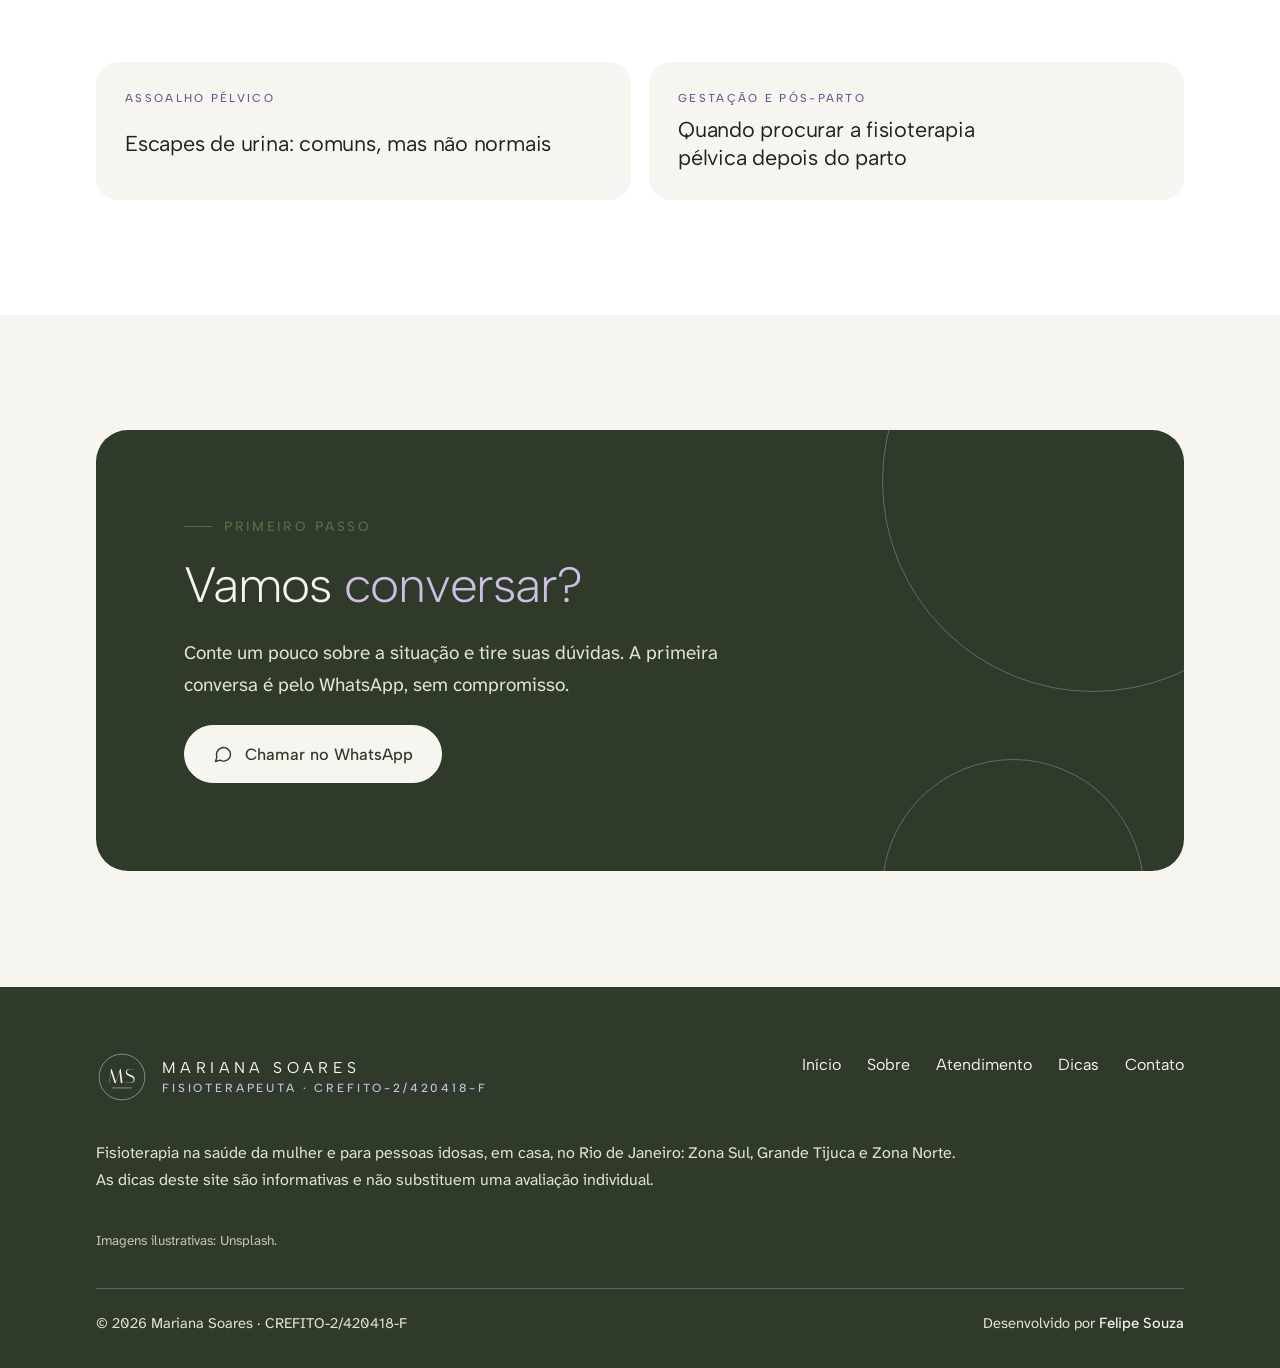
==== commit e40dd8e0: "v3.1: prévia de compartilhamento, dados estruturados, legibilidade, fotos novas e textos da home sua" ====
--- a/index.html
+++ b/index.html
@@ -7,6 +7,19 @@
 <meta name="description" content="Fisioterapia na saúde da mulher e no assoalho pélvico, com atendimento em casa no Rio de Janeiro. Também atende pessoas idosas.">
 <meta name="robots" content="noindex,nofollow">
 <meta name="theme-color" content="#2F3A2A">
+<link rel="canonical" href="https://mariana.csouzza.com/">
+<meta property="og:type" content="website">
+<meta property="og:locale" content="pt_BR">
+<meta property="og:site_name" content="Mariana Soares · Fisioterapia">
+<meta property="og:title" content="Mariana Soares · Fisioterapia pélvica e saúde da mulher">
+<meta property="og:description" content="Fisioterapia na saúde da mulher e no assoalho pélvico, com atendimento em casa no Rio de Janeiro. Também atende pessoas idosas.">
+<meta property="og:url" content="https://mariana.csouzza.com/">
+<meta property="og:image" content="https://mariana.csouzza.com/og.jpg">
+<meta property="og:image:width" content="1200">
+<meta property="og:image:height" content="630">
+<meta property="og:image:alt" content="Logo MS de Mariana Soares: Fisioterapia pélvica e saúde da mulher, atendimento em casa no Rio de Janeiro">
+<meta name="twitter:card" content="summary_large_image">
+<script type="application/ld+json">{"@context":"https://schema.org","@type":"Physiotherapy","@id":"https://mariana.csouzza.com/#mariana","name":"Mariana Soares · Fisioterapia","url":"https://mariana.csouzza.com/","image":"https://mariana.csouzza.com/og.jpg","logo":"https://mariana.csouzza.com/favicon.svg","description":"Fisioterapia na saúde da mulher e no assoalho pélvico, com atendimento em casa no Rio de Janeiro. Também atende pessoas idosas.","telephone":"+55-21-98864-4272","email":"msla.fisioterapia@gmail.com","sameAs":["https://www.instagram.com/fisioterapeuta_mariana/"],"priceRange":"Particular, com recibo para reembolso","areaServed":[{"@type":"Place","name":"Zona Sul, Rio de Janeiro"},{"@type":"Place","name":"Grande Tijuca, Rio de Janeiro"},{"@type":"Place","name":"Zona Norte, Rio de Janeiro"}],"openingHoursSpecification":[{"@type":"OpeningHoursSpecification","dayOfWeek":["Monday","Tuesday","Thursday"]}],"availableService":[{"@type":"MedicalTherapy","name":"Fisioterapia pélvica (assoalho pélvico)"},{"@type":"MedicalTherapy","name":"Saúde da bexiga e continência urinária"},{"@type":"MedicalTherapy","name":"Gestação e pós-parto"},{"@type":"MedicalTherapy","name":"Menopausa"},{"@type":"MedicalTherapy","name":"Fisioterapia para pessoas idosas em domicílio"}],"employee":{"@type":"Person","name":"Mariana Soares","jobTitle":"Fisioterapeuta","identifier":"CREFITO-2/420418-F","alumniOf":[{"@type":"CollegeOrUniversity","name":"Universidade Federal do Rio de Janeiro (UFRJ)"},{"@type":"CollegeOrUniversity","name":"Universidade do Estado do Rio de Janeiro (UERJ)"}],"knowsLanguage":["pt-BR","en"]}}</script>
 <link rel="icon" href="favicon.svg" type="image/svg+xml">
 <link rel="preconnect" href="https://fonts.googleapis.com">
 <link rel="preconnect" href="https://fonts.gstatic.com" crossorigin>
@@ -32,9 +45,9 @@
 <header class="top">
   <div class="wrap">
     <a class="brand" href="index.html" aria-label="Mariana Soares, Fisioterapia. Página inicial"><svg class="" viewBox="0 0 200 200" aria-hidden="true"><circle cx="100" cy="100" r="88" fill="none" stroke="#6B5A94" stroke-width="2.2"/><text x="100" y="123" text-anchor="middle" font-family="Italiana, serif" font-size="78" letter-spacing="2" fill="#1F241B">MS</text><path d="M62 142h76" stroke="#6B5A94" stroke-width="2.2"/></svg><div><b>Mariana Soares</b><span>Fisioterapia pélvica</span></div></a>
+    <button class="fontbtn" id="fontbtn" aria-pressed="false" aria-label="Letra maior" title="Aumentar o tamanho das letras"><span class="fb-a">A+</span><span class="fb-l"> Letra maior</span></button>
     <button class="menubtn" id="menubtn" aria-expanded="false" aria-controls="nav">Menu</button>
     <nav class="nav" id="nav" aria-label="Principal"><a href="index.html" aria-current=page>Início</a><a href="sobre.html">Sobre</a><a href="atendimento.html">Atendimento</a><a href="dicas.html">Dicas</a><a href="contato.html">Contato</a>
-      <button class="fontbtn" id="fontbtn" aria-pressed="false" title="Aumentar o tamanho das letras">A+ Letra maior</button>
       <a class="navcta" href="https://wa.me/5521988644272?text=Ol%C3%A1%2C%20Mariana%21%20Vim%20pelo%20site%20e%20gostaria%20de%20saber%20mais%20sobre%20o%20atendimento." target="_blank" rel="noopener">Agendar conversa</a>
     </nav>
   </div>
@@ -45,7 +58,7 @@
   <div class="text">
     <span class="kicker">Saúde da mulher · Rio de Janeiro</span>
     <h1>Cuidado com o assoalho pélvico, <em>em todas as fases da vida.</em></h1>
-    <p class="lead">Fisioterapia para perda de urina, gestação e pós-parto, menopausa e outras queixas íntimas. Com escuta, ciência e privacidade, na sua casa.</p>
+    <p class="lead">Fisioterapia para a mulher se sentir segura e à vontade no próprio corpo, da gestação à maturidade. Na sua casa, com escuta, ciência e privacidade.</p>
     <div class="row">
       <a class="btn" href="https://wa.me/5521988644272?text=Ol%C3%A1%2C%20Mariana%21%20Vim%20pelo%20site%20e%20gostaria%20de%20saber%20mais%20sobre%20o%20atendimento." target="_blank" rel="noopener"><svg viewBox="0 0 24 24" fill="none" stroke="currentColor" stroke-width="1.7" stroke-linecap="round" stroke-linejoin="round" aria-hidden="true"><path d="M21 12a8.5 8.5 0 0 1-12.6 7.4L3 21l1.6-5.2A8.5 8.5 0 1 1 21 12Z"/></svg> Conversar no WhatsApp</a>
       <a class="btn ghost" href="atendimento.html">Como é o atendimento <svg viewBox="0 0 24 24" fill="none" stroke="currentColor" stroke-width="1.6" stroke-linecap="round" stroke-linejoin="round" aria-hidden="true"><path d="M5 12h14M13 6l6 6-6 6"/></svg></a>
@@ -53,7 +66,7 @@
     <div class="creds"><span><b>UFRJ</b>Graduação em Fisioterapia</span><span><b>UERJ</b>Residência em Saúde do Idoso</span><span><b>Saúde da Mulher</b>Pós-graduação em andamento</span></div>
   </div>
   <div class="visual">
-    <div class="ph"><img src="https://images.unsplash.com/photo-1552650272-b8a34e21bc4b?auto=format&fit=crop&q=72&w=1000" srcset="https://images.unsplash.com/photo-1552650272-b8a34e21bc4b?auto=format&fit=crop&q=72&w=600 600w, https://images.unsplash.com/photo-1552650272-b8a34e21bc4b?auto=format&fit=crop&q=72&w=1000 1000w, https://images.unsplash.com/photo-1552650272-b8a34e21bc4b?auto=format&fit=crop&q=72&w=1600 1600w" sizes="(max-width:900px) 100vw, 50vw" alt="Mulher se alongando em casa, perto de uma janela iluminada" fetchpriority=high decoding="async"></div>
+    <div class="ph"><img src="https://images.unsplash.com/photo-1592967547589-e94f6cd77af9?auto=format&fit=crop&q=72&w=1000" srcset="https://images.unsplash.com/photo-1592967547589-e94f6cd77af9?auto=format&fit=crop&q=72&w=600 600w, https://images.unsplash.com/photo-1592967547589-e94f6cd77af9?auto=format&fit=crop&q=72&w=1000 1000w, https://images.unsplash.com/photo-1592967547589-e94f6cd77af9?auto=format&fit=crop&q=72&w=1600 1600w" sizes="(max-width:900px) 100vw, 50vw" alt="Mulher sentada no chão de madeira de casa, na luz da janela" fetchpriority=high decoding="async"></div>
     <span class="ring"></span><span class="ring two"></span>
     <div class="badge"><small>Atendimento</small><span>Em casa, com hora marcada</span></div>
   </div>
@@ -68,16 +81,16 @@
 <section class="s"><div class="wrap">
   <div class="s-head reveal"><span class="kicker">Como posso ajudar</span><h2>Fisioterapia na saúde da mulher, <em>do jeito que você precisa.</em></h2></div>
   <div class="cards">
-    <a class="card reveal" href="atendimento.html#mulher"><div class="ph"><img src="https://images.unsplash.com/photo-1758272421829-7028296dee8f?auto=format&fit=crop&q=72&w=1000" srcset="https://images.unsplash.com/photo-1758272421829-7028296dee8f?auto=format&fit=crop&q=72&w=600 600w, https://images.unsplash.com/photo-1758272421829-7028296dee8f?auto=format&fit=crop&q=72&w=1000 1000w, https://images.unsplash.com/photo-1758272421829-7028296dee8f?auto=format&fit=crop&q=72&w=1600 1600w" sizes="(max-width:900px) 100vw, 50vw" alt="Mulher fazendo alongamento em casa" loading=lazy decoding="async"></div><span class="tag">Área principal</span><h3>Perda de urina e bexiga</h3><p>Escapes ao tossir, rir ou fazer exercício, urgência para ir ao banheiro. Tem tratamento, e ele começa por uma conversa.</p></a>
-    <a class="card reveal" href="atendimento.html#mulher"><div class="ph"><img src="https://images.unsplash.com/photo-1457342813143-a1ae27448a82?auto=format&fit=crop&q=72&w=1000" srcset="https://images.unsplash.com/photo-1457342813143-a1ae27448a82?auto=format&fit=crop&q=72&w=600 600w, https://images.unsplash.com/photo-1457342813143-a1ae27448a82?auto=format&fit=crop&q=72&w=1000 1000w, https://images.unsplash.com/photo-1457342813143-a1ae27448a82?auto=format&fit=crop&q=72&w=1600 1600w" sizes="(max-width:900px) 100vw, 50vw" alt="Mãos sobre a barriga de uma gestante" loading=lazy decoding="async"></div><span class="tag">Gestação</span><h3>Gestação e pós-parto</h3><p>Preparo do assoalho pélvico na gestação e recuperação depois do parto, no seu tempo.</p></a>
-    <a class="card reveal" href="atendimento.html#mulher"><div class="ph"><img src="https://images.unsplash.com/photo-1758272422576-aed8fde4cc55?auto=format&fit=crop&q=72&w=1000" srcset="https://images.unsplash.com/photo-1758272422576-aed8fde4cc55?auto=format&fit=crop&q=72&w=600 600w, https://images.unsplash.com/photo-1758272422576-aed8fde4cc55?auto=format&fit=crop&q=72&w=1000 1000w, https://images.unsplash.com/photo-1758272422576-aed8fde4cc55?auto=format&fit=crop&q=72&w=1600 1600w" sizes="(max-width:900px) 100vw, 50vw" alt="Mulher sentada em posição de meditação" loading=lazy decoding="async"></div><span class="tag">Maturidade</span><h3>Menopausa e maturidade</h3><p>Cuidado com as mudanças do corpo, para seguir ativa, confiante e com qualidade de vida.</p></a>
+    <a class="card reveal" href="atendimento.html#mulher"><div class="ph"><img src="https://images.unsplash.com/photo-1698891668295-13c6de80aab5?auto=format&fit=crop&q=72&w=1000" srcset="https://images.unsplash.com/photo-1698891668295-13c6de80aab5?auto=format&fit=crop&q=72&w=600 600w, https://images.unsplash.com/photo-1698891668295-13c6de80aab5?auto=format&fit=crop&q=72&w=1000 1000w, https://images.unsplash.com/photo-1698891668295-13c6de80aab5?auto=format&fit=crop&q=72&w=1600 1600w" sizes="(max-width:900px) 100vw, 50vw" alt="Mulher de óculos se alongando no sofá de casa" loading=lazy decoding="async"></div><span class="tag">Área principal</span><h3>Bexiga e continência</h3><p>Escapes ao tossir, rir ou se exercitar, ou aquela vontade urgente de ir ao banheiro. É mais comum do que parece, e tem tratamento.</p></a>
+    <a class="card reveal" href="atendimento.html#mulher"><div class="ph"><img src="https://images.unsplash.com/photo-1710897778352-91c9382369bc?auto=format&fit=crop&q=72&w=1000" srcset="https://images.unsplash.com/photo-1710897778352-91c9382369bc?auto=format&fit=crop&q=72&w=600 600w, https://images.unsplash.com/photo-1710897778352-91c9382369bc?auto=format&fit=crop&q=72&w=1000 1000w, https://images.unsplash.com/photo-1710897778352-91c9382369bc?auto=format&fit=crop&q=72&w=1600 1600w" sizes="(max-width:900px) 100vw, 50vw" alt="Gestante sorrindo em casa, com a mão na lombar" loading=lazy decoding="async"></div><span class="tag">Gestação</span><h3>Gestação e pós-parto</h3><p>Preparo do assoalho pélvico na gestação e recuperação depois do parto, no seu tempo.</p></a>
+    <a class="card reveal" href="atendimento.html#mulher"><div class="ph"><img src="https://images.unsplash.com/photo-1728507523243-625ed7c61308?auto=format&fit=crop&q=72&w=1000" srcset="https://images.unsplash.com/photo-1728507523243-625ed7c61308?auto=format&fit=crop&q=72&w=600 600w, https://images.unsplash.com/photo-1728507523243-625ed7c61308?auto=format&fit=crop&q=72&w=1000 1000w, https://images.unsplash.com/photo-1728507523243-625ed7c61308?auto=format&fit=crop&q=72&w=1600 1600w" sizes="(max-width:900px) 100vw, 50vw" alt="Mulher madura sorrindo, com a mão no rosto" loading=lazy decoding="async"></div><span class="tag">Maturidade</span><h3>Menopausa e maturidade</h3><p>Cuidado com as mudanças do corpo, para seguir ativa, confiante e com qualidade de vida.</p></a>
   </div>
 </div></section>
 
 <section class="s dark"><div class="wrap split">
   <div class="reveal" style="display:grid;gap:22px"><span class="kicker">Um assunto íntimo</span><h2>Tratado com <em>respeito e privacidade.</em></h2></div>
   <div class="prose reveal">
-    <p>Muitas mulheres convivem por anos com perda de urina, dor ou desconforto por vergonha de falar sobre isso. Aqui, a conversa é tranquila e sem julgamento.</p>
+    <p>Muitas mulheres convivem por anos com desconfortos íntimos por vergonha de falar sobre eles. Aqui, a conversa é tranquila e sem julgamento.</p>
     <p>O atendimento acontece na sua casa, cada etapa é explicada antes de começar e você decide junto comigo o que faz sentido para você.</p>
   </div>
 </div></section>
@@ -93,7 +106,7 @@
 </div></section>
 
 <section class="s lav" id="idosos"><div class="wrap split">
-  <div class="circle-wrap reveal"><div class="circle-ph"><img src="https://images.unsplash.com/photo-1765896387398-1e1ae8d2eb85?auto=format&fit=crop&q=72&w=1000" srcset="https://images.unsplash.com/photo-1765896387398-1e1ae8d2eb85?auto=format&fit=crop&q=72&w=600 600w, https://images.unsplash.com/photo-1765896387398-1e1ae8d2eb85?auto=format&fit=crop&q=72&w=1000 1000w, https://images.unsplash.com/photo-1765896387398-1e1ae8d2eb85?auto=format&fit=crop&q=72&w=1600 1600w" sizes="(max-width:900px) 100vw, 50vw" alt="Cuidadora conversando com uma senhora idosa em casa" loading=lazy decoding="async"></div></div>
+  <div class="circle-wrap reveal"><div class="circle-ph"><img src="https://images.unsplash.com/photo-1706806593440-53c9dab6d39f?auto=format&fit=crop&q=72&w=1000" srcset="https://images.unsplash.com/photo-1706806593440-53c9dab6d39f?auto=format&fit=crop&q=72&w=600 600w, https://images.unsplash.com/photo-1706806593440-53c9dab6d39f?auto=format&fit=crop&q=72&w=1000 1000w, https://images.unsplash.com/photo-1706806593440-53c9dab6d39f?auto=format&fit=crop&q=72&w=1600 1600w" sizes="(max-width:900px) 100vw, 50vw" alt="Mulher jovem e uma senhora conversando e rindo no sofá de casa" loading=lazy decoding="async"></div></div>
   <div class="reveal" style="display:grid;gap:22px">
     <span class="kicker">Também atendo</span><h2>Pessoas idosas, <em>em casa.</em></h2>
     <div class="prose"><p>Foi com o cuidado da pessoa idosa que minha história na fisioterapia começou, com residência em Saúde do Idoso pela UERJ. Sigo atendendo em casa: prevenção de quedas, equilíbrio, força, recuperação depois de cirurgia ou internação, e orientação à família.</p></div>
@@ -110,7 +123,7 @@
 <section class="s paper"><div class="wrap">
   <div class="s-head reveal"><span class="kicker">Dicas</span><h2>Informação simples <em>para o dia a dia.</em></h2></div>
   <div class="toc">
-    <a class="reveal" href="dicas.html#continencia" style="background:var(--ivory)"><small>Assoalho pélvico</small><h3>Perder urina não é normal, em nenhuma idade</h3></a>
+    <a class="reveal" href="dicas.html#continencia" style="background:var(--ivory)"><small>Assoalho pélvico</small><h3>Escapes de urina: comuns, mas não normais</h3></a>
     <a class="reveal" href="dicas.html#pos-parto" style="background:var(--ivory)"><small>Gestação e pós-parto</small><h3>Quando procurar a fisioterapia pélvica depois do parto</h3></a>
   </div>
 </div></section>
@@ -138,7 +151,7 @@
   var b=document.getElementById("menubtn"),n=document.getElementById("nav");
   b.addEventListener("click",function(){var o=n.classList.toggle("open");b.setAttribute("aria-expanded",o);b.textContent=o?"Fechar":"Menu"});
   var f=document.getElementById("fontbtn"),r=document.documentElement;
-  function sync(){var g=r.classList.contains("grande");f.setAttribute("aria-pressed",g);f.textContent=g?"A– Letra normal":"A+ Letra maior"}
+  function sync(){var g=r.classList.contains("grande");f.setAttribute("aria-pressed",g);f.querySelector(".fb-a").textContent=g?"A–":"A+";f.querySelector(".fb-l").textContent=g?" Letra normal":" Letra maior";f.title=g?"Voltar ao tamanho normal das letras":"Aumentar o tamanho das letras"}
   f.addEventListener("click",function(){r.classList.toggle("grande");try{localStorage.setItem("letra",r.classList.contains("grande")?"grande":"normal")}catch(e){}sync()});
   sync();
   var els=document.querySelectorAll(".reveal");
--- a/style.css
+++ b/style.css
@@ -56,16 +56,16 @@
 .brand b{display:block;font:400 .98rem var(--display);letter-spacing:.28em;text-transform:uppercase;line-height:1.2}
 .brand span{display:block;font:500 .66rem var(--display);letter-spacing:.3em;text-transform:uppercase;color:var(--lav-ink);margin-top:3px}
 .nav{display:flex;align-items:center;gap:4px;margin-left:auto}
-.nav a{position:relative;font:400 1rem var(--display);color:var(--ink);text-decoration:none;padding:10px 14px}
+.nav a{white-space:nowrap;position:relative;font:400 1rem var(--display);color:var(--ink);text-decoration:none;padding:10px 14px}
 .nav a::after{content:"";position:absolute;left:14px;right:14px;bottom:4px;height:1px;background:var(--olive-900);transform:scaleX(0);transform-origin:left;transition:transform .3s}
 .nav a:hover::after,.nav a[aria-current=page]::after{transform:scaleX(1)}
 .nav .navcta{margin-left:10px;background:var(--olive-900);color:var(--ivory);border-radius:999px;padding:12px 22px}
 .nav .navcta::after{display:none}
 .nav .navcta:hover{background:var(--olive-700);color:#fff}
-.fontbtn{font:500 .9rem var(--display);background:transparent;color:var(--ink);border:1px solid color-mix(in srgb,var(--olive-900) 30%,transparent);border-radius:999px;padding:9px 14px;min-height:44px;cursor:pointer;margin-left:6px}
+.fontbtn{white-space:nowrap;font:500 .9rem var(--display);background:transparent;color:var(--ink);border:1px solid color-mix(in srgb,var(--olive-900) 30%,transparent);border-radius:999px;padding:9px 14px;min-height:44px;cursor:pointer;margin-left:6px}
 .fontbtn[aria-pressed=true]{background:var(--lav-200)}
 .menubtn{display:none;font:500 1rem var(--display);background:var(--olive-900);color:var(--ivory);border:0;border-radius:999px;padding:12px 20px;min-height:48px;cursor:pointer}
-@media (max-width:1020px){
+@media (max-width:1180px){
   .menubtn{display:inline-flex;margin-left:auto}
   .nav{display:none;position:absolute;left:0;right:0;top:100%;background:var(--ivory);border-bottom:1px solid var(--sand);flex-direction:column;align-items:stretch;padding:12px clamp(20px,5vw,56px) 24px;gap:2px}
   .nav.open{display:flex}
@@ -253,3 +253,28 @@
   .brand span{font-size:.6rem;letter-spacing:.2em}
   .menubtn{padding:10px 18px;min-height:46px}
 }
+
+/* ---------- v3.1 · legibilidade (10/10/2026) ---------- */
+/* rótulos em maiúsculas: mínimo ~12,5px e espaçamento menor */
+.kicker{font-size:.84rem;letter-spacing:.2em}
+.band small,.card .tag,.feature .tag{font-size:.8rem;letter-spacing:.16em}
+.visual .badge small{font-size:.78rem;letter-spacing:.16em}
+.quote cite{font-size:.86rem;letter-spacing:.18em}
+.pslot{font-size:.84rem}
+.brand span{font-size:.74rem;letter-spacing:.24em}
+.creds{font-size:1rem}
+/* botão A+ fica no topo, fora do menu */
+.top .fontbtn{order:3;margin-left:6px}
+.top .nav{order:2}
+.top .menubtn{order:4}
+.fb-a{font-weight:600}
+@media (max-width:1180px){
+  .top .fontbtn{margin:0 0 0 auto;align-self:center}
+  .top .menubtn{margin-left:0}
+}
+@media (max-width:560px){
+  .brand b{font-size:.9rem;letter-spacing:.14em}
+  .brand span{font-size:.68rem;letter-spacing:.16em}
+  .top .fontbtn{padding:9px 13px;min-height:46px;font-size:1rem}
+  .fb-l{position:absolute;width:1px;height:1px;overflow:hidden;clip:rect(0 0 0 0);white-space:nowrap}
+}
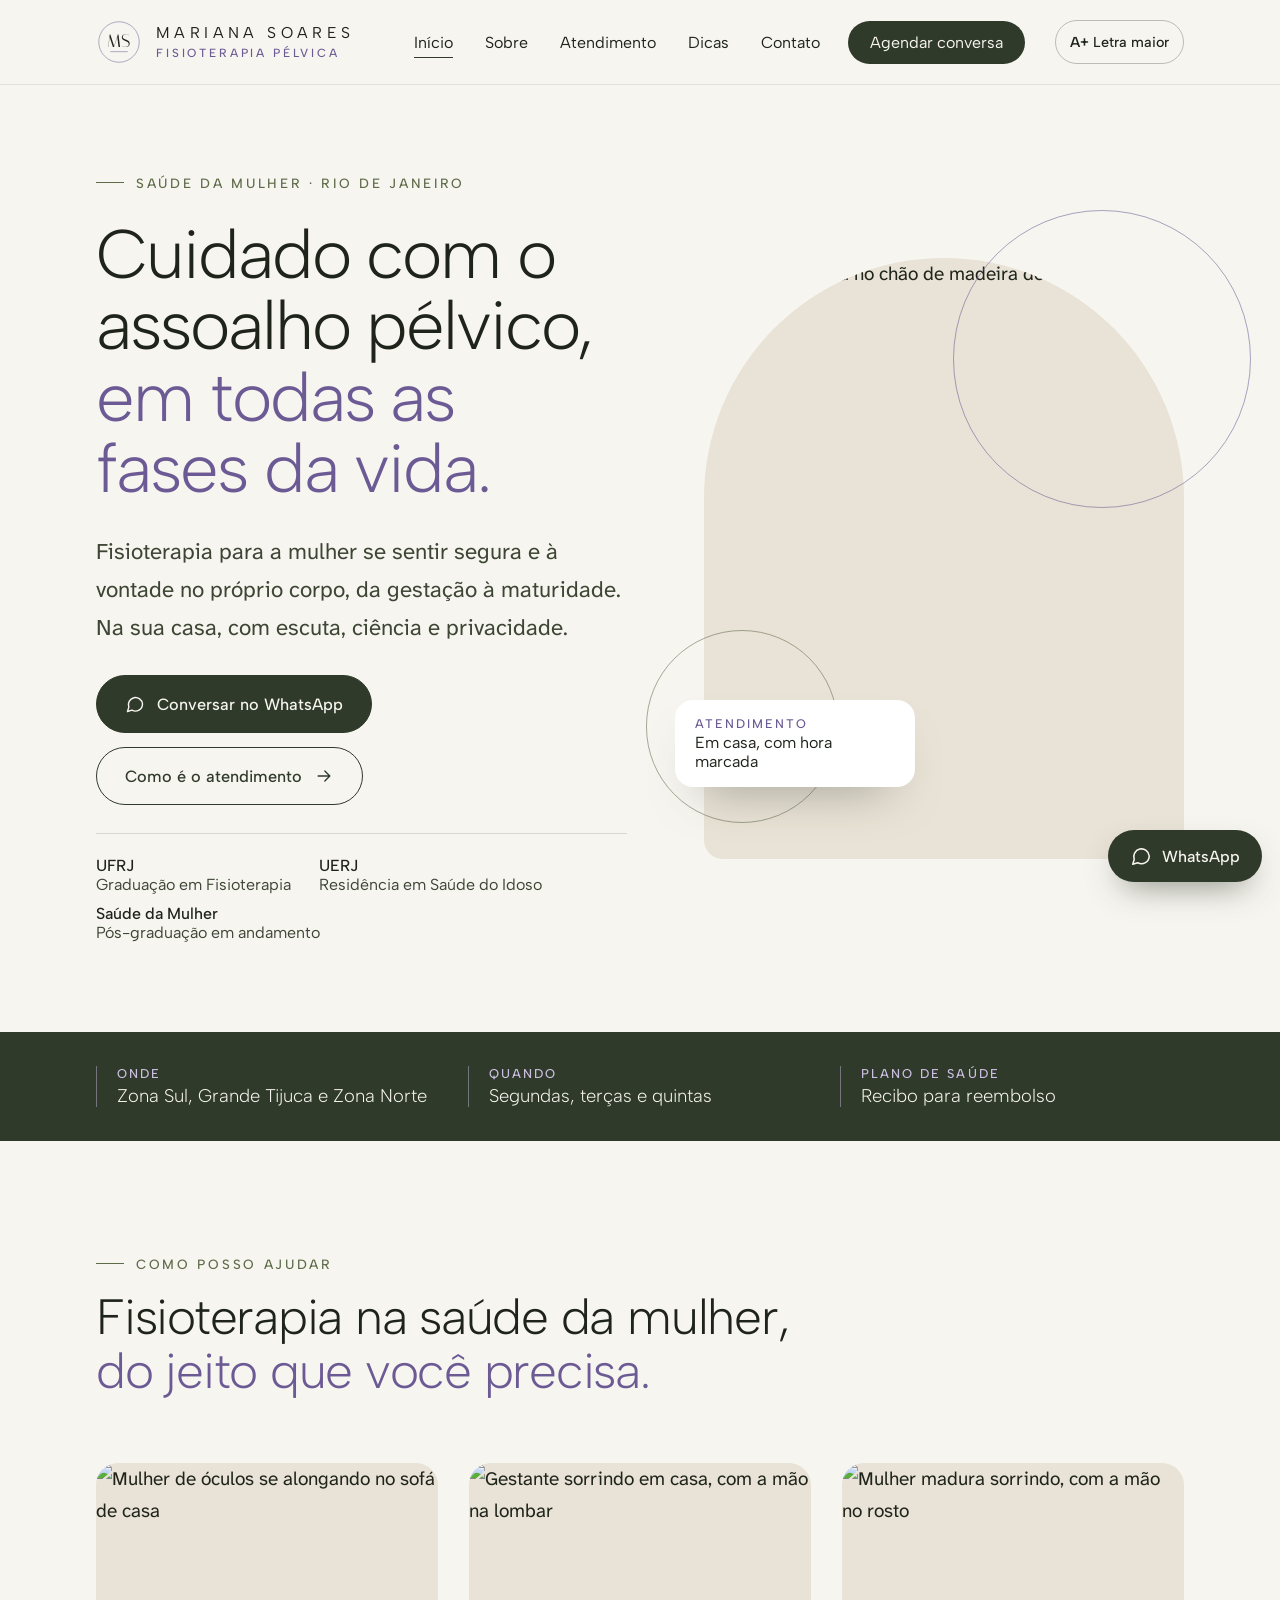
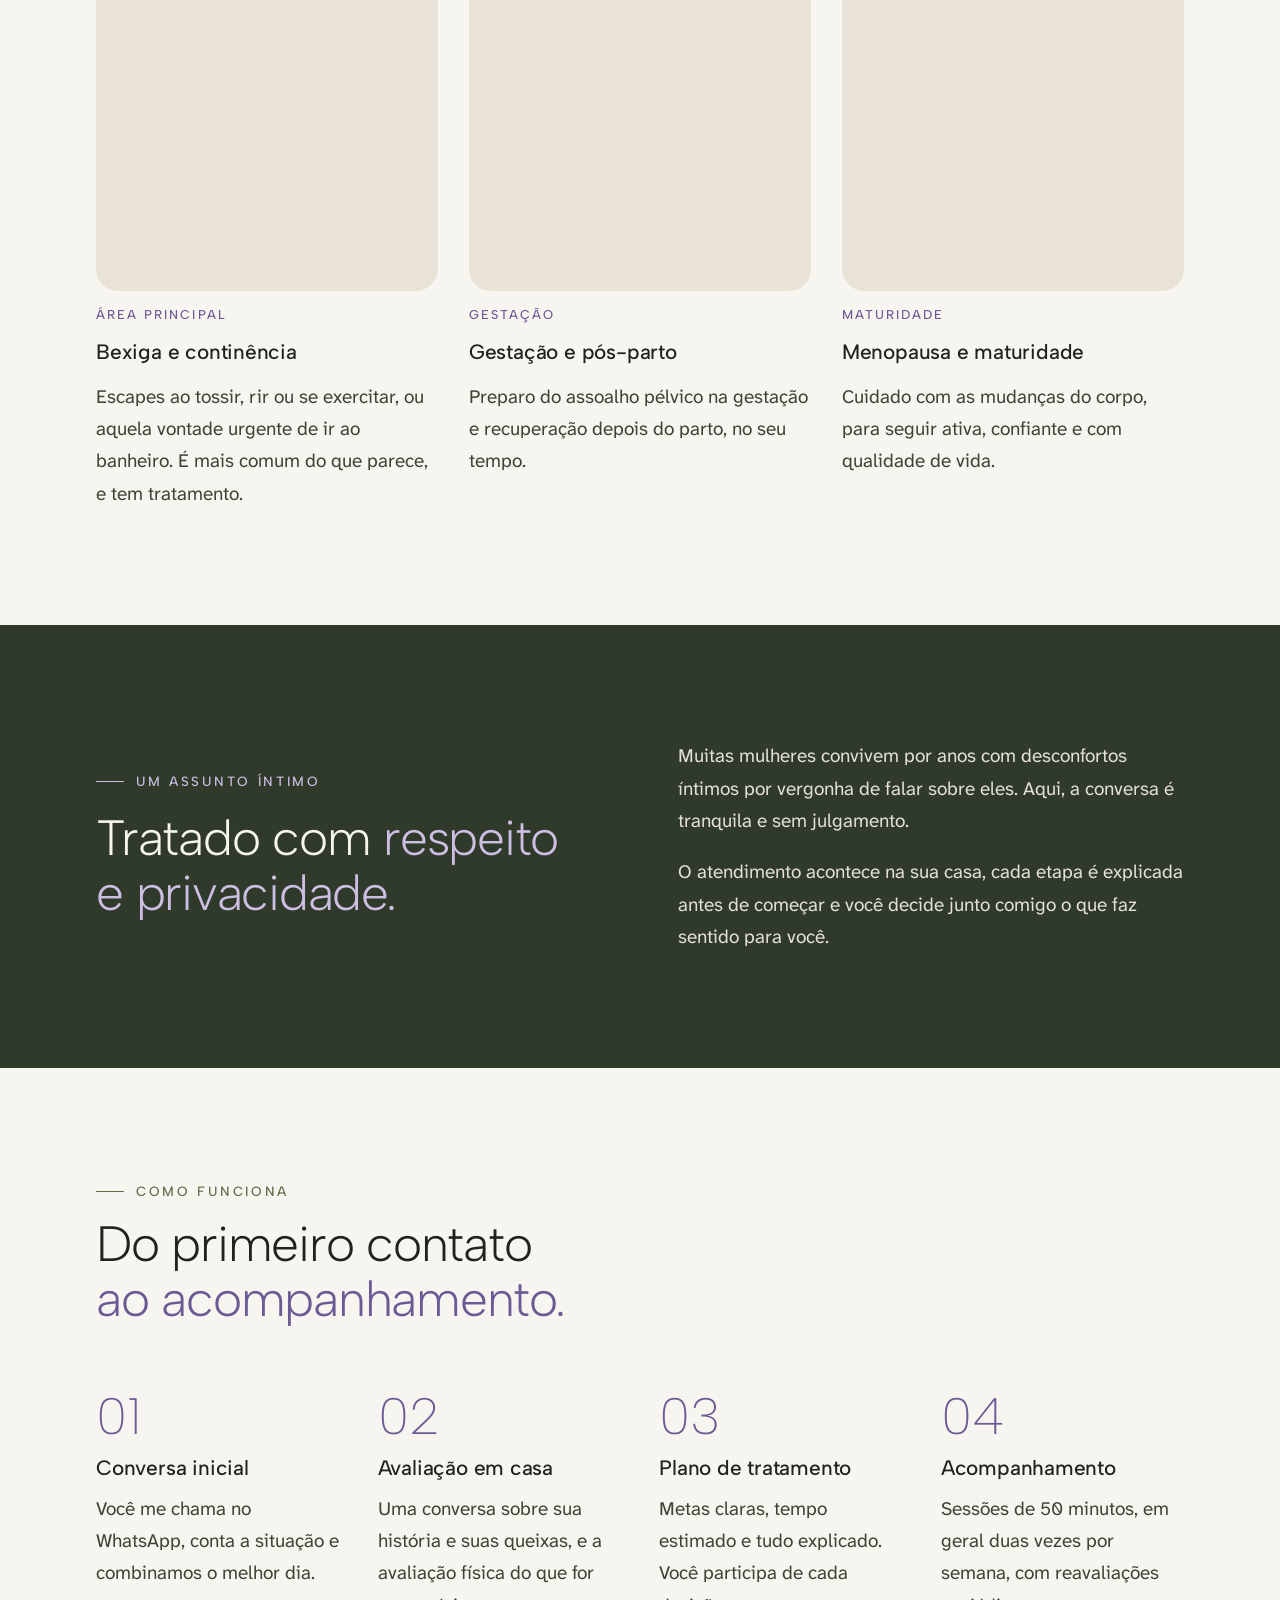
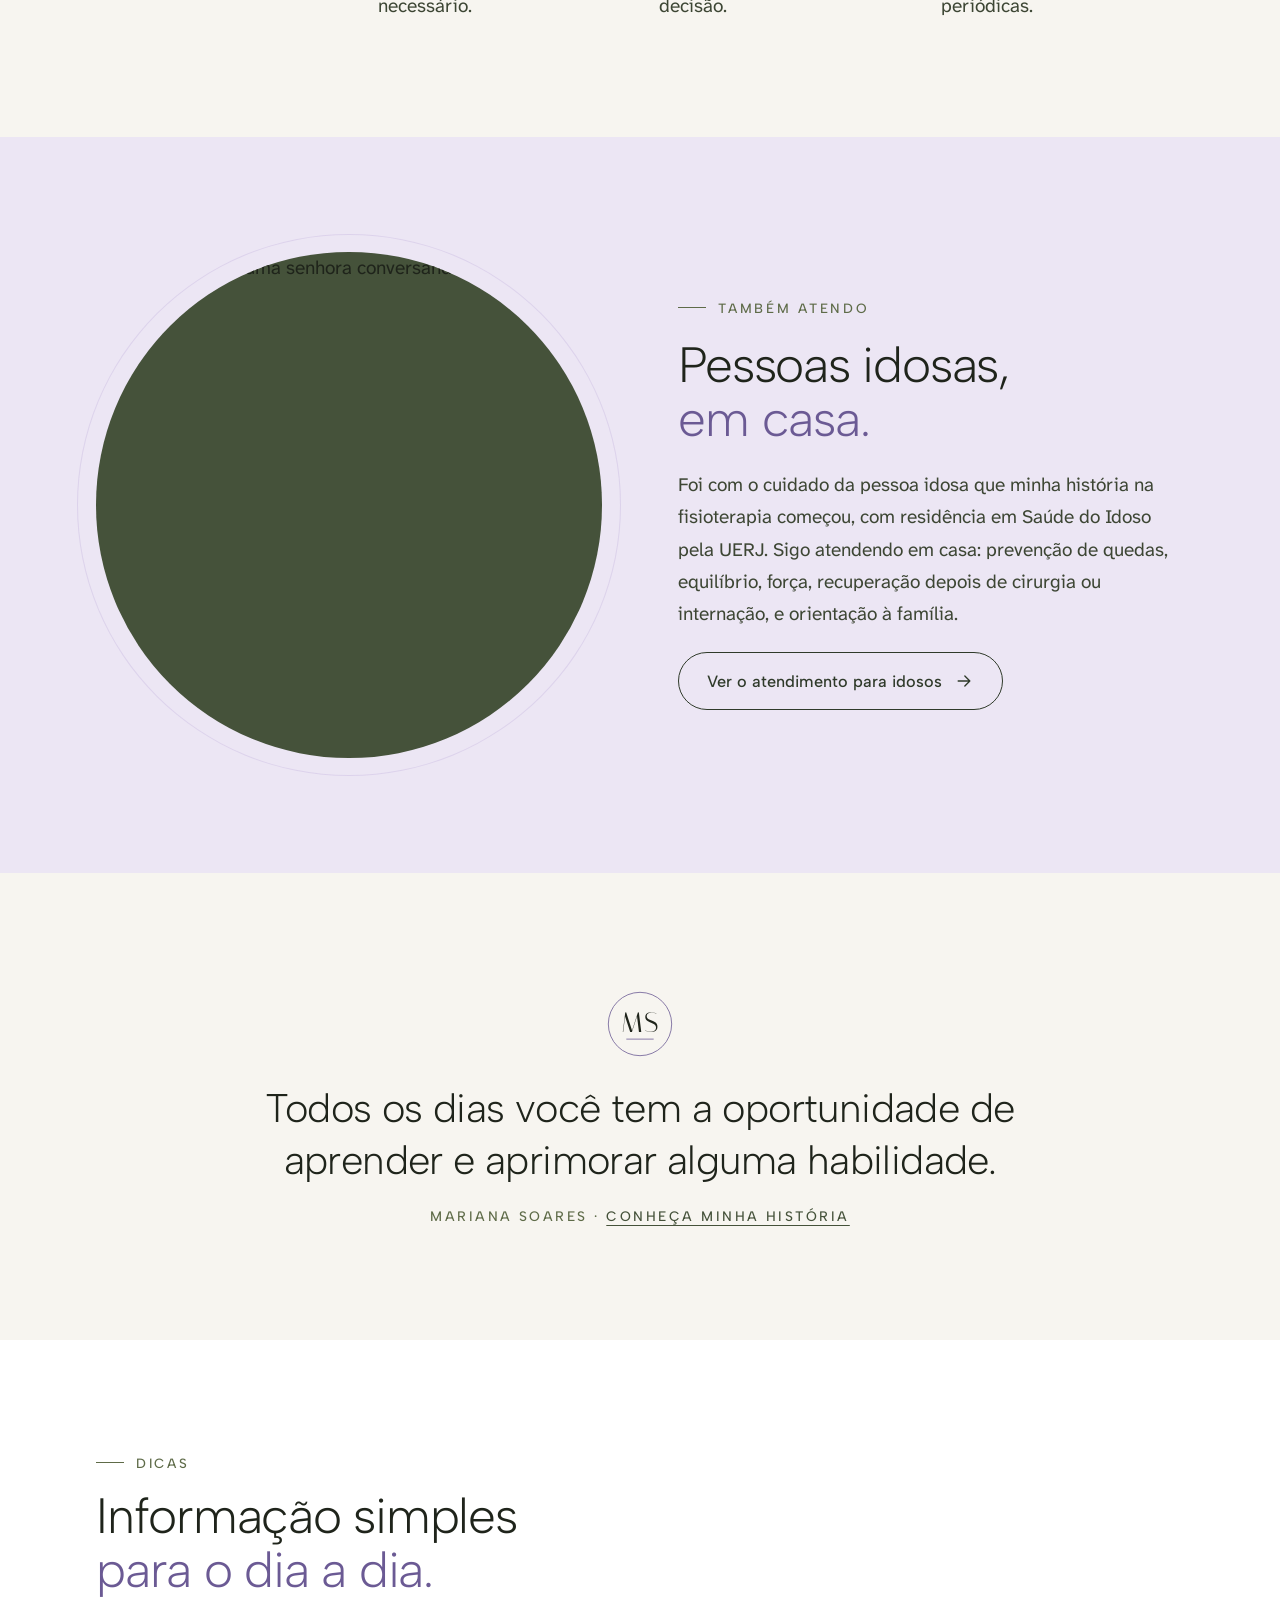
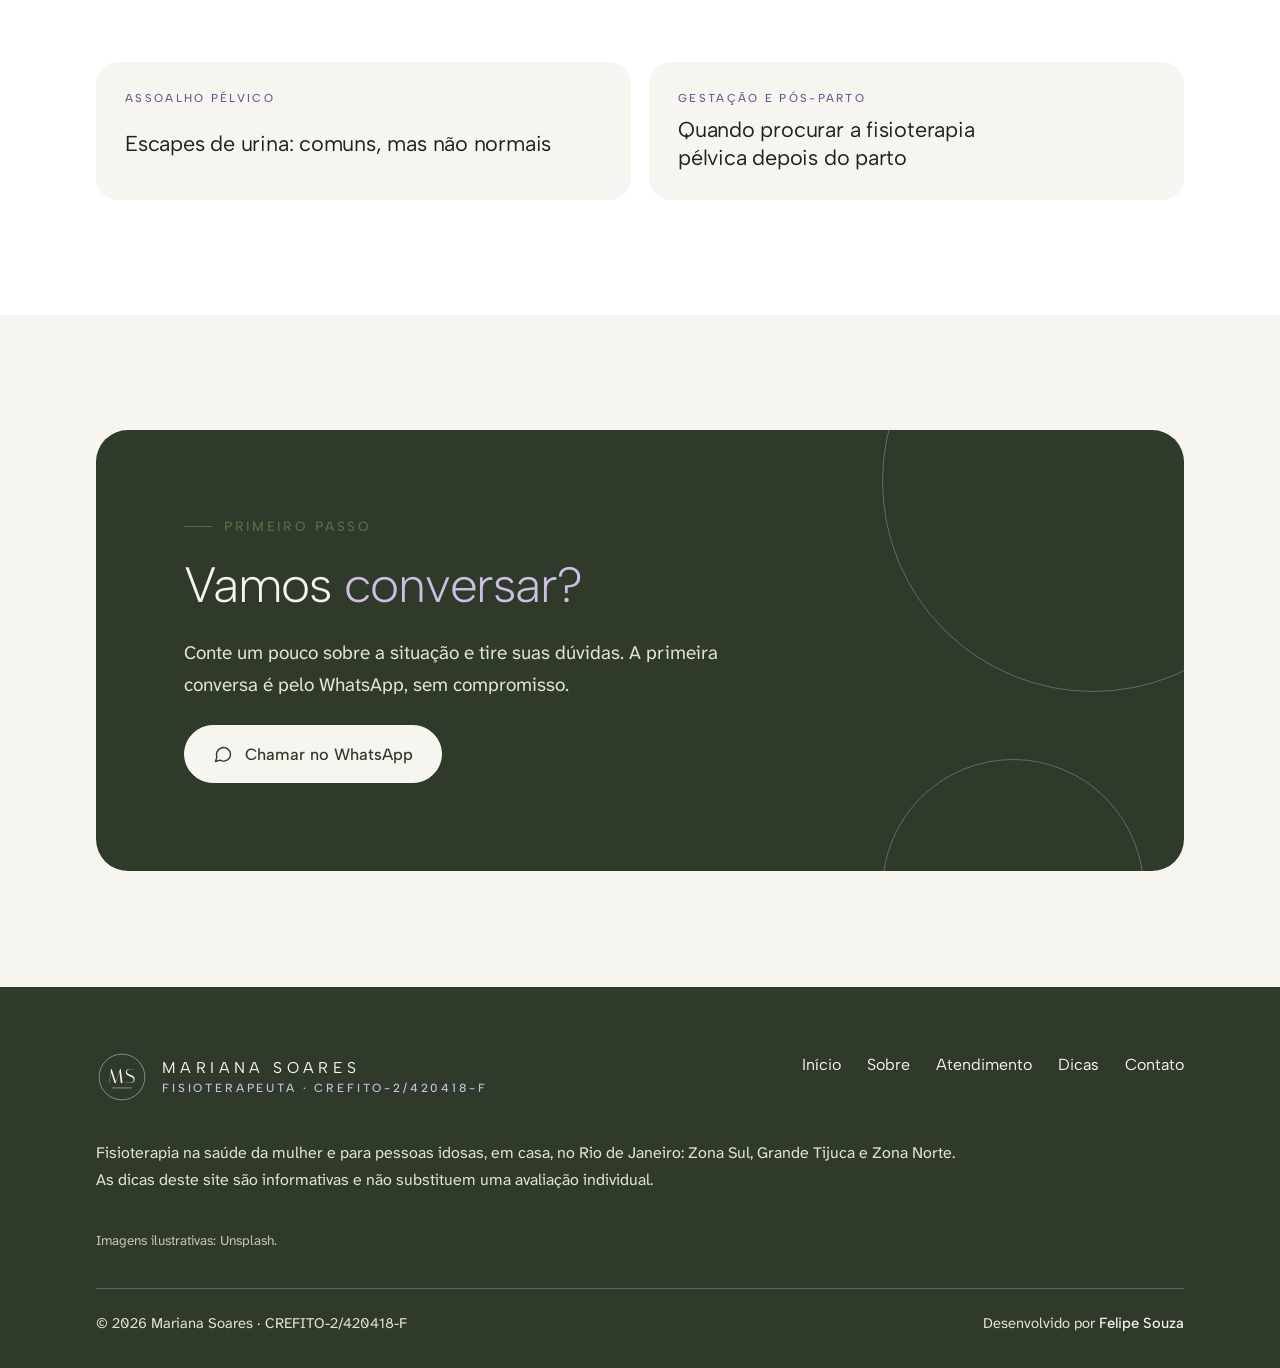
==== commit 55d32f6a: "Add files via upload" ====
--- a/index.html
+++ b/index.html
@@ -24,7 +24,7 @@
 <link rel="preconnect" href="https://fonts.googleapis.com">
 <link rel="preconnect" href="https://fonts.gstatic.com" crossorigin>
 <link rel="stylesheet" href="https://fonts.googleapis.com/css2?family=Albert+Sans:wght@200;300;400;500&family=Atkinson+Hyperlegible+Next:wght@400;600&family=Italiana&display=swap">
-<link rel="stylesheet" href="style.css">
+<link rel="stylesheet" href="style.css?v=312">
 <script>
 (function(){var r=document.documentElement;r.classList.add("js");
 try{if(localStorage.getItem("letra")==="grande")r.classList.add("grande")}catch(e){}
--- a/style.css
+++ b/style.css
@@ -278,3 +278,12 @@
   .top .fontbtn{padding:9px 13px;min-height:46px;font-size:1rem}
   .fb-l{position:absolute;width:1px;height:1px;overflow:hidden;clip:rect(0 0 0 0);white-space:nowrap}
 }
+
+/* sobre: "Um pouco de mim" */
+.hobbies{list-style:none;margin:0;padding:0;display:grid;gap:0}
+.hobbies li{display:grid;grid-template-columns:44px 1fr;gap:16px;align-items:start;padding:18px 0;border-top:1px solid color-mix(in srgb,var(--olive-900) 15%,transparent)}
+.hobbies li:last-child{border-bottom:1px solid color-mix(in srgb,var(--olive-900) 15%,transparent)}
+.hobbies svg{width:44px;height:44px;padding:9px;border-radius:50%;background:var(--lav-200);color:var(--lav-ink)}
+.hobbies h3{font-size:1.15rem;margin-bottom:4px}
+.hobbies p{color:var(--ink-2)}
+.prose .lang{font:500 .95rem var(--display);color:var(--olive-700)}
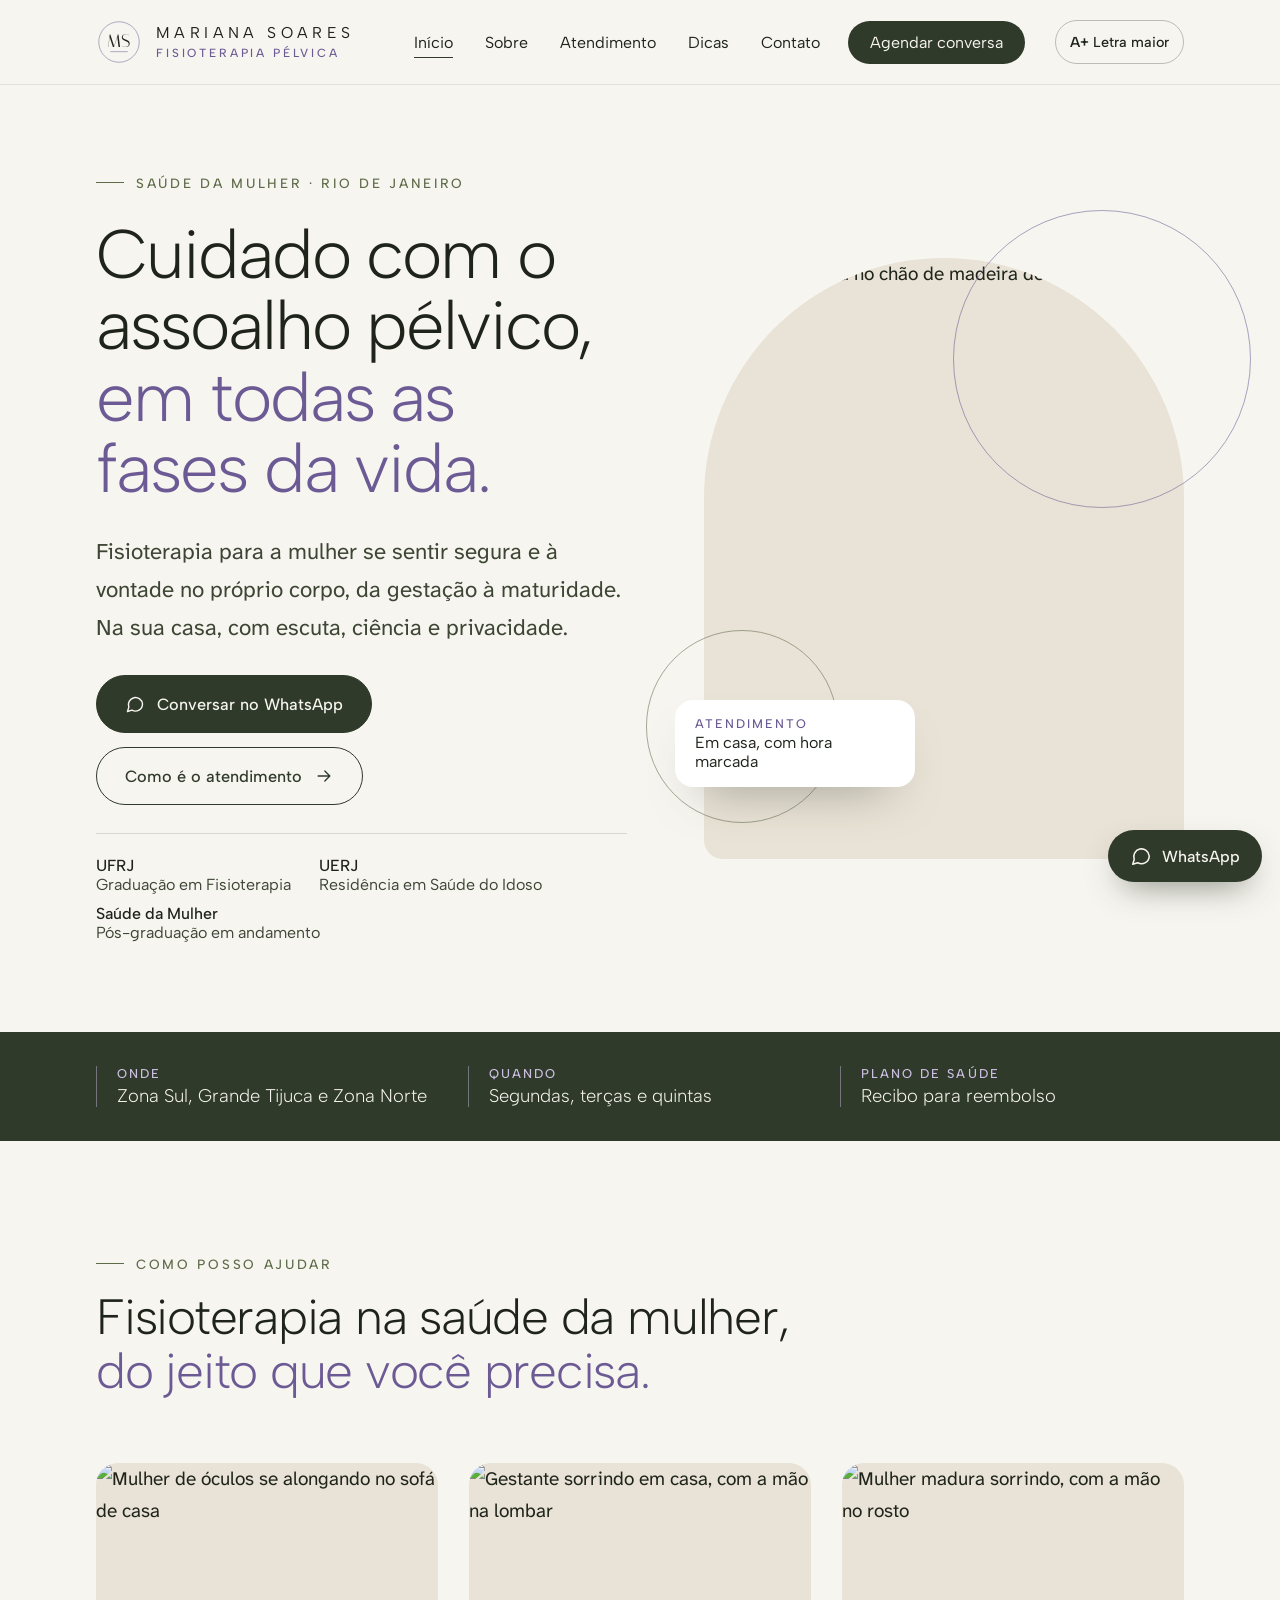
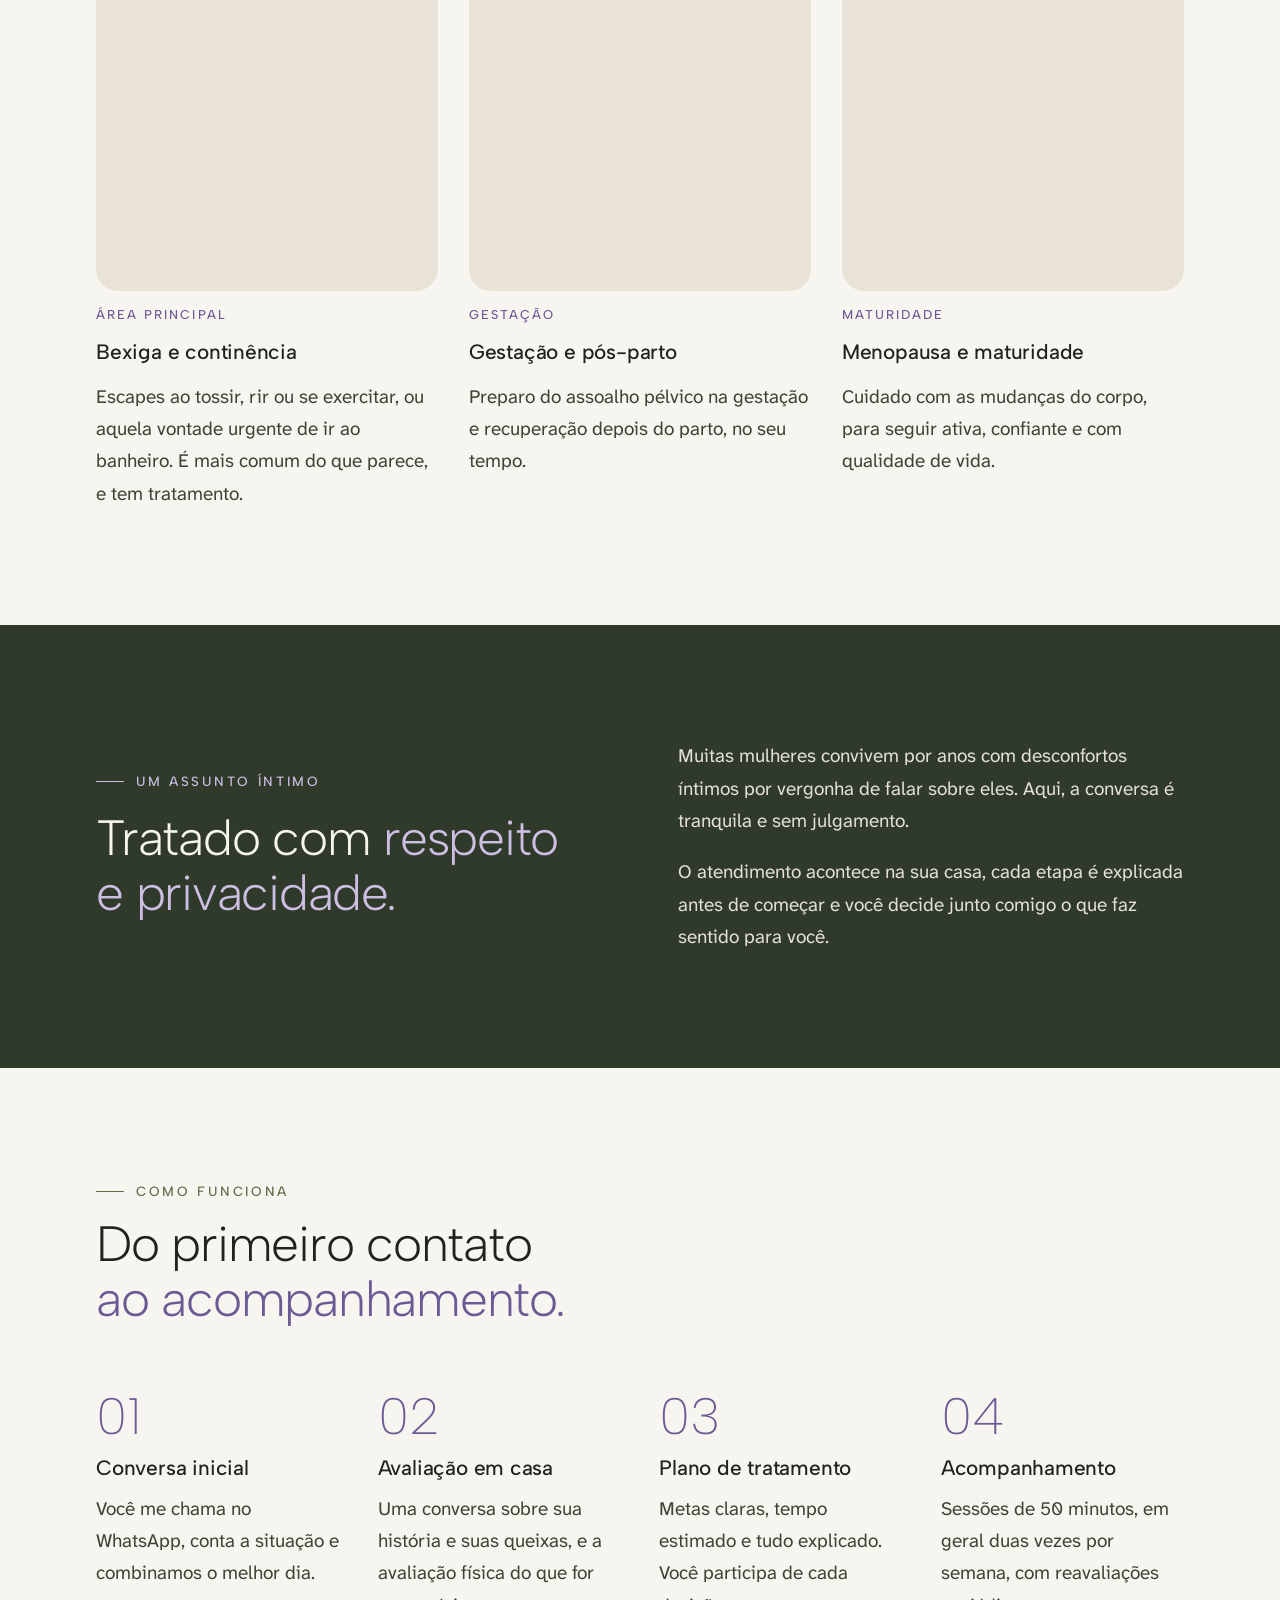
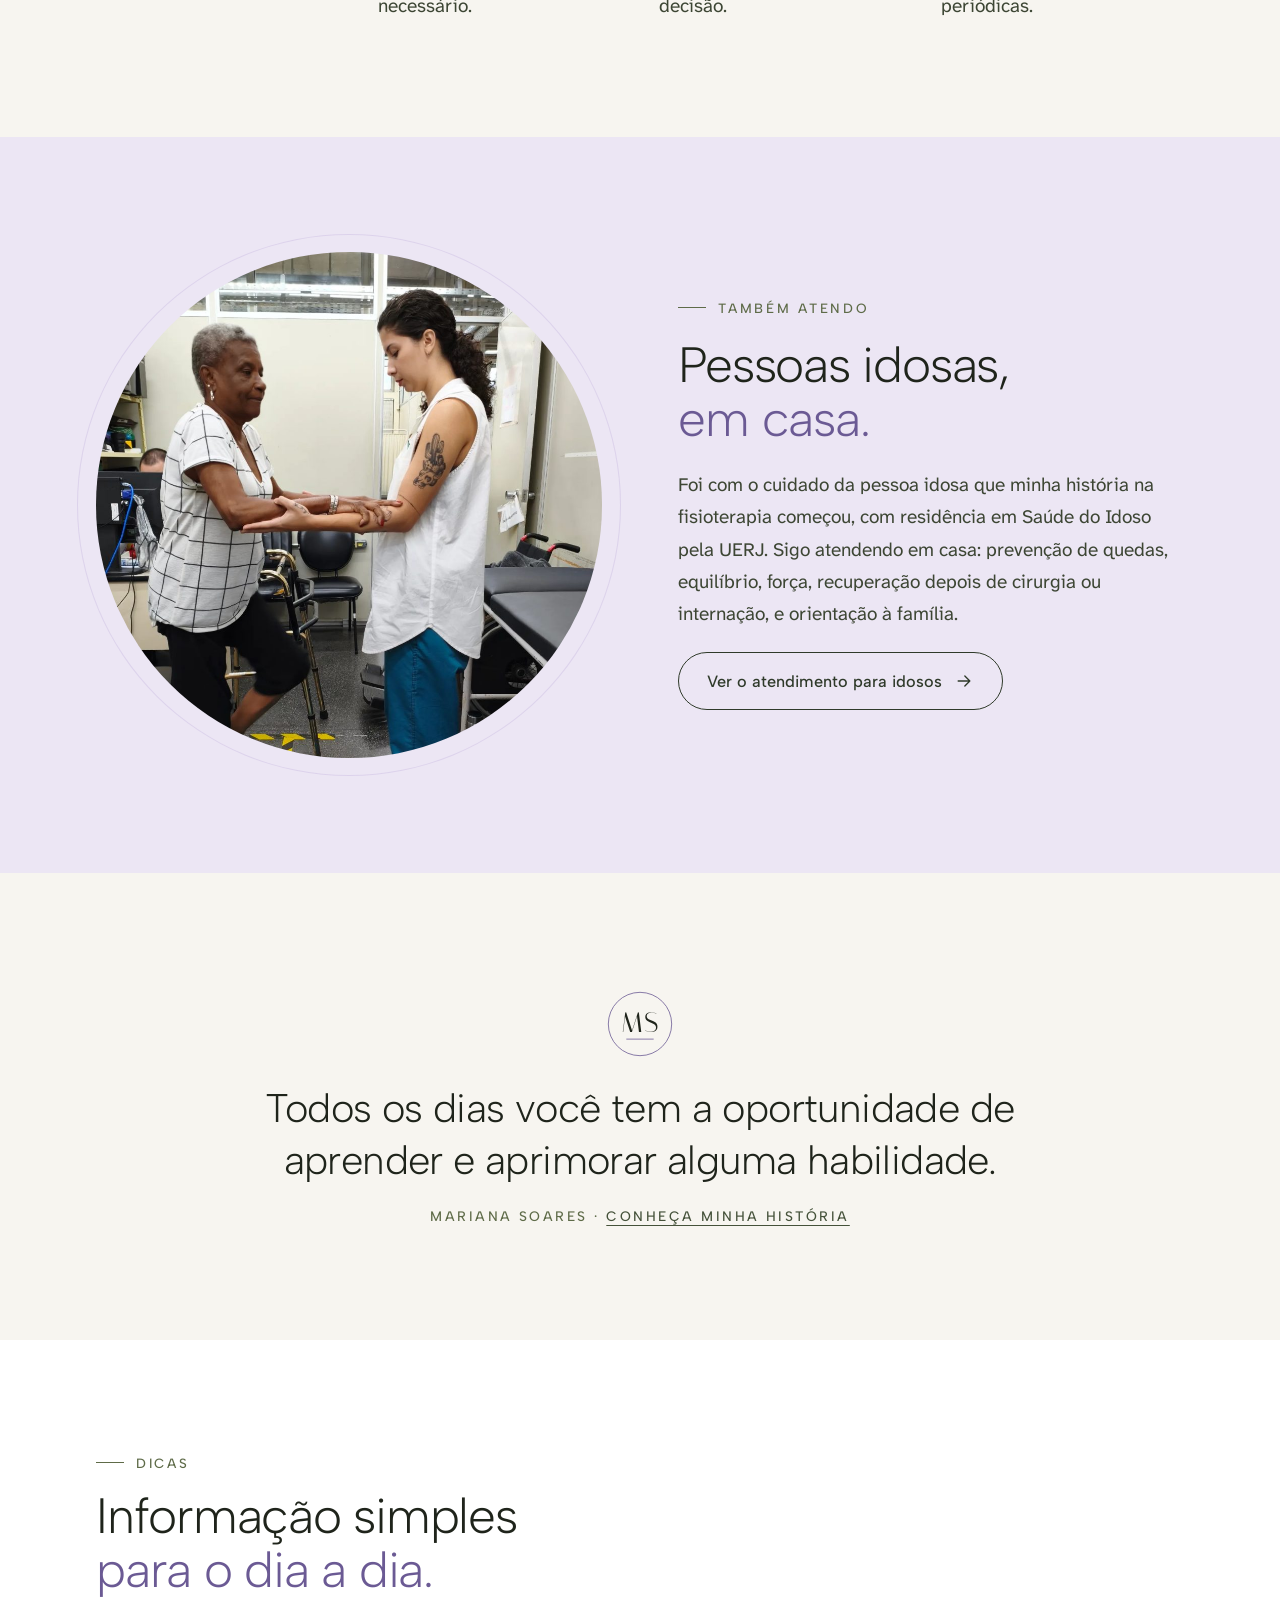
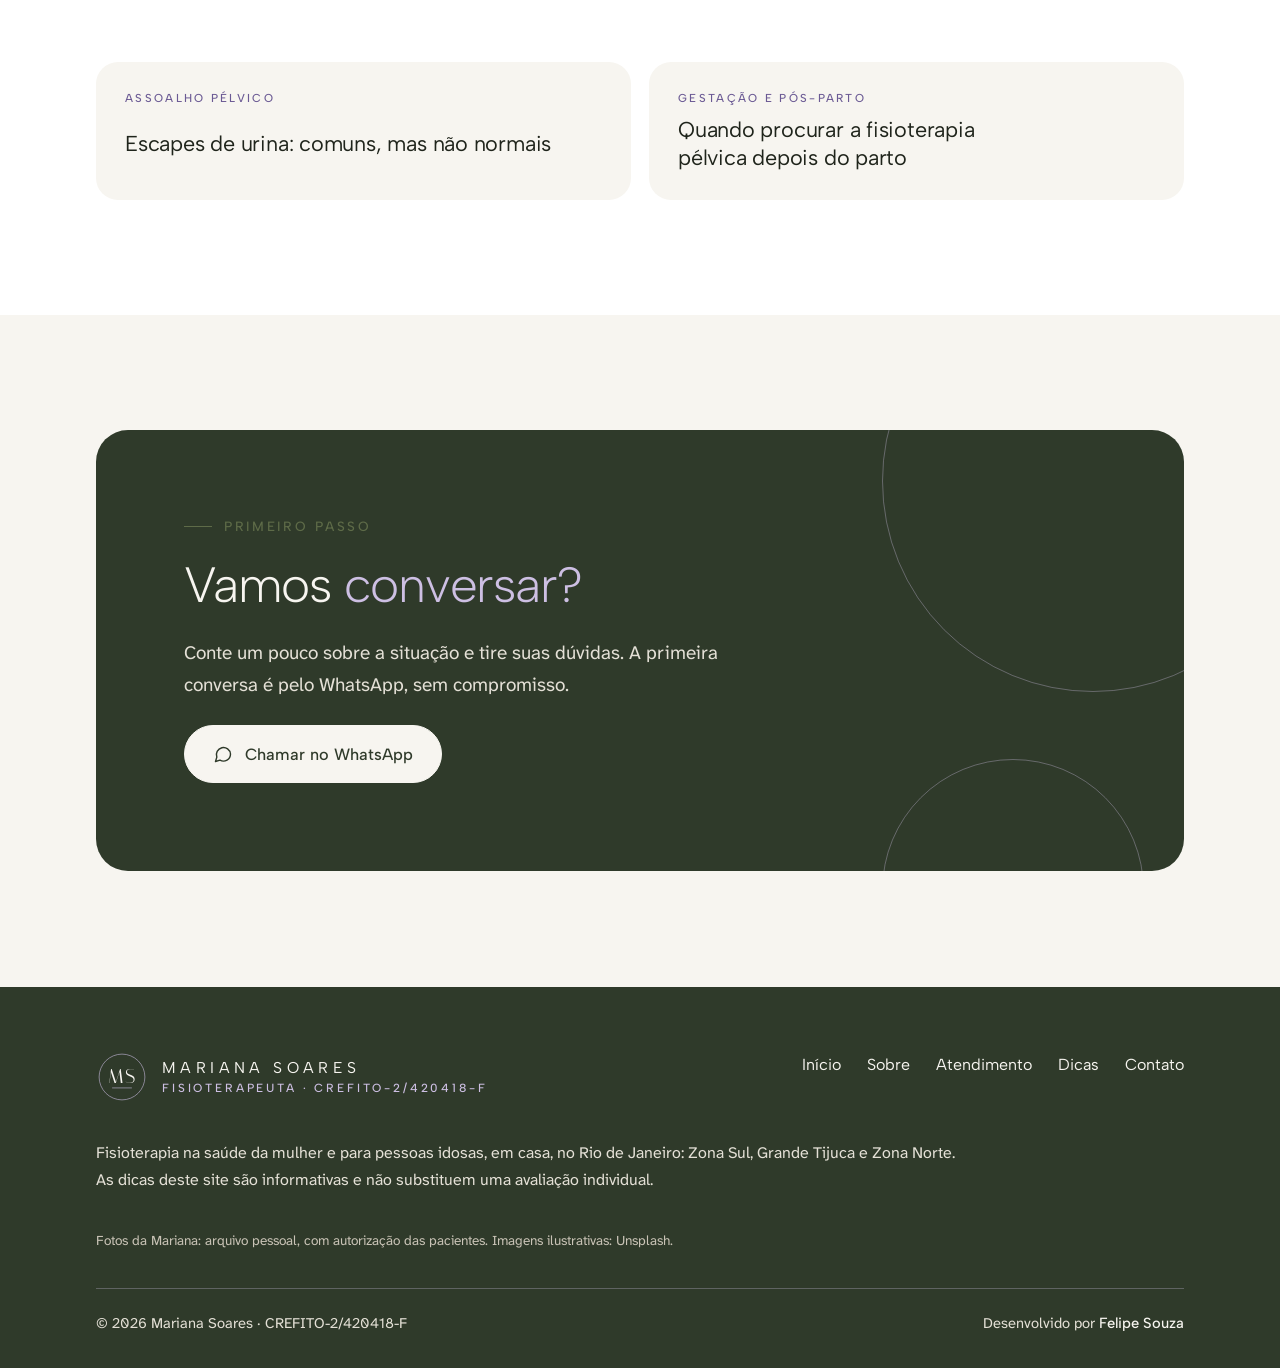
==== commit 0db51962: "Início: foto real da Mariana na seção de idosos Updated image credits and added a note about persona" ====
--- a/index.html
+++ b/index.html
@@ -106,7 +106,7 @@
 </div></section>
 
 <section class="s lav" id="idosos"><div class="wrap split">
-  <div class="circle-wrap reveal"><div class="circle-ph"><img src="https://images.unsplash.com/photo-1706806593440-53c9dab6d39f?auto=format&fit=crop&q=72&w=1000" srcset="https://images.unsplash.com/photo-1706806593440-53c9dab6d39f?auto=format&fit=crop&q=72&w=600 600w, https://images.unsplash.com/photo-1706806593440-53c9dab6d39f?auto=format&fit=crop&q=72&w=1000 1000w, https://images.unsplash.com/photo-1706806593440-53c9dab6d39f?auto=format&fit=crop&q=72&w=1600 1600w" sizes="(max-width:900px) 100vw, 50vw" alt="Mulher jovem e uma senhora conversando e rindo no sofá de casa" loading=lazy decoding="async"></div></div>
+  <div class="circle-wrap reveal"><div class="circle-ph"><img src="foto-equilibrio.jpg" width="1000" height="1000" alt="Mariana orientando uma paciente idosa em um exercício de equilíbrio" loading=lazy decoding="async"></div></div>
   <div class="reveal" style="display:grid;gap:22px">
     <span class="kicker">Também atendo</span><h2>Pessoas idosas, <em>em casa.</em></h2>
     <div class="prose"><p>Foi com o cuidado da pessoa idosa que minha história na fisioterapia começou, com residência em Saúde do Idoso pela UERJ. Sigo atendendo em casa: prevenção de quedas, equilíbrio, força, recuperação depois de cirurgia ou internação, e orientação à família.</p></div>
@@ -141,7 +141,7 @@
       <nav aria-label="Rodapé"><a href="index.html">Início</a><a href="sobre.html">Sobre</a><a href="atendimento.html">Atendimento</a><a href="dicas.html">Dicas</a><a href="contato.html">Contato</a></nav>
     </div>
     <p>Fisioterapia na saúde da mulher e para pessoas idosas, em casa, no Rio de Janeiro: Zona Sul, Grande Tijuca e Zona Norte.<br>As dicas deste site são informativas e não substituem uma avaliação individual.</p>
-    <p class="photo-note">Imagens ilustrativas: Unsplash.</p>
+    <p class="photo-note">Fotos da Mariana: arquivo pessoal, com autorização das pacientes. Imagens ilustrativas: Unsplash.</p>
     <div class="foot-bottom"><span>© 2026 Mariana Soares · CREFITO-2/420418-F</span><span class="credit">Desenvolvido por <b>Felipe Souza</b></span></div>
   </div>
 </footer>
